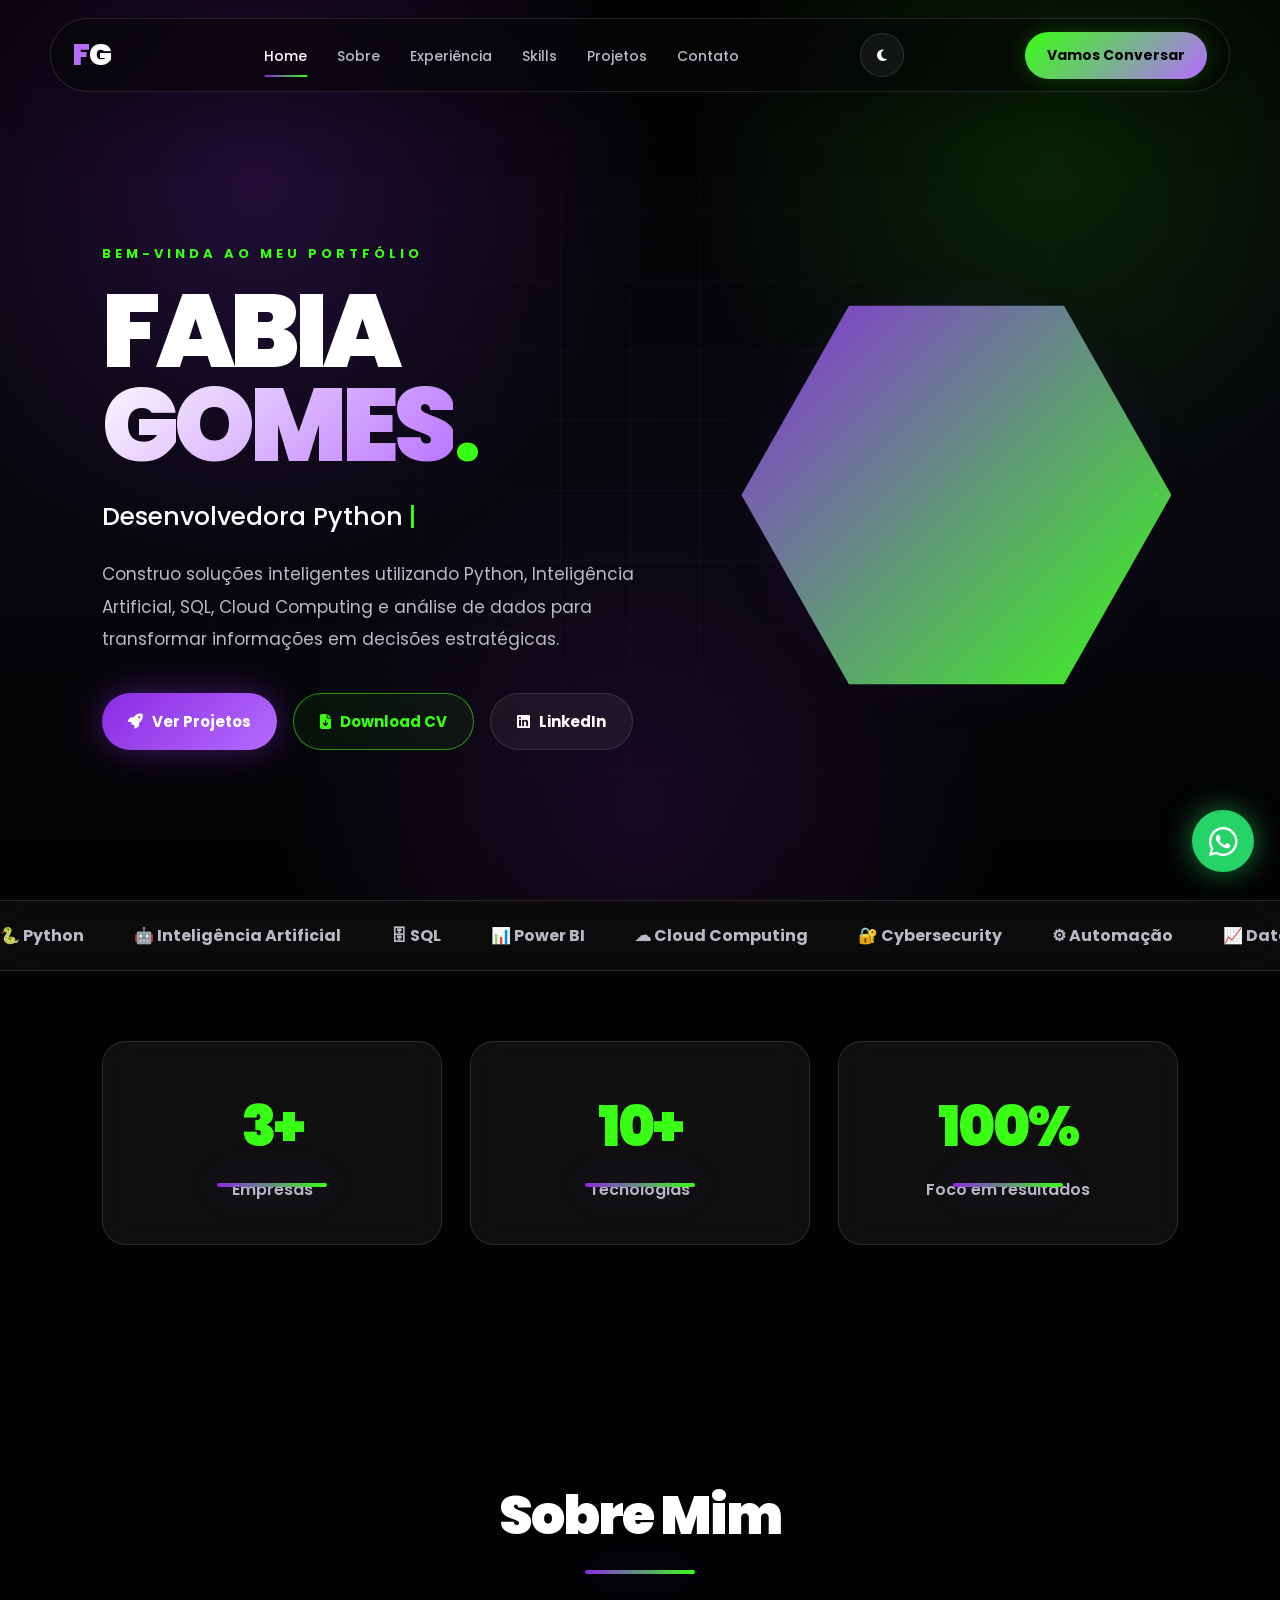
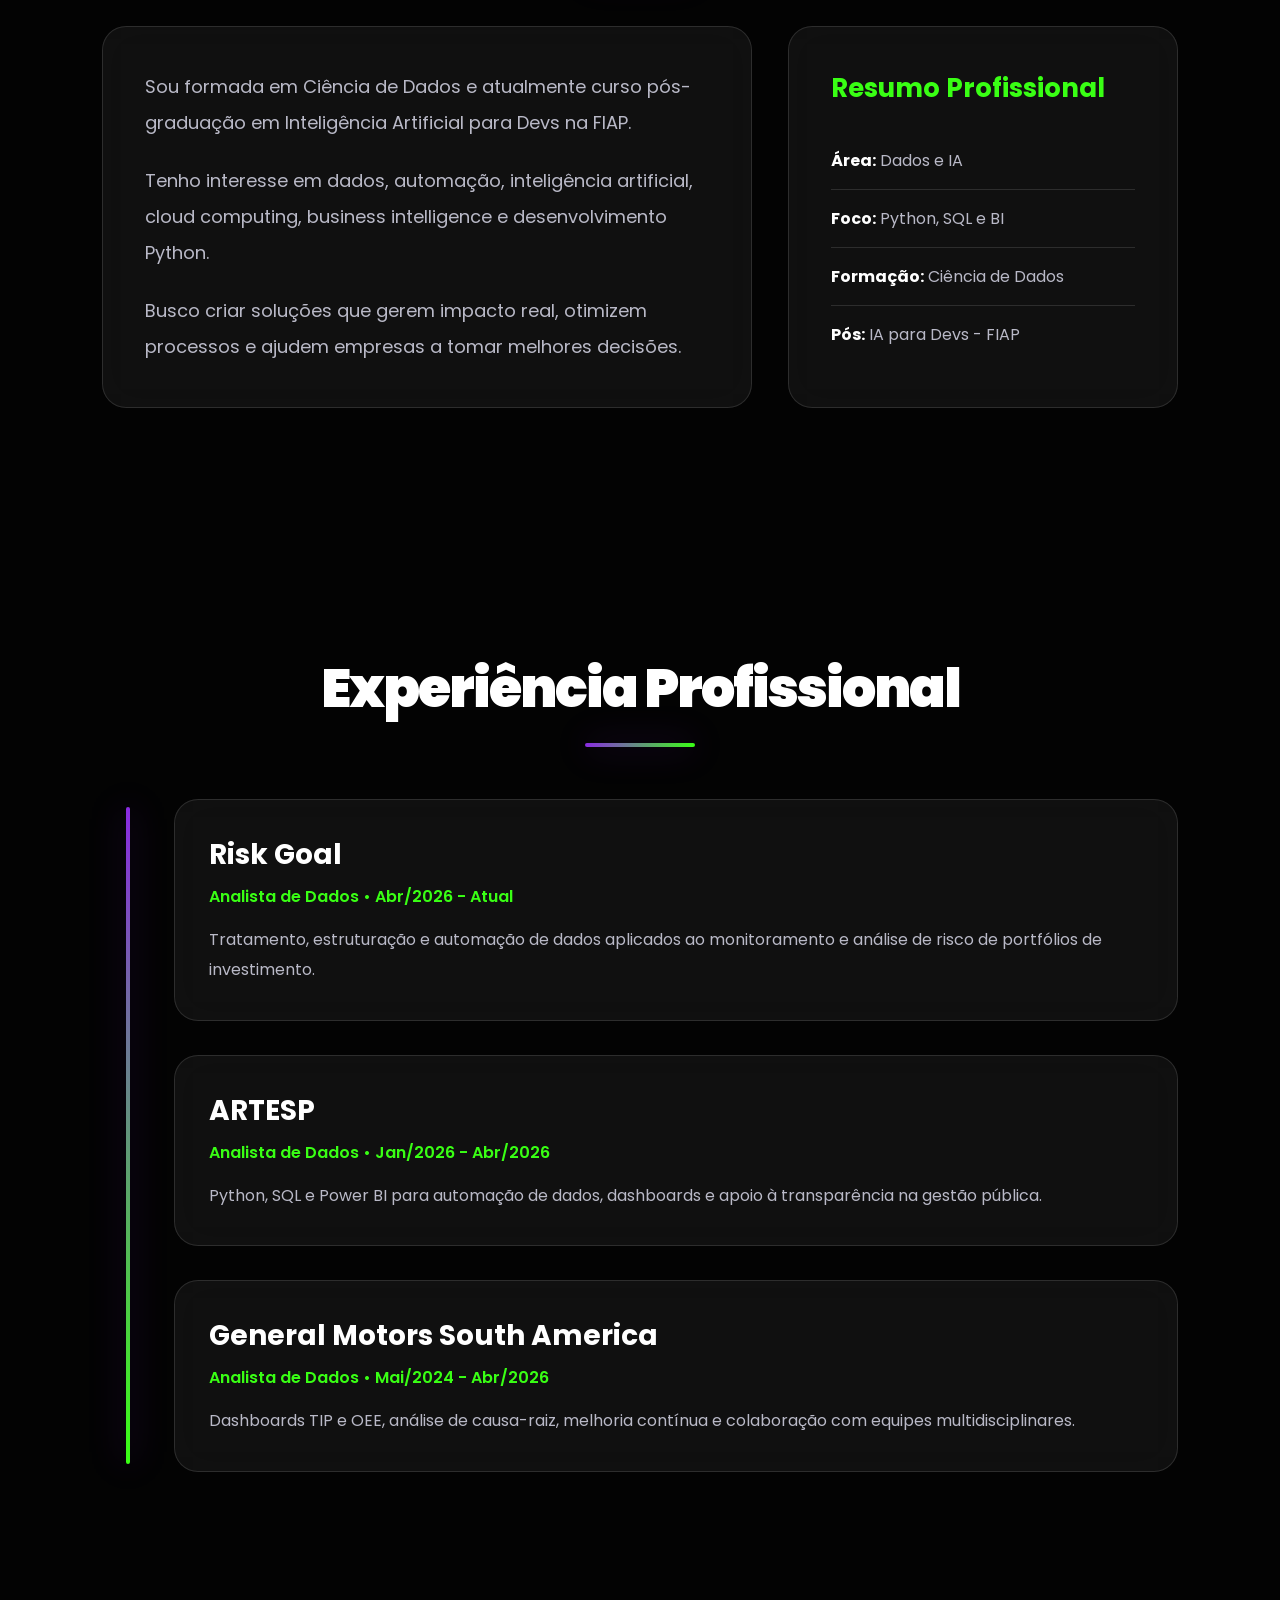
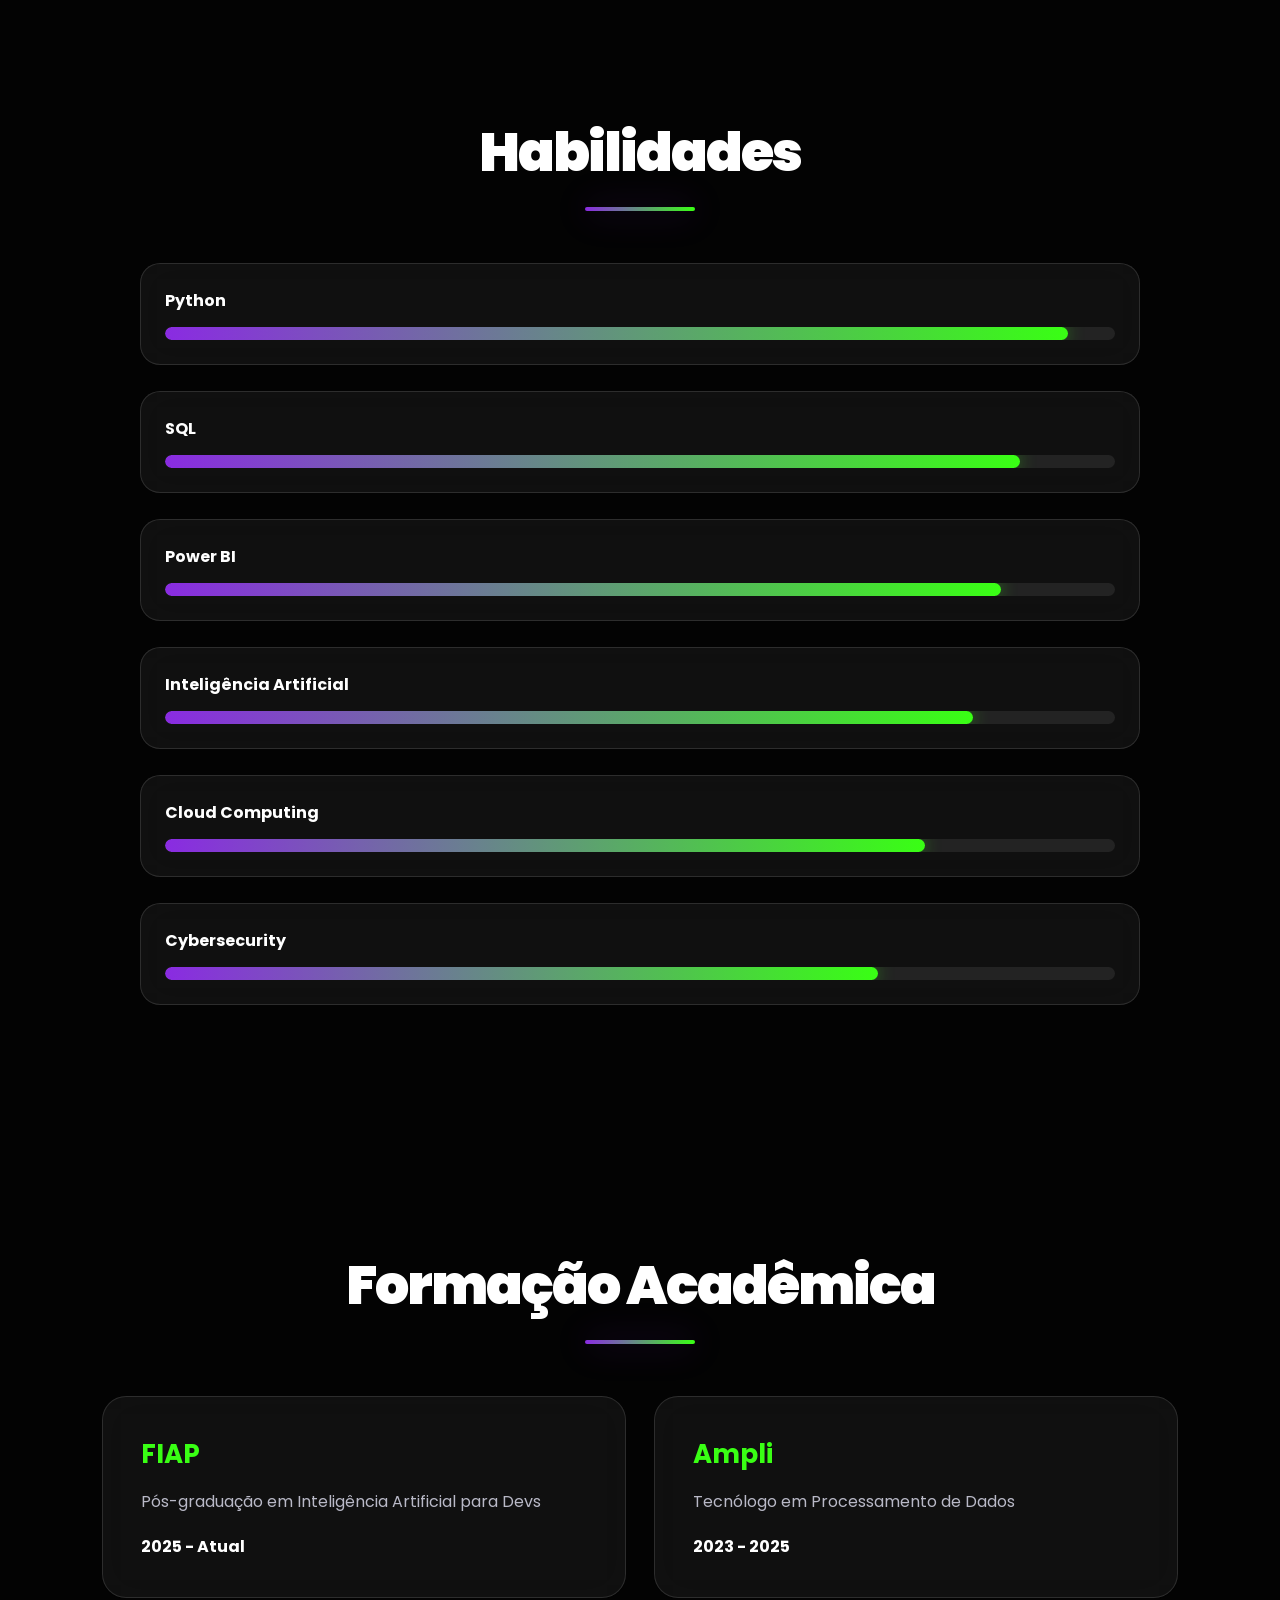
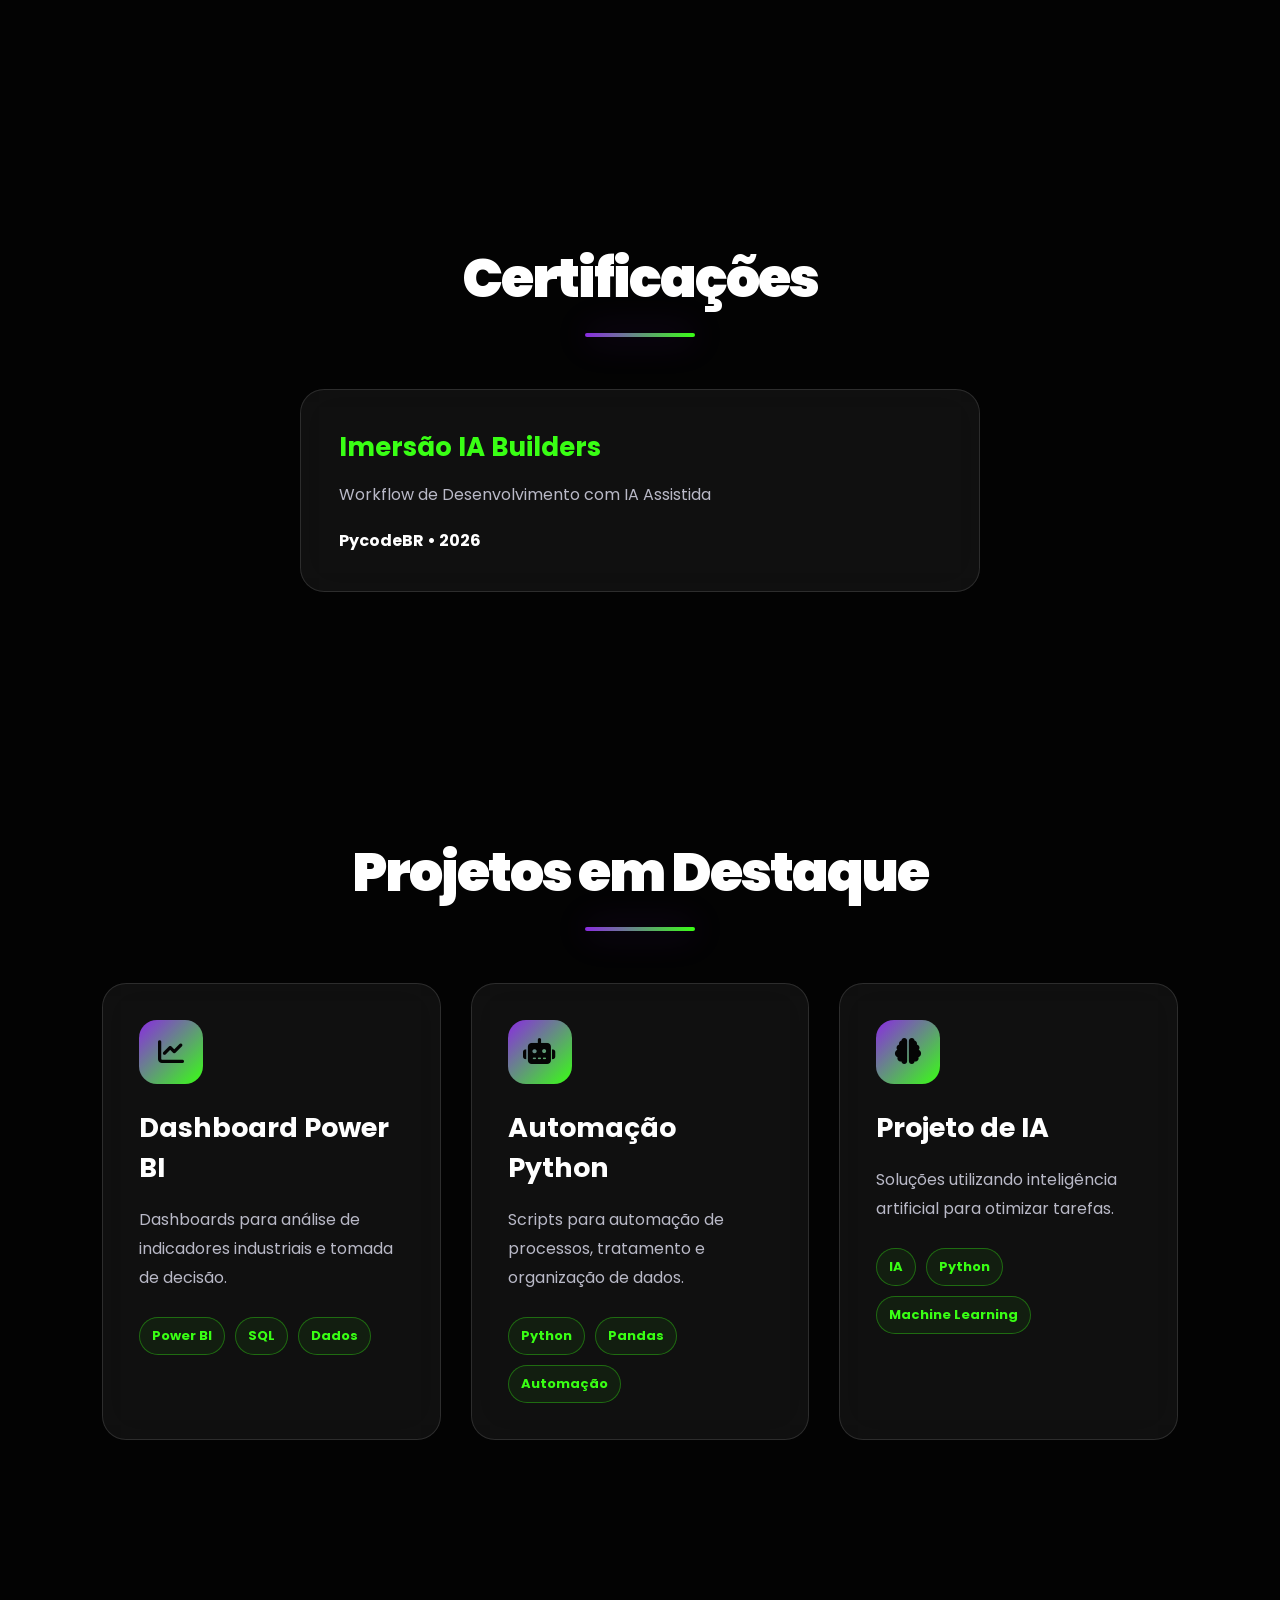
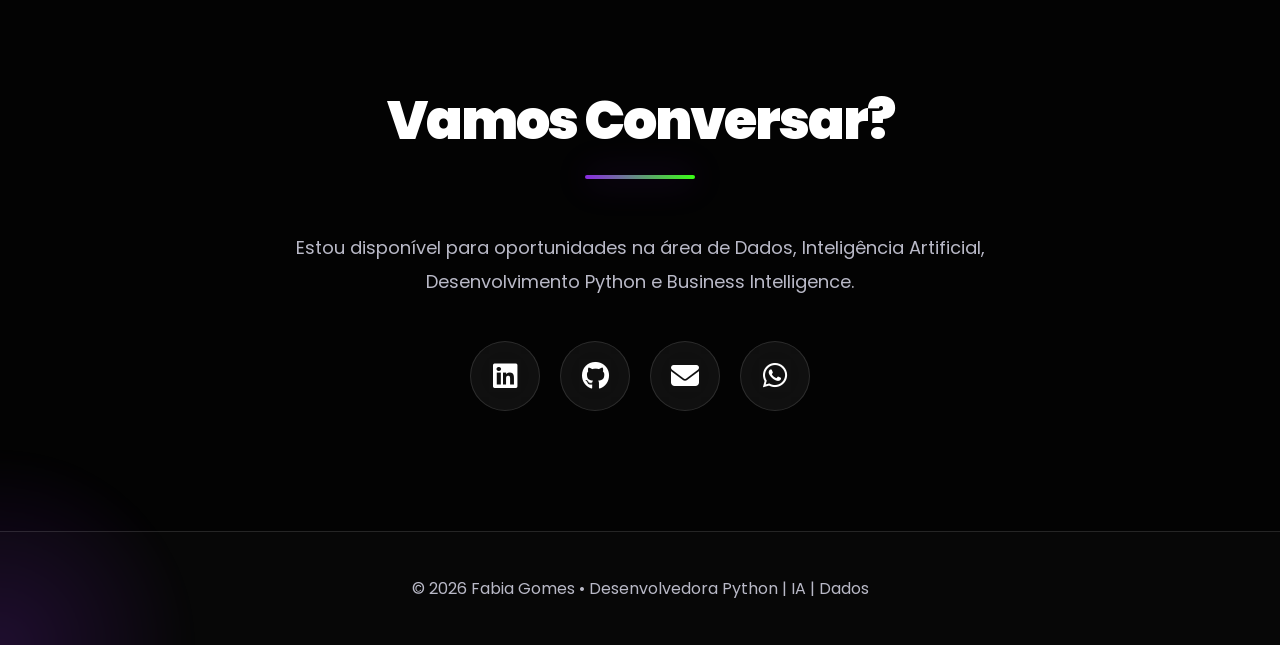
==== index.html @ d7061855 "Rename index2.html to index.html" ====
<!DOCTYPE html>
<html lang="pt-BR">
<head>
  <meta charset="UTF-8" />
  <meta name="viewport" content="width=device-width, initial-scale=1.0" />
  <title>Fabia Gomes | Desenvolvedora Python</title>

  <meta name="description" content="Portfólio profissional de Fabia Gomes - Python, IA, Dados, Cloud, SQL e Power BI.">

  <link rel="preconnect" href="https://fonts.googleapis.com">
  <link rel="preconnect" href="https://fonts.gstatic.com" crossorigin>
  <link href="https://fonts.googleapis.com/css2?family=Poppins:wght@300;400;500;600;700;800&display=swap" rel="stylesheet">

  <link rel="stylesheet" href="https://cdnjs.cloudflare.com/ajax/libs/font-awesome/6.5.2/css/all.min.css">
  <link rel="stylesheet" href="style2.css">
</head>

<body>

  <!-- LOADER -->
  <div class="loader">
    <h1>FG</h1>
    <p>Carregando portfólio...</p>
  </div>

  <!-- HEADER -->
  <header>
    <div class="logo">
      <span>F</span>G
    </div>

    <nav>
      <ul>
        <li><a href="#home">Home</a></li>
        <li><a href="#sobre">Sobre</a></li>
        <li><a href="#experiencia">Experiência</a></li>
        <li><a href="#habilidades">Skills</a></li>
        <li><a href="#portfolio">Projetos</a></li>
        <li><a href="#contato">Contato</a></li>
      </ul>
    </nav>

    <button class="theme-toggle" title="Alternar tema">
      <i class="fas fa-moon"></i>
    </button>

    <a 
      href="https://wa.me/5511915023716?text=Ol%C3%A1%20Fabia!%20Vi%20seu%20portf%C3%B3lio%20e%20gostaria%20de%20conversar%20sobre%20uma%20oportunidade."
      target="_blank"
      class="btn-menu">
      Vamos Conversar
    </a>

    <button class="menu-mobile">
      <i class="fas fa-bars"></i>
    </button>
  </header>

  <!-- HOME -->
  <section class="hero" id="home">
    <div class="hero-text">
      <span class="subtitle">BEM-VINDA AO MEU PORTFÓLIO</span>

      <h1>
        FABIA <br>
        <span>GOMES</span><b class="dot">.</b>
      </h1>

      <h3 class="typing-text">
        Desenvolvedora Python | IA | Dados | Cloud
      </h3>

      <p>
        Construo soluções inteligentes utilizando Python, Inteligência Artificial,
        SQL, Cloud Computing e análise de dados para transformar informações em
        decisões estratégicas.
      </p>

      <div class="hero-buttons">
        <a href="#portfolio" class="btn-primary">
          <i class="fas fa-rocket"></i> Ver Projetos
        </a>

        <a href="assets/cv/curriculo-fabia.pdf" class="btn-secondary" download>
          <i class="fas fa-file-download"></i> Download CV
        </a>

        <a href="https://linkedin.com/in/fabhiagomes" target="_blank" class="btn-linkedin">
          <i class="fab fa-linkedin"></i> LinkedIn
        </a>
      </div>
    </div>

    <div class="hero-image">
      <div class="hexagon">
        <img src="assets/img/perfil.jpeg" alt="Fabia Gomes">
      </div>
    </div>
  </section>

  <!-- TECNOLOGIAS -->
  <section class="tech-marquee">
    <div class="marquee-track">
      <span>🐍 Python</span>
      <span>🤖 Inteligência Artificial</span>
      <span>🗄 SQL</span>
      <span>📊 Power BI</span>
      <span>☁ Cloud Computing</span>
      <span>🔐 Cybersecurity</span>
      <span>⚙ Automação</span>
      <span>📈 Data Analytics</span>

      <span>🐍 Python</span>
      <span>🤖 Inteligência Artificial</span>
      <span>🗄 SQL</span>
      <span>📊 Power BI</span>
      <span>☁ Cloud Computing</span>
      <span>🔐 Cybersecurity</span>
      <span>⚙ Automação</span>
      <span>📈 Data Analytics</span>
    </div>
  </section>

  <!-- NÚMEROS -->
  <section class="numbers">
    <div class="number-card">
      <h2>3+</h2>
      <p>Empresas</p>
    </div>

    <div class="number-card">
      <h2>10+</h2>
      <p>Tecnologias</p>
    </div>

    <div class="number-card">
      <h2>100%</h2>
      <p>Foco em resultados</p>
    </div>
  </section>

  <!-- SOBRE -->
  <section class="sobre" id="sobre">
    <h2>Sobre Mim</h2>

    <div class="sobre-container">
      <div class="sobre-text">
        <p>
          Sou formada em Ciência de Dados e atualmente curso pós-graduação em
          Inteligência Artificial para Devs na FIAP.
        </p>

        <p>
          Tenho interesse em dados, automação, inteligência artificial,
          cloud computing, business intelligence e desenvolvimento Python.
        </p>

        <p>
          Busco criar soluções que gerem impacto real, otimizem processos
          e ajudem empresas a tomar melhores decisões.
        </p>
      </div>

      <div class="sobre-card">
        <h3>Resumo Profissional</h3>
        <ul>
          <li><strong>Área:</strong> Dados e IA</li>
          <li><strong>Foco:</strong> Python, SQL e BI</li>
          <li><strong>Formação:</strong> Ciência de Dados</li>
          <li><strong>Pós:</strong> IA para Devs - FIAP</li>
        </ul>
      </div>
    </div>
  </section>

  <!-- EXPERIÊNCIA -->
  <section class="experiencia" id="experiencia">
    <h2>Experiência Profissional</h2>

    <div class="timeline">
      <div class="empresa">
        <h3>Risk Goal</h3>
        <span>Analista de Dados • Abr/2026 - Atual</span>
        <p>
          Tratamento, estruturação e automação de dados aplicados ao monitoramento
          e análise de risco de portfólios de investimento.
        </p>
      </div>

      <div class="empresa">
        <h3>ARTESP</h3>
        <span>Analista de Dados • Jan/2026 - Abr/2026</span>
        <p>
          Python, SQL e Power BI para automação de dados, dashboards e apoio à
          transparência na gestão pública.
        </p>
      </div>

      <div class="empresa">
        <h3>General Motors South America</h3>
        <span>Analista de Dados • Mai/2024 - Abr/2026</span>
        <p>
          Dashboards TIP e OEE, análise de causa-raiz, melhoria contínua e
          colaboração com equipes multidisciplinares.
        </p>
      </div>
    </div>
  </section>

  <!-- HABILIDADES -->
  <section class="habilidades" id="habilidades">
    <h2>Habilidades</h2>

    <div class="skill-bars">
      <div class="skill">
        <span>Python</span>
        <div class="bar"><div style="width:95%"></div></div>
      </div>

      <div class="skill">
        <span>SQL</span>
        <div class="bar"><div style="width:90%"></div></div>
      </div>

      <div class="skill">
        <span>Power BI</span>
        <div class="bar"><div style="width:88%"></div></div>
      </div>

      <div class="skill">
        <span>Inteligência Artificial</span>
        <div class="bar"><div style="width:85%"></div></div>
      </div>

      <div class="skill">
        <span>Cloud Computing</span>
        <div class="bar"><div style="width:80%"></div></div>
      </div>

      <div class="skill">
        <span>Cybersecurity</span>
        <div class="bar"><div style="width:75%"></div></div>
      </div>
    </div>
  </section>

  <!-- FORMAÇÃO -->
  <section class="formacao">
    <h2>Formação Acadêmica</h2>

    <div class="cards">
      <div class="card">
        <h3>FIAP</h3>
        <p>Pós-graduação em Inteligência Artificial para Devs</p>
        <span>2025 - Atual</span>
      </div>

      <div class="card">
        <h3>Ampli</h3>
        <p>Tecnólogo em Processamento de Dados</p>
        <span>2023 - 2025</span>
      </div>
    </div>
  </section>

  <!-- CERTIFICADOS -->
  <section class="certificados">
    <h2>Certificações</h2>

    <div class="card">
      <h3>Imersão IA Builders</h3>
      <p>Workflow de Desenvolvimento com IA Assistida</p>
      <span>PycodeBR • 2026</span>
    </div>
  </section>

  <!-- PORTFÓLIO -->
  <section class="portfolio" id="portfolio">
    <h2>Projetos em Destaque</h2>

    <div class="portfolio-grid">
      <div class="projeto">
        <span class="project-icon"><i class="fas fa-chart-line"></i></span>
        <h3>Dashboard Power BI</h3>
        <p>Dashboards para análise de indicadores industriais e tomada de decisão.</p>
        <div class="tags">
          <span>Power BI</span>
          <span>SQL</span>
          <span>Dados</span>
        </div>
      </div>

      <div class="projeto">
        <span class="project-icon"><i class="fas fa-robot"></i></span>
        <h3>Automação Python</h3>
        <p>Scripts para automação de processos, tratamento e organização de dados.</p>
        <div class="tags">
          <span>Python</span>
          <span>Pandas</span>
          <span>Automação</span>
        </div>
      </div>

      <div class="projeto">
        <span class="project-icon"><i class="fas fa-brain"></i></span>
        <h3>Projeto de IA</h3>
        <p>Soluções utilizando inteligência artificial para otimizar tarefas.</p>
        <div class="tags">
          <span>IA</span>
          <span>Python</span>
          <span>Machine Learning</span>
        </div>
      </div>
    </div>
  </section>

  <!-- CONTATO -->
  <section class="contato" id="contato">
    <h2>Vamos Conversar?</h2>

    <p>
      Estou disponível para oportunidades na área de Dados, Inteligência Artificial,
      Desenvolvimento Python e Business Intelligence.
    </p>

    <div class="social">
      <a href="https://linkedin.com/in/fabhiagomes" target="_blank" title="LinkedIn">
        <i class="fab fa-linkedin"></i>
      </a>

      <a href="https://github.com/fabiajesus2025-source" target="_blank" title="GitHub">
        <i class="fab fa-github"></i>
      </a>

      <a href="mailto:fabiajesus2025@gmail.com" title="E-mail">
        <i class="fas fa-envelope"></i>
      </a>

      <a 
        href="https://wa.me/5511915023716?text=Ol%C3%A1%20Fabia!%20Vi%20seu%20portf%C3%B3lio%20e%20gostaria%20de%20conversar%20sobre%20uma%20oportunidade."
        target="_blank"
        title="WhatsApp">
        <i class="fab fa-whatsapp"></i>
      </a>
    </div>
  </section>

  <!-- BOTÃO WHATSAPP FIXO -->
  <a 
    href="https://wa.me/5511915023716?text=Ol%C3%A1%20Fabia!%20Vi%20seu%20portf%C3%B3lio%20e%20gostaria%20de%20conversar%20sobre%20uma%20oportunidade."
    target="_blank"
    class="whatsapp-float">
    <i class="fab fa-whatsapp"></i>
  </a>

  <!-- FOOTER -->
  <footer>
    <p>© 2026 Fabia Gomes • Desenvolvedora Python | IA | Dados</p>
  </footer>

  <script src="script2.js"></script>
</body>
</html>
---- style2.css ----
/* =====================================================
   FABIA GOMES | PORTFÓLIO PREMIUM
   CSS PARTE 1 — Base + Loader + Navbar + Hero
===================================================== */

@import url('https://fonts.googleapis.com/css2?family=Poppins:wght@300;400;500;600;700;800;900&display=swap');

:root {
  --bg: #030303;
  --bg-soft: #08080d;
  --card: rgba(255, 255, 255, 0.055);
  --card-border: rgba(255, 255, 255, 0.12);

  --text: #ffffff;
  --muted: #b9b9c7;

  --purple: #8a2be2;
  --purple-soft: #b66cff;
  --green: #39ff14;
  --green-soft: #96ff7d;

  --shadow-purple: 0 0 35px rgba(138, 43, 226, 0.45);
  --shadow-green: 0 0 35px rgba(57, 255, 20, 0.25);

  --radius: 24px;
  --transition: 0.35s ease;
}

/* LIGHT MODE */
body.light {
  --bg: #f5f5f7;
  --bg-soft: #ffffff;
  --card: rgba(255, 255, 255, 0.75);
  --card-border: rgba(0, 0, 0, 0.08);
  --text: #101014;
  --muted: #55556a;
}

/* RESET */
* {
  margin: 0;
  padding: 0;
  box-sizing: border-box;
}

html {
  scroll-behavior: smooth;
}

body {
  font-family: "Poppins", sans-serif;
  background: var(--bg);
  color: var(--text);
  overflow-x: hidden;
  transition: background 0.5s ease, color 0.5s ease;
}

/* BACKGROUND TESLA/TECH */
body::before {
  content: "";
  position: fixed;
  inset: 0;
  background:
    radial-gradient(circle at 20% 20%, rgba(138, 43, 226, 0.22), transparent 32%),
    radial-gradient(circle at 82% 18%, rgba(57, 255, 20, 0.12), transparent 28%),
    radial-gradient(circle at 50% 90%, rgba(138, 43, 226, 0.14), transparent 35%),
    linear-gradient(180deg, #030303, #07070d 55%, #030303);
  z-index: -5;
}

body::after {
  content: "";
  position: fixed;
  inset: 0;
  background-image:
    linear-gradient(rgba(255,255,255,0.035) 1px, transparent 1px),
    linear-gradient(90deg, rgba(255,255,255,0.035) 1px, transparent 1px);
  background-size: 70px 70px;
  mask-image: radial-gradient(circle at center, black 0%, transparent 72%);
  z-index: -4;
  pointer-events: none;
}

/* SELECTION */
::selection {
  background: var(--purple);
  color: white;
}

/* LOADER */
.loader {
  position: fixed;
  inset: 0;
  background: #030303;
  z-index: 99999;
  display: flex;
  flex-direction: column;
  justify-content: center;
  align-items: center;
  gap: 14px;
  animation: hideLoader 1s ease forwards;
  animation-delay: 1.8s;
}

.loader h1 {
  font-size: 76px;
  letter-spacing: 8px;
  background: linear-gradient(135deg, var(--purple), var(--green));
  -webkit-background-clip: text;
  color: transparent;
  filter: drop-shadow(0 0 20px rgba(138, 43, 226, 0.6));
}

.loader p {
  color: var(--muted);
  font-size: 14px;
  letter-spacing: 3px;
  text-transform: uppercase;
}

@keyframes hideLoader {
  to {
    opacity: 0;
    visibility: hidden;
  }
}

/* HEADER */
header {
  position: fixed;
  top: 18px;
  left: 50%;
  transform: translateX(-50%);
  width: min(1180px, calc(100% - 32px));
  height: 74px;
  padding: 0 22px;
  border: 1px solid var(--card-border);
  border-radius: 999px;
  background: rgba(5, 5, 8, 0.62);
  backdrop-filter: blur(22px);
  display: flex;
  align-items: center;
  justify-content: space-between;
  z-index: 999;
  box-shadow: 0 20px 60px rgba(0,0,0,0.28);
}

body.light header {
  background: rgba(255, 255, 255, 0.72);
}

/* LOGO */
.logo {
  font-size: 30px;
  font-weight: 900;
  letter-spacing: -1px;
  color: var(--text);
  min-width: 70px;
}

.logo span {
  color: var(--purple-soft);
}

/* NAV */
nav ul {
  display: flex;
  align-items: center;
  gap: 30px;
  list-style: none;
}

nav a {
  text-decoration: none;
  color: var(--muted);
  font-size: 14px;
  font-weight: 500;
  position: relative;
  transition: var(--transition);
}

nav a:hover,
nav a.active {
  color: var(--text);
}

nav a::after {
  content: "";
  position: absolute;
  left: 50%;
  bottom: -11px;
  width: 0;
  height: 2px;
  transform: translateX(-50%);
  background: linear-gradient(90deg, var(--purple), var(--green));
  transition: var(--transition);
  border-radius: 20px;
}

nav a:hover::after,
nav a.active::after {
  width: 100%;
}

/* THEME + MOBILE */
.theme-toggle,
.menu-mobile {
  width: 44px;
  height: 44px;
  border: 1px solid var(--card-border);
  background: var(--card);
  color: var(--text);
  border-radius: 50%;
  cursor: pointer;
  transition: var(--transition);
}

.theme-toggle:hover,
.menu-mobile:hover {
  transform: translateY(-3px);
  box-shadow: var(--shadow-purple);
}

.menu-mobile {
  display: none;
}

/* BOTÃO MENU */
.btn-menu {
  text-decoration: none;
  color: #050505;
  font-size: 14px;
  font-weight: 700;
  padding: 13px 22px;
  border-radius: 999px;
  background: linear-gradient(135deg, var(--green), var(--purple-soft));
  box-shadow: 0 0 22px rgba(57, 255, 20, 0.22);
  transition: var(--transition);
  white-space: nowrap;
}

.btn-menu:hover {
  transform: translateY(-4px);
  box-shadow: var(--shadow-green), var(--shadow-purple);
}

/* HERO */
.hero {
  min-height: 100vh;
  padding: 160px 8% 70px;
  display: grid;
  grid-template-columns: 1.12fr 0.88fr;
  align-items: center;
  gap: 70px;
}

.hero-text {
  position: relative;
  z-index: 2;
}

.subtitle {
  display: inline-flex;
  color: var(--green);
  font-size: 13px;
  letter-spacing: 4px;
  font-weight: 700;
  text-transform: uppercase;
  margin-bottom: 20px;
}

.hero h1 {
  font-size: clamp(58px, 8vw, 108px);
  line-height: 0.92;
  letter-spacing: -5px;
  font-weight: 900;
  margin-bottom: 26px;
}

.hero h1 span {
  background: linear-gradient(135deg, #fff, var(--purple-soft));
  -webkit-background-clip: text;
  color: transparent;
}

.dot {
  color: var(--green);
  animation: pulseDot 1.4s infinite;
}

@keyframes pulseDot {
  0%, 100% { opacity: 1; filter: drop-shadow(0 0 8px var(--green)); }
  50% { opacity: 0.35; }
}

.hero h3 {
  font-size: clamp(18px, 2vw, 25px);
  font-weight: 500;
  color: var(--text);
  margin-bottom: 22px;
}

.hero p {
  max-width: 670px;
  color: var(--muted);
  font-size: 17px;
  line-height: 1.9;
}

/* BOTÕES HERO */
.hero-buttons {
  display: flex;
  flex-wrap: wrap;
  gap: 16px;
  margin-top: 38px;
}

.hero-buttons a {
  text-decoration: none;
  padding: 16px 26px;
  border-radius: 999px;
  font-weight: 700;
  font-size: 15px;
  display: inline-flex;
  align-items: center;
  gap: 9px;
  transition: var(--transition);
}

.btn-primary {
  background: linear-gradient(135deg, var(--purple), var(--purple-soft));
  color: white;
  box-shadow: var(--shadow-purple);
}

.btn-secondary {
  color: var(--green);
  border: 1px solid rgba(57,255,20,0.55);
  background: rgba(57,255,20,0.06);
}

.btn-linkedin {
  color: white;
  border: 1px solid var(--card-border);
  background: var(--card);
}

.hero-buttons a:hover {
  transform: translateY(-6px);
}

/* HERO IMAGE */
.hero-image {
  display: flex;
  justify-content: center;
  align-items: center;
  position: relative;
}

.hero-image::before {
  content: "";
  position: absolute;
  width: 470px;
  height: 470px;
  border-radius: 50%;
  background: radial-gradient(circle, rgba(138,43,226,0.32), transparent 65%);
  filter: blur(18px);
  animation: glowBreath 4s infinite ease-in-out;
}

@keyframes glowBreath {
  0%, 100% { transform: scale(0.92); opacity: 0.55; }
  50% { transform: scale(1.08); opacity: 1; }
}

.hexagon {
  width: min(430px, 82vw);
  height: min(430px, 82vw);
  padding: 7px;
  background: linear-gradient(135deg, var(--purple), var(--green));
  clip-path: polygon(25% 6%, 75% 6%, 100% 50%, 75% 94%, 25% 94%, 0 50%);
  position: relative;
  z-index: 2;
  box-shadow: var(--shadow-purple), var(--shadow-green);
  animation: floatPhoto 5s ease-in-out infinite;
}

.hexagon::after {
  content: "";
  position: absolute;
  inset: 14px;
  border: 1px solid rgba(255,255,255,0.22);
  clip-path: inherit;
  pointer-events: none;
}

.hexagon img {
  width: 100%;
  height: 100%;
  object-fit: cover;
  clip-path: inherit;
}

@keyframes floatPhoto {
  0%, 100% { transform: translateY(0) rotate(0deg); }
  50% { transform: translateY(-18px) rotate(1deg); }
}

/* TECH MARQUEE */
.tech-marquee {
  padding: 0;
  overflow: hidden;
  border-top: 1px solid var(--card-border);
  border-bottom: 1px solid var(--card-border);
  background: rgba(255,255,255,0.035);
  backdrop-filter: blur(18px);
}

.marquee-track {
  display: flex;
  gap: 50px;
  width: max-content;
  padding: 22px 0;
  animation: marquee 24s linear infinite;
}

.marquee-track span {
  color: var(--muted);
  font-weight: 700;
  white-space: nowrap;
}

@keyframes marquee {
  from { transform: translateX(0); }
  to { transform: translateX(-50%); }
}

/* =====================================================
   CSS PARTE 2 — Seções + Sobre + Timeline + Skills
===================================================== */

/* SEÇÕES GERAIS */
section {
  padding: 120px 8%;
}

section h2 {
  text-align: center;
  font-size: clamp(34px, 5vw, 54px);
  font-weight: 900;
  letter-spacing: -2px;
  margin-bottom: 70px;
  position: relative;
}

section h2::after {
  content: "";
  position: absolute;
  width: 110px;
  height: 4px;
  left: 50%;
  bottom: -18px;
  transform: translateX(-50%);
  border-radius: 999px;
  background: linear-gradient(90deg, var(--purple), var(--green));
  box-shadow: var(--shadow-purple);
}

/* NÚMEROS */
.numbers {
  display: grid;
  grid-template-columns: repeat(3, 1fr);
  gap: 28px;
  padding: 70px 8% 110px;
}

.number-card {
  background: var(--card);
  border: 1px solid var(--card-border);
  border-radius: var(--radius);
  padding: 42px 28px;
  text-align: center;
  backdrop-filter: blur(20px);
  transition: var(--transition);
  position: relative;
  overflow: hidden;
}

.number-card::before {
  content: "";
  position: absolute;
  inset: -2px;
  background: radial-gradient(circle at top, rgba(138,43,226,.25), transparent 45%);
  opacity: 0;
  transition: var(--transition);
}

.number-card:hover::before {
  opacity: 1;
}

.number-card:hover {
  transform: translateY(-12px);
  box-shadow: var(--shadow-purple);
}

.number-card h2 {
  font-size: 56px;
  color: var(--green);
  margin-bottom: 8px;
}

.number-card p {
  color: var(--muted);
  font-weight: 600;
}

/* SOBRE */
.sobre-container {
  max-width: 1180px;
  margin: 0 auto;
  display: grid;
  grid-template-columns: 1.25fr 0.75fr;
  gap: 36px;
  align-items: stretch;
}

.sobre-text,
.sobre-card {
  background: var(--card);
  border: 1px solid var(--card-border);
  border-radius: var(--radius);
  padding: 42px;
  backdrop-filter: blur(20px);
  transition: var(--transition);
}

.sobre-text:hover,
.sobre-card:hover {
  transform: translateY(-8px);
  box-shadow: var(--shadow-purple);
}

.sobre-text p {
  color: var(--muted);
  font-size: 18px;
  line-height: 2;
  margin-bottom: 22px;
}

.sobre-text p:last-child {
  margin-bottom: 0;
}

.sobre-card h3 {
  color: var(--green);
  font-size: 26px;
  margin-bottom: 24px;
}

.sobre-card ul {
  list-style: none;
}

.sobre-card li {
  color: var(--muted);
  padding: 16px 0;
  border-bottom: 1px solid var(--card-border);
}

.sobre-card li:last-child {
  border-bottom: none;
}

.sobre-card strong {
  color: var(--text);
}

/* EXPERIÊNCIA */
.timeline {
  max-width: 1120px;
  margin: 0 auto;
  position: relative;
  display: grid;
  gap: 34px;
}

.timeline::before {
  content: "";
  position: absolute;
  left: 24px;
  top: 8px;
  width: 4px;
  height: calc(100% - 16px);
  border-radius: 999px;
  background: linear-gradient(var(--purple), var(--green));
  box-shadow: var(--shadow-purple);
}

.empresa {
  margin-left: 72px;
  background: var(--card);
  border: 1px solid var(--card-border);
  border-radius: var(--radius);
  padding: 34px;
  backdrop-filter: blur(20px);
  position: relative;
  transition: var(--transition);
}

.empresa::before {
  content: "";
  position: absolute;
  left: -59px;
  top: 38px;
  width: 22px;
  height: 22px;
  background: var(--green);
  border-radius: 50%;
  box-shadow: 0 0 20px var(--green);
}

.empresa:hover {
  transform: translateX(12px);
  border-color: rgba(57,255,20,.45);
  box-shadow: var(--shadow-green);
}

.empresa h3 {
  font-size: 28px;
  margin-bottom: 8px;
}

.empresa span {
  display: block;
  color: var(--green);
  font-weight: 600;
  margin-bottom: 16px;
}

.empresa p {
  color: var(--muted);
  line-height: 1.9;
}

/* SKILLS */
.skill-bars {
  max-width: 1000px;
  margin: 0 auto;
  display: grid;
  gap: 26px;
}

.skill {
  background: var(--card);
  border: 1px solid var(--card-border);
  border-radius: 20px;
  padding: 24px;
  backdrop-filter: blur(18px);
}

.skill span {
  display: block;
  font-weight: 700;
  margin-bottom: 14px;
}

.bar {
  width: 100%;
  height: 13px;
  background: rgba(255,255,255,.08);
  border-radius: 999px;
  overflow: hidden;
}

.bar div {
  height: 100%;
  border-radius: 999px;
  background: linear-gradient(90deg, var(--purple), var(--green));
  box-shadow: 0 0 18px rgba(57,255,20,.45);
  animation: growBar 1.8s ease forwards;
}

@keyframes growBar {
  from {
    width: 0;
  }
}

/* FORMAÇÃO / CERTIFICADOS */
.cards {
  max-width: 1100px;
  margin: 0 auto;
  display: grid;
  grid-template-columns: repeat(auto-fit, minmax(310px, 1fr));
  gap: 28px;
}

.card {
  background: var(--card);
  border: 1px solid var(--card-border);
  border-radius: var(--radius);
  padding: 38px;
  backdrop-filter: blur(20px);
  transition: var(--transition);
}

.card:hover {
  transform: translateY(-10px);
  box-shadow: var(--shadow-purple);
}

.card h3 {
  color: var(--green);
  font-size: 26px;
  margin-bottom: 14px;
}

.card p {
  color: var(--muted);
  line-height: 1.8;
}

.card span {
  display: block;
  margin-top: 18px;
  color: var(--text);
  font-weight: 700;
}

.certificados .card {
  max-width: 680px;
  margin: 0 auto;
}

/* =====================================================
   CSS PARTE 3 — Projetos + Contato + Footer + Responsivo
===================================================== */

/* PORTFÓLIO */
.portfolio-grid {
  max-width: 1180px;
  margin: 0 auto;
  display: grid;
  grid-template-columns: repeat(auto-fit, minmax(310px, 1fr));
  gap: 30px;
}

.projeto {
  min-height: 320px;
  background: var(--card);
  border: 1px solid var(--card-border);
  border-radius: var(--radius);
  padding: 36px;
  backdrop-filter: blur(20px);
  transition: var(--transition);
  position: relative;
  overflow: hidden;
}

.projeto::before {
  content: "";
  position: absolute;
  inset: -1px;
  background: radial-gradient(circle at top right, rgba(138,43,226,.32), transparent 42%);
  opacity: 0;
  transition: var(--transition);
}

.projeto:hover::before {
  opacity: 1;
}

.projeto:hover {
  transform: translateY(-14px) rotateX(4deg) rotateY(-4deg);
  box-shadow: var(--shadow-purple);
}

.project-icon {
  width: 64px;
  height: 64px;
  border-radius: 18px;
  background: linear-gradient(135deg, var(--purple), var(--green));
  color: #050505;
  display: flex;
  align-items: center;
  justify-content: center;
  font-size: 26px;
  margin-bottom: 24px;
  position: relative;
  z-index: 2;
}

.projeto h3,
.projeto p,
.tags {
  position: relative;
  z-index: 2;
}

.projeto h3 {
  font-size: 27px;
  margin-bottom: 18px;
}

.projeto p {
  color: var(--muted);
  line-height: 1.8;
  margin-bottom: 24px;
}

.tags {
  display: flex;
  flex-wrap: wrap;
  gap: 10px;
}

.tags span {
  font-size: 13px;
  font-weight: 700;
  color: var(--green);
  border: 1px solid rgba(57,255,20,.35);
  background: rgba(57,255,20,.06);
  padding: 8px 12px;
  border-radius: 999px;
}

/* CONTATO */
.contato {
  text-align: center;
}

.contato p {
  max-width: 760px;
  margin: 0 auto 42px;
  color: var(--muted);
  line-height: 1.9;
  font-size: 18px;
}

.social {
  display: flex;
  justify-content: center;
  gap: 20px;
  flex-wrap: wrap;
}

.social a {
  width: 70px;
  height: 70px;
  border-radius: 50%;
  text-decoration: none;
  color: var(--text);
  background: var(--card);
  border: 1px solid var(--card-border);
  display: flex;
  justify-content: center;
  align-items: center;
  font-size: 28px;
  transition: var(--transition);
  backdrop-filter: blur(20px);
}

.social a:hover {
  transform: translateY(-10px) scale(1.08);
  color: #050505;
  background: linear-gradient(135deg, var(--green), var(--purple-soft));
  box-shadow: var(--shadow-green), var(--shadow-purple);
}

/* WHATSAPP FIXO */
.whatsapp-float {
  position: fixed;
  right: 26px;
  bottom: 28px;
  width: 62px;
  height: 62px;
  border-radius: 50%;
  background: #25d366;
  color: white;
  display: flex;
  justify-content: center;
  align-items: center;
  text-decoration: none;
  font-size: 33px;
  z-index: 998;
  box-shadow: 0 0 28px rgba(37,211,102,.55);
  transition: var(--transition);
}

.whatsapp-float:hover {
  transform: translateY(-8px) scale(1.08);
}

/* FOOTER */
footer {
  padding: 44px 8%;
  text-align: center;
  border-top: 1px solid var(--card-border);
  color: var(--muted);
  background: rgba(255,255,255,.02);
}

/* RESPONSIVO */
@media (max-width: 1050px) {
  header {
    top: 12px;
  }

  nav {
    position: absolute;
    top: 86px;
    left: 0;
    width: 100%;
    background: rgba(5,5,8,.94);
    border: 1px solid var(--card-border);
    border-radius: 24px;
    padding: 22px;
    display: none;
  }

  nav.active {
    display: block;
  }

  nav ul {
    flex-direction: column;
    gap: 20px;
    text-align: center;
  }

  .menu-mobile {
    display: block;
  }

  .btn-menu {
    display: none;
  }

  .hero {
    grid-template-columns: 1fr;
    text-align: center;
    padding-top: 145px;
  }

  .hero p {
    margin: 0 auto;
  }

  .hero-buttons {
    justify-content: center;
  }

  .sobre-container {
    grid-template-columns: 1fr;
  }

  .numbers {
    grid-template-columns: 1fr;
  }
}

@media (max-width: 650px) {
  header {
    height: 66px;
    width: calc(100% - 22px);
    padding: 0 14px;
  }

  .logo {
    font-size: 26px;
    min-width: auto;
  }

  .theme-toggle,
  .menu-mobile {
    width: 40px;
    height: 40px;
  }

  .hero {
    padding: 130px 6% 55px;
    gap: 42px;
  }

  .hero h1 {
    letter-spacing: -3px;
  }

  .hero-buttons a {
    width: 100%;
    justify-content: center;
  }

  section {
    padding: 90px 6%;
  }

  .numbers {
    padding: 50px 6% 90px;
  }

  .sobre-text,
  .sobre-card,
  .empresa,
  .card,
  .projeto {
    padding: 28px;
  }

  .timeline::before {
    left: 12px;
  }

  .empresa {
    margin-left: 44px;
  }

  .empresa::before {
    left: -43px;
  }

  .whatsapp-float {
    width: 56px;
    height: 56px;
    font-size: 30px;
  }
}

/* =====================================================
   CSS PARTE 4 — Efeitos Premium + Animações
===================================================== */

/* LUZ ACOMPANHANDO O MOUSE */
.mouse-light {
  position: fixed;
  width: 420px;
  height: 420px;
  border-radius: 50%;
  pointer-events: none;
  background: radial-gradient(circle, rgba(138,43,226,.18), transparent 65%);
  transform: translate(-50%, -50%);
  z-index: -3;
  filter: blur(8px);
}

/* ANIMAÇÃO SUAVE DE ENTRADA */
.reveal {
  opacity: 0;
  transform: translateY(45px);
  transition: 0.9s ease;
}

.reveal.show {
  opacity: 1;
  transform: translateY(0);
}

/* GLOW EXTRA NOS CARDS */
.card::after,
.projeto::after,
.number-card::after,
.empresa::after,
.sobre-text::after,
.sobre-card::after {
  content: "";
  position: absolute;
  width: 180px;
  height: 380px;
  top: -420px;
  left: -220px;
  background: rgba(255,255,255,.08);
  transform: rotate(35deg);
  transition: 0.9s;
}

.card:hover::after,
.projeto:hover::after,
.number-card:hover::after,
.empresa:hover::after,
.sobre-text:hover::after,
.sobre-card:hover::after {
  top: 220px;
  left: 120%;
}

.card,
.projeto,
.number-card,
.empresa,
.sobre-text,
.sobre-card {
  position: relative;
  overflow: hidden;
}

/* CURSOR DO TEXTO DIGITANDO */
.typing-text::after {
  content: "|";
  color: var(--green);
  margin-left: 5px;
  animation: cursorBlink .8s infinite;
}

@keyframes cursorBlink {
  0%, 100% {
    opacity: 1;
  }

  50% {
    opacity: 0;
  }
}

/* MODO CLARO — AJUSTES */
body.light::before {
  background:
    radial-gradient(circle at 20% 20%, rgba(138,43,226,.12), transparent 32%),
    radial-gradient(circle at 82% 18%, rgba(57,255,20,.08), transparent 28%),
    linear-gradient(180deg, #f5f5f7, #ffffff);
}

body.light::after {
  background-image:
    linear-gradient(rgba(0,0,0,.035) 1px, transparent 1px),
    linear-gradient(90deg, rgba(0,0,0,.035) 1px, transparent 1px);
}

body.light .loader {
  background: #f5f5f7;
}

body.light .loader p {
  color: #55556a;
}

body.light .btn-linkedin {
  color: var(--text);
}

body.light nav {
  background: rgba(255,255,255,.94);
}

/* FOCO ACESSÍVEL */
a:focus,
button:focus {
  outline: 2px solid var(--green);
  outline-offset: 4px;
}

/* MELHOR PERFORMANCE EM DISPOSITIVOS FRACOS */
@media (prefers-reduced-motion: reduce) {
  *,
  *::before,
  *::after {
    animation: none !important;
    transition: none !important;
    scroll-behavior: auto !important;
  }
}
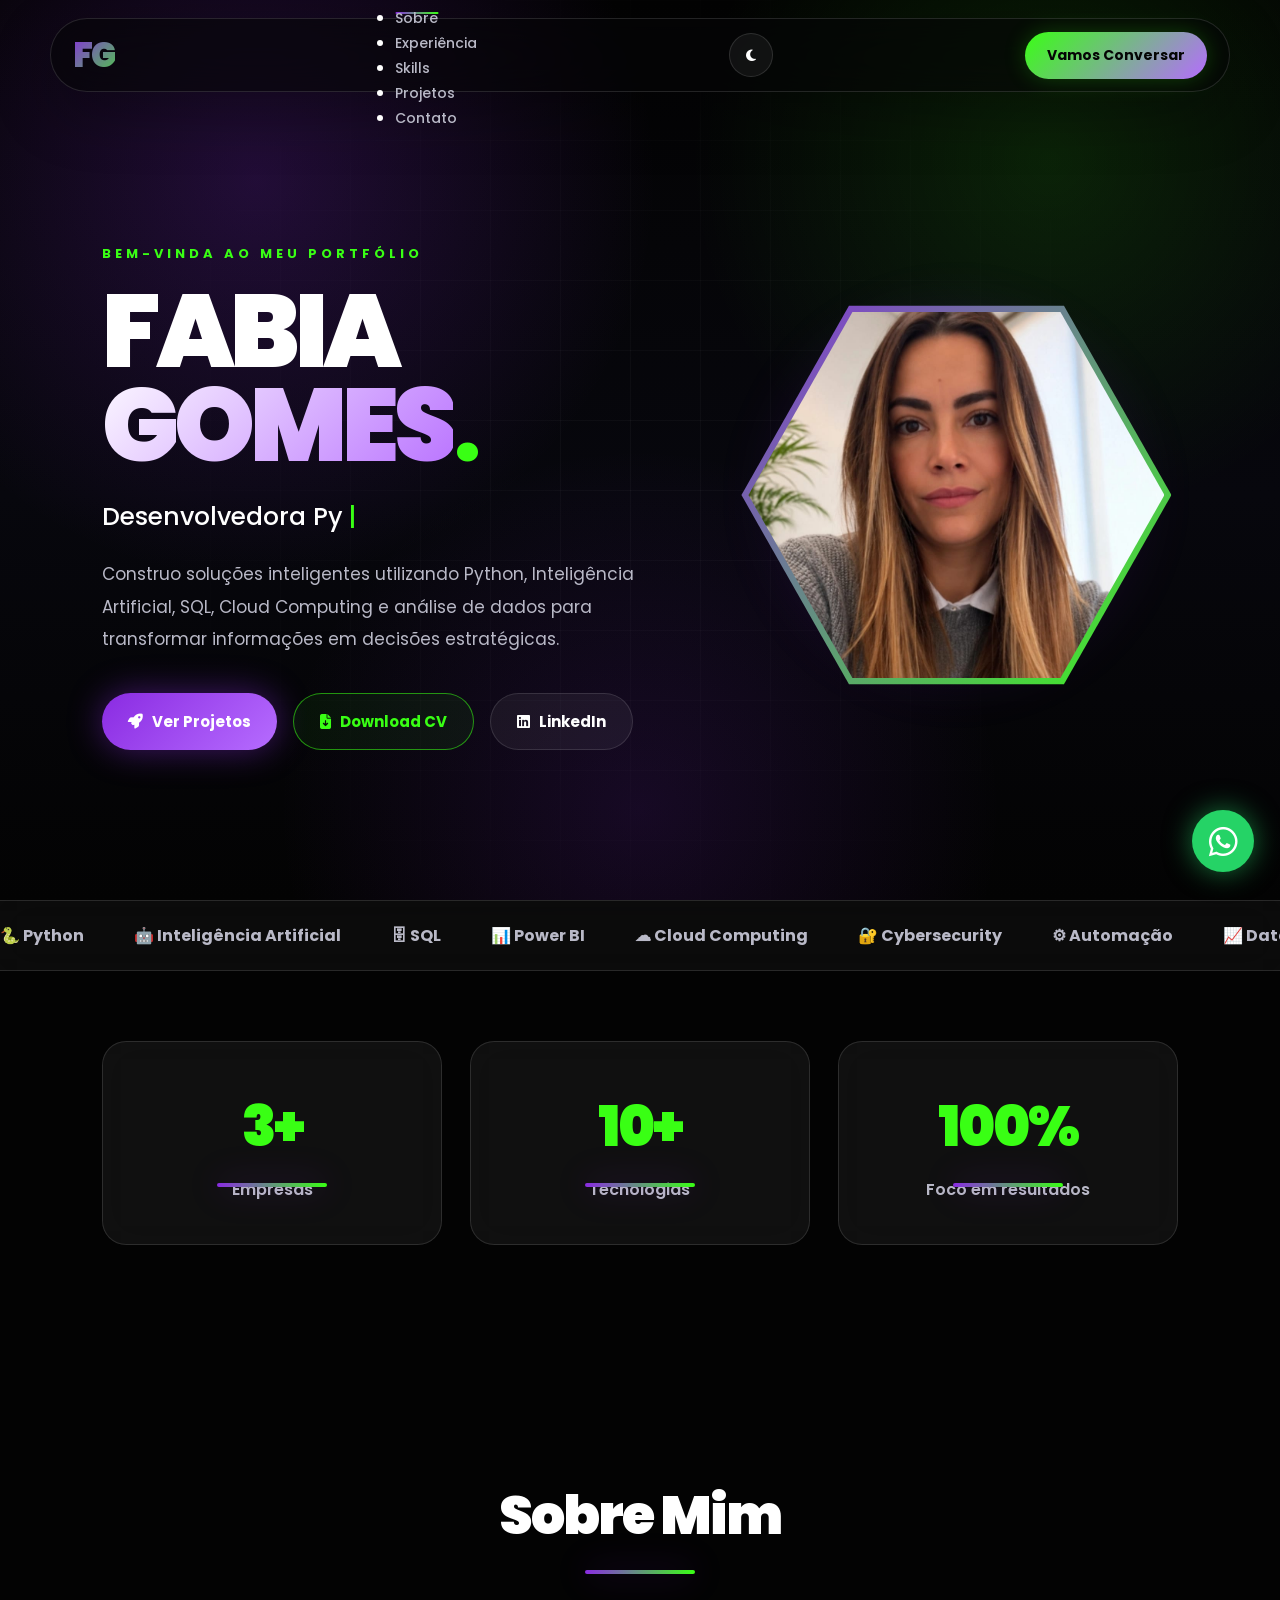
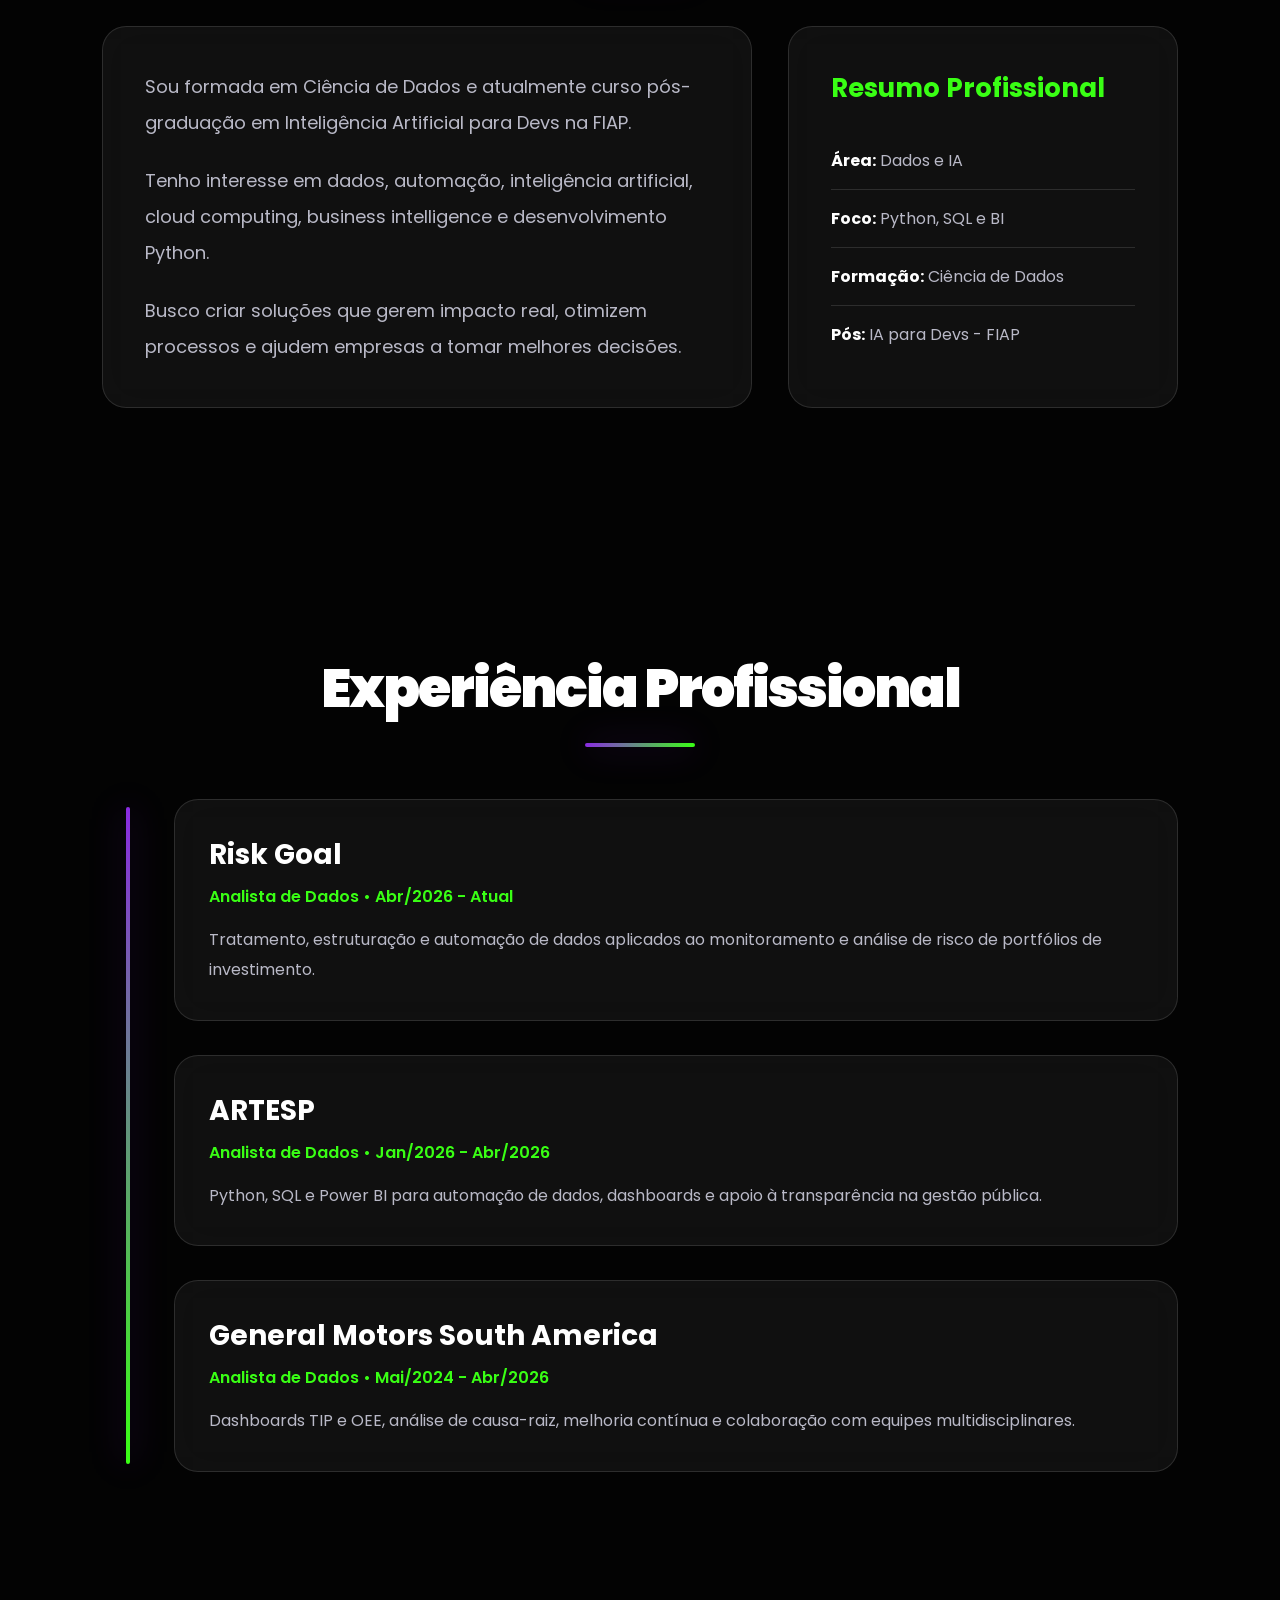
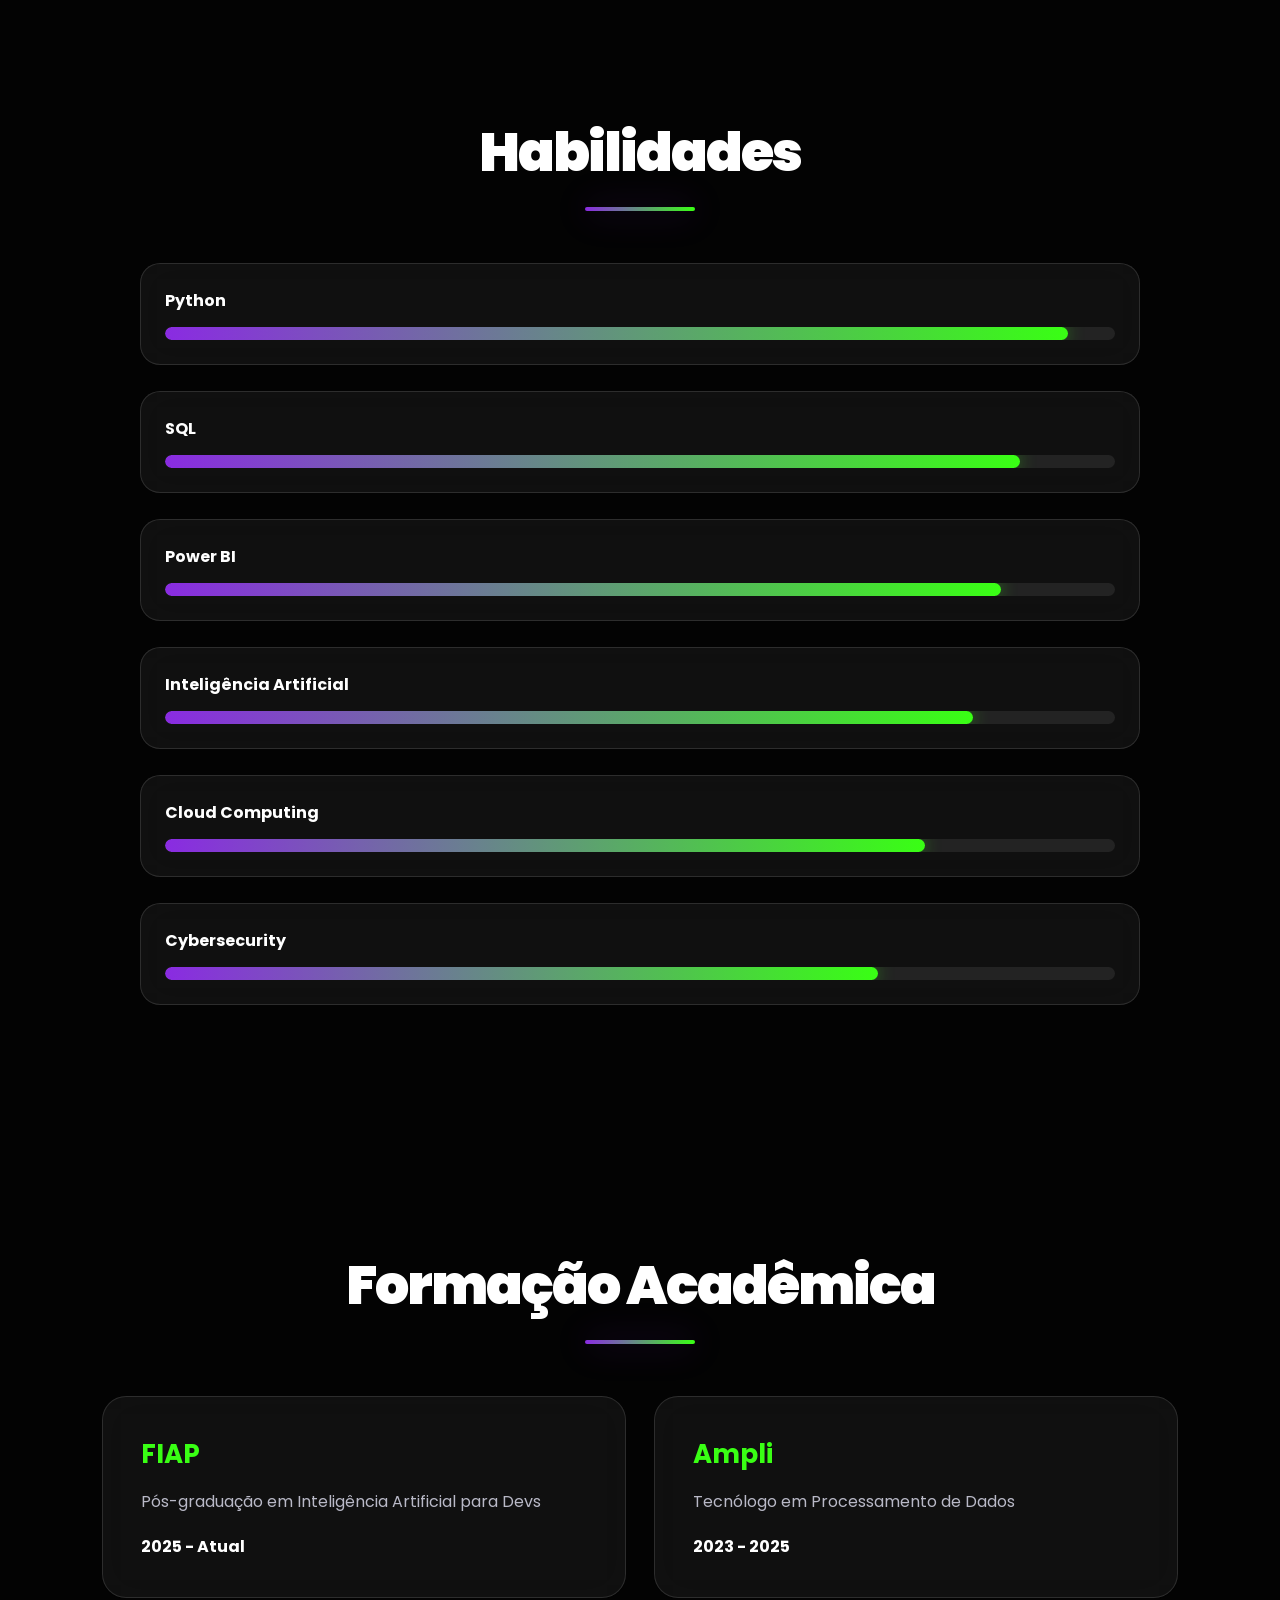
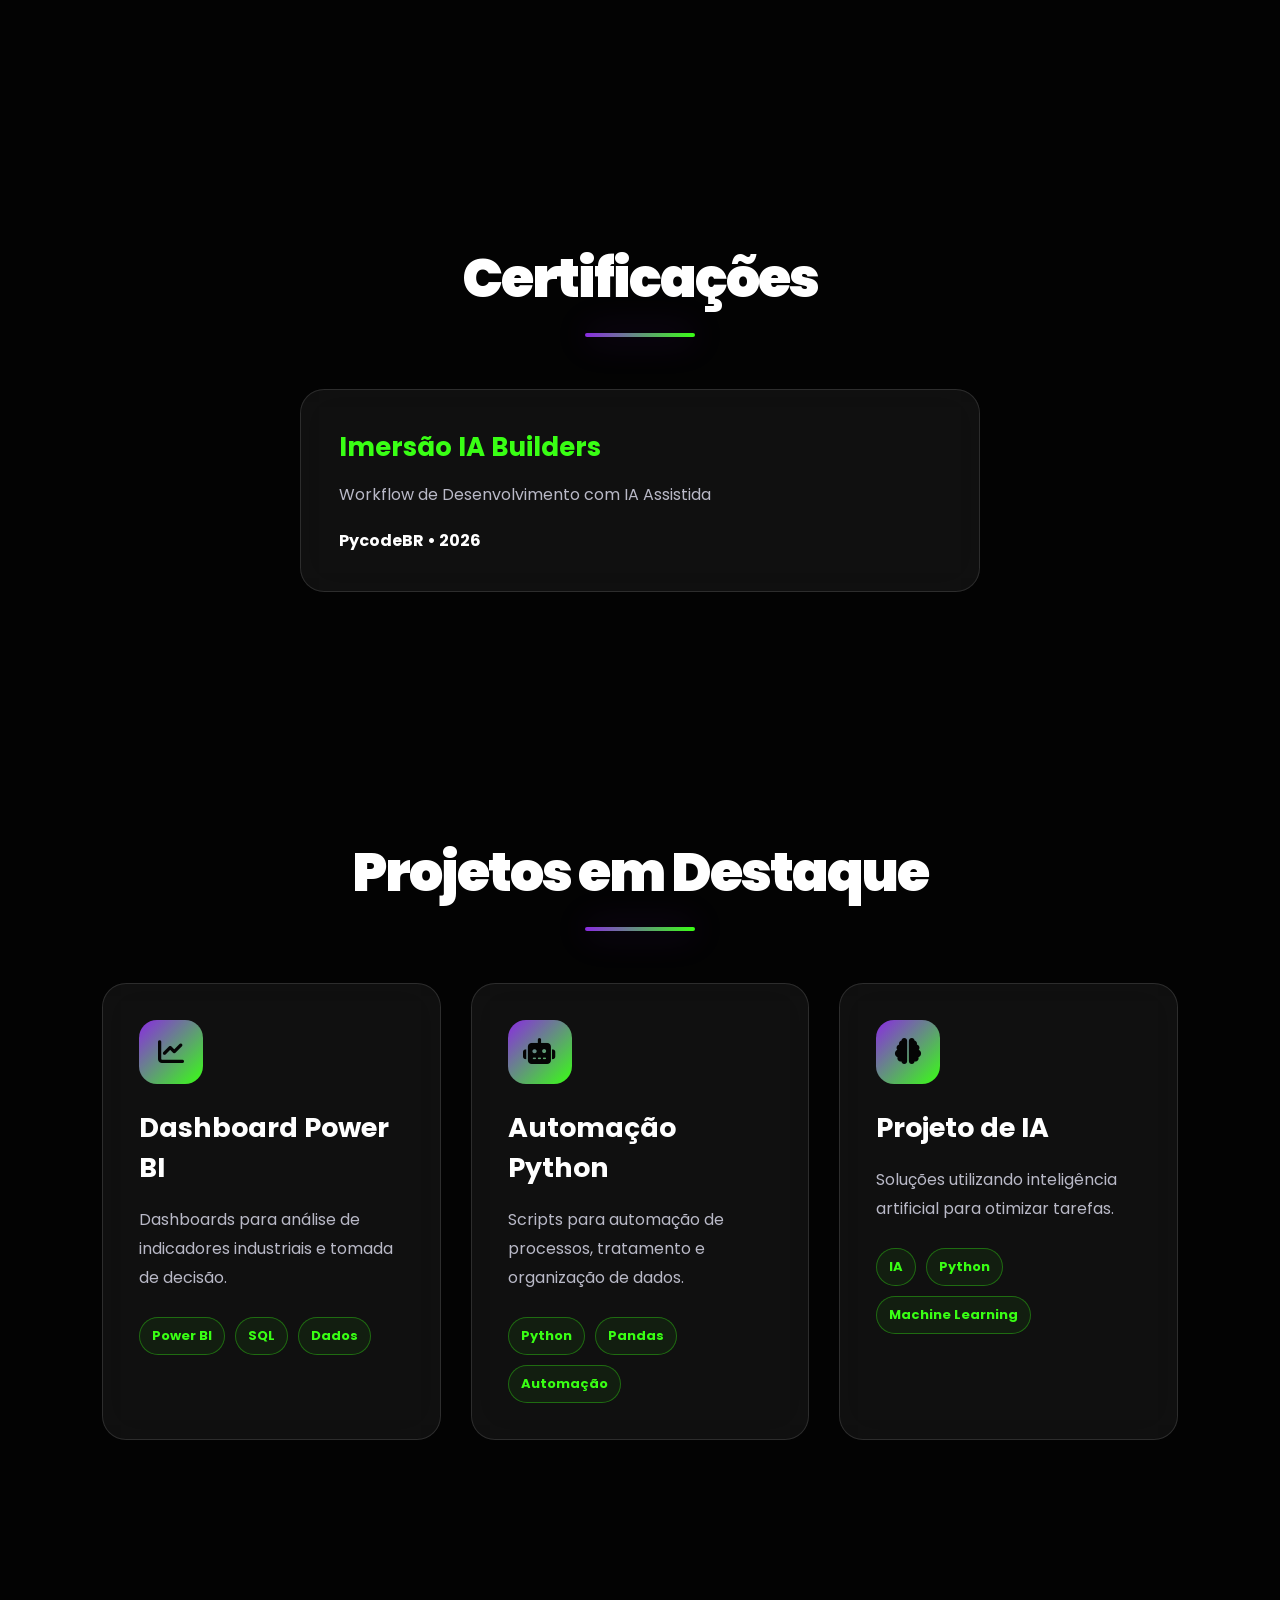
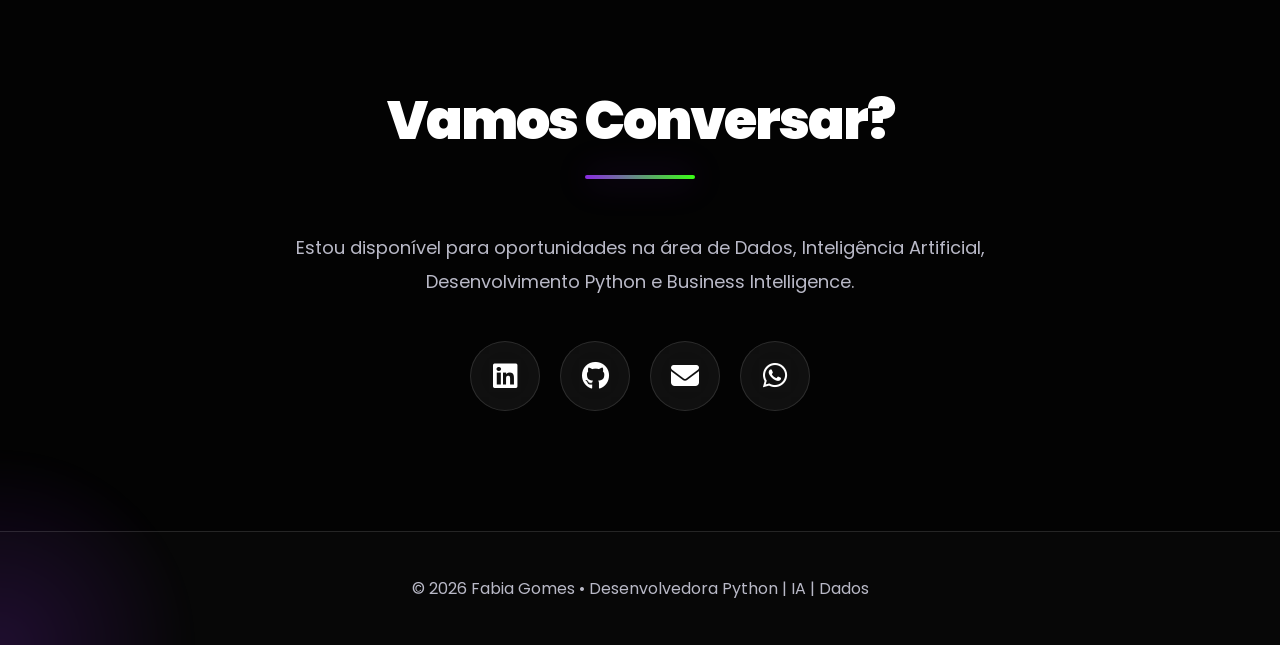
==== commit be18863a: "Add files via upload" ====
--- a/index.html
+++ b/index.html
@@ -12,7 +12,7 @@
   <link href="https://fonts.googleapis.com/css2?family=Poppins:wght@300;400;500;600;700;800&display=swap" rel="stylesheet">
 
   <link rel="stylesheet" href="https://cdnjs.cloudflare.com/ajax/libs/font-awesome/6.5.2/css/all.min.css">
-  <link rel="stylesheet" href="style2.css">
+  <link rel="stylesheet" href="style.css">
 </head>
 
 <body>
@@ -26,7 +26,7 @@
   <!-- HEADER -->
   <header>
     <div class="logo">
-      <span>F</span>G
+      FG
     </div>
 
     <nav>
@@ -93,7 +93,7 @@
 
     <div class="hero-image">
       <div class="hexagon">
-        <img src="assets/img/perfil.jpeg" alt="Fabia Gomes">
+        <img src="perfil.jpeg" alt="Fabia Gomes">
       </div>
     </div>
   </section>
@@ -358,6 +358,6 @@
     <p>© 2026 Fabia Gomes • Desenvolvedora Python | IA | Dados</p>
   </footer>
 
-  <script src="script2.js"></script>
+  <script src="script.js"></script>
 </body>
-</html>
+</html>
--- a/style.css
+++ b/style.css
@@ -0,0 +1,1162 @@
+/* =====================================================
+   FABIA GOMES | PORTFÓLIO PREMIUM
+   CSS PARTE 1 — Base + Loader + Navbar + Hero
+===================================================== */
+
+@import url('https://fonts.googleapis.com/css2?family=Poppins:wght@300;400;500;600;700;800;900&display=swap');
+
+:root {
+  --bg: #030303;
+  --bg-soft: #08080d;
+  --card: rgba(255, 255, 255, 0.055);
+  --card-border: rgba(255, 255, 255, 0.12);
+
+  --text: #ffffff;
+  --muted: #b9b9c7;
+
+  --purple: #8a2be2;
+  --purple-soft: #b66cff;
+  --green: #39ff14;
+  --green-soft: #96ff7d;
+
+  --shadow-purple: 0 0 35px rgba(138, 43, 226, 0.45);
+  --shadow-green: 0 0 35px rgba(57, 255, 20, 0.25);
+
+  --radius: 24px;
+  --transition: 0.35s ease;
+}
+
+/* LIGHT MODE */
+body.light {
+  --bg: #f5f5f7;
+  --bg-soft: #ffffff;
+  --card: rgba(255, 255, 255, 0.75);
+  --card-border: rgba(0, 0, 0, 0.08);
+  --text: #101014;
+  --muted: #55556a;
+}
+
+/* RESET */
+* {
+  margin: 0;
+  padding: 0;
+  box-sizing: border-box;
+}
+
+html {
+  scroll-behavior: smooth;
+}
+
+body {
+  font-family: "Poppins", sans-serif;
+  background: var(--bg);
+  color: var(--text);
+  overflow-x: hidden;
+  transition: background 0.5s ease, color 0.5s ease;
+}
+
+/* BACKGROUND TESLA/TECH */
+body::before {
+  content: "";
+  position: fixed;
+  inset: 0;
+  background:
+    radial-gradient(circle at 20% 20%, rgba(138, 43, 226, 0.22), transparent 32%),
+    radial-gradient(circle at 82% 18%, rgba(57, 255, 20, 0.12), transparent 28%),
+    radial-gradient(circle at 50% 90%, rgba(138, 43, 226, 0.14), transparent 35%),
+    linear-gradient(180deg, #030303, #07070d 55%, #030303);
+  z-index: -5;
+}
+
+body::after {
+  content: "";
+  position: fixed;
+  inset: 0;
+  background-image:
+    linear-gradient(rgba(255,255,255,0.035) 1px, transparent 1px),
+    linear-gradient(90deg, rgba(255,255,255,0.035) 1px, transparent 1px);
+  background-size: 70px 70px;
+  mask-image: radial-gradient(circle at center, black 0%, transparent 72%);
+  z-index: -4;
+  pointer-events: none;
+}
+
+/* SELECTION */
+::selection {
+  background: var(--purple);
+  color: white;
+}
+
+/* LOADER */
+.loader {
+  position: fixed;
+  inset: 0;
+  background: #030303;
+  z-index: 99999;
+  display: flex;
+  flex-direction: column;
+  justify-content: center;
+  align-items: center;
+  gap: 14px;
+  animation: hideLoader 1s ease forwards;
+  animation-delay: 1.8s;
+}
+
+.loader h1 {
+  font-size: 76px;
+  letter-spacing: 8px;
+  background: linear-gradient(135deg, var(--purple), var(--green));
+  -webkit-background-clip: text;
+  color: transparent;
+  filter: drop-shadow(0 0 20px rgba(138, 43, 226, 0.6));
+}
+
+.loader p {
+  color: var(--muted);
+  font-size: 14px;
+  letter-spacing: 3px;
+  text-transform: uppercase;
+}
+
+@keyframes hideLoader {
+  to {
+    opacity: 0;
+    visibility: hidden;
+  }
+}
+
+/* HEADER */
+header {
+  position: fixed;
+  top: 18px;
+  left: 50%;
+  transform: translateX(-50%);
+  width: min(1180px, calc(100% - 32px));
+  height: 74px;
+  padding: 0 22px;
+  border: 1px solid var(--card-border);
+  border-radius: 999px;
+  background: rgba(5, 5, 8, 0.62);
+  backdrop-filter: blur(22px);
+  display: flex;
+  align-items: center;
+  justify-content: space-between;
+  z-index: 999;
+  box-shadow: 0 20px 60px rgba(0,0,0,0.28);
+}
+
+body.light header {
+  background: rgba(255, 255, 255, 0.72);
+}
+
+/* LOGO PREMIUM */
+.logo{
+    font-size:34px;
+    font-weight:900;
+    letter-spacing:-2px;
+    min-width:70px;
+    cursor:pointer;
+
+    background:linear-gradient(135deg,#8a2be2,#39ff14);
+    -webkit-background-clip:text;
+    -webkit-text-fill-color:transparent;
+
+    transition:.35s;
+}
+
+.logo:hover{
+    transform:scale(1.05);
+    filter:drop-shadow(0 0 12px rgba(138,43,226,.6));
+}
+
+nav a {
+  text-decoration: none;
+  color: var(--muted);
+  font-size: 14px;
+  font-weight: 500;
+  position: relative;
+  transition: var(--transition);
+}
+
+nav a:hover,
+nav a.active {
+  color: var(--text);
+}
+
+nav a::after {
+  content: "";
+  position: absolute;
+  left: 50%;
+  bottom: -11px;
+  width: 0;
+  height: 2px;
+  transform: translateX(-50%);
+  background: linear-gradient(90deg, var(--purple), var(--green));
+  transition: var(--transition);
+  border-radius: 20px;
+}
+
+nav a:hover::after,
+nav a.active::after {
+  width: 100%;
+}
+
+/* THEME + MOBILE */
+.theme-toggle,
+.menu-mobile {
+  width: 44px;
+  height: 44px;
+  border: 1px solid var(--card-border);
+  background: var(--card);
+  color: var(--text);
+  border-radius: 50%;
+  cursor: pointer;
+  transition: var(--transition);
+}
+
+.theme-toggle:hover,
+.menu-mobile:hover {
+  transform: translateY(-3px);
+  box-shadow: var(--shadow-purple);
+}
+
+.menu-mobile {
+  display: none;
+}
+
+/* BOTÃO MENU */
+.btn-menu {
+  text-decoration: none;
+  color: #050505;
+  font-size: 14px;
+  font-weight: 700;
+  padding: 13px 22px;
+  border-radius: 999px;
+  background: linear-gradient(135deg, var(--green), var(--purple-soft));
+  box-shadow: 0 0 22px rgba(57, 255, 20, 0.22);
+  transition: var(--transition);
+  white-space: nowrap;
+}
+
+.btn-menu:hover {
+  transform: translateY(-4px);
+  box-shadow: var(--shadow-green), var(--shadow-purple);
+}
+
+/* HERO */
+.hero {
+  min-height: 100vh;
+  padding: 160px 8% 70px;
+  display: grid;
+  grid-template-columns: 1.12fr 0.88fr;
+  align-items: center;
+  gap: 70px;
+}
+
+.hero-text {
+  position: relative;
+  z-index: 2;
+}
+
+.subtitle {
+  display: inline-flex;
+  color: var(--green);
+  font-size: 13px;
+  letter-spacing: 4px;
+  font-weight: 700;
+  text-transform: uppercase;
+  margin-bottom: 20px;
+}
+
+.hero h1 {
+  font-size: clamp(58px, 8vw, 108px);
+  line-height: 0.92;
+  letter-spacing: -5px;
+  font-weight: 900;
+  margin-bottom: 26px;
+}
+
+.hero h1 span {
+  background: linear-gradient(135deg, #fff, var(--purple-soft));
+  -webkit-background-clip: text;
+  color: transparent;
+}
+
+.dot {
+  color: var(--green);
+  animation: pulseDot 1.4s infinite;
+}
+
+@keyframes pulseDot {
+  0%, 100% { opacity: 1; filter: drop-shadow(0 0 8px var(--green)); }
+  50% { opacity: 0.35; }
+}
+
+.hero h3 {
+  font-size: clamp(18px, 2vw, 25px);
+  font-weight: 500;
+  color: var(--text);
+  margin-bottom: 22px;
+}
+
+.hero p {
+  max-width: 670px;
+  color: var(--muted);
+  font-size: 17px;
+  line-height: 1.9;
+}
+
+/* BOTÕES HERO */
+.hero-buttons {
+  display: flex;
+  flex-wrap: wrap;
+  gap: 16px;
+  margin-top: 38px;
+}
+
+.hero-buttons a {
+  text-decoration: none;
+  padding: 16px 26px;
+  border-radius: 999px;
+  font-weight: 700;
+  font-size: 15px;
+  display: inline-flex;
+  align-items: center;
+  gap: 9px;
+  transition: var(--transition);
+}
+
+.btn-primary {
+  background: linear-gradient(135deg, var(--purple), var(--purple-soft));
+  color: white;
+  box-shadow: var(--shadow-purple);
+}
+
+.btn-secondary {
+  color: var(--green);
+  border: 1px solid rgba(57,255,20,0.55);
+  background: rgba(57,255,20,0.06);
+}
+
+.btn-linkedin {
+  color: white;
+  border: 1px solid var(--card-border);
+  background: var(--card);
+}
+
+.hero-buttons a:hover {
+  transform: translateY(-6px);
+}
+
+/* HERO IMAGE */
+.hero-image {
+  display: flex;
+  justify-content: center;
+  align-items: center;
+  position: relative;
+}
+
+.hero-image::before {
+  content: "";
+  position: absolute;
+  width: 470px;
+  height: 470px;
+  border-radius: 50%;
+  background: radial-gradient(circle, rgba(138,43,226,0.32), transparent 65%);
+  filter: blur(18px);
+  animation: glowBreath 4s infinite ease-in-out;
+}
+
+@keyframes glowBreath {
+  0%, 100% { transform: scale(0.92); opacity: 0.55; }
+  50% { transform: scale(1.08); opacity: 1; }
+}
+
+.hexagon {
+  width: min(430px, 82vw);
+  height: min(430px, 82vw);
+  padding: 7px;
+  background: linear-gradient(135deg, var(--purple), var(--green));
+  clip-path: polygon(25% 6%, 75% 6%, 100% 50%, 75% 94%, 25% 94%, 0 50%);
+  position: relative;
+  z-index: 2;
+  box-shadow: var(--shadow-purple), var(--shadow-green);
+  animation: floatPhoto 5s ease-in-out infinite;
+}
+
+.hexagon::after {
+  content: "";
+  position: absolute;
+  inset: 14px;
+  border: 1px solid rgba(255,255,255,0.22);
+  clip-path: inherit;
+  pointer-events: none;
+}
+
+.hexagon img {
+  width: 100%;
+  height: 100%;
+  object-fit: cover;
+  clip-path: inherit;
+}
+
+@keyframes floatPhoto {
+  0%, 100% { transform: translateY(0) rotate(0deg); }
+  50% { transform: translateY(-18px) rotate(1deg); }
+}
+
+/* TECH MARQUEE */
+.tech-marquee {
+  padding: 0;
+  overflow: hidden;
+  border-top: 1px solid var(--card-border);
+  border-bottom: 1px solid var(--card-border);
+  background: rgba(255,255,255,0.035);
+  backdrop-filter: blur(18px);
+}
+
+.marquee-track {
+  display: flex;
+  gap: 50px;
+  width: max-content;
+  padding: 22px 0;
+  animation: marquee 24s linear infinite;
+}
+
+.marquee-track span {
+  color: var(--muted);
+  font-weight: 700;
+  white-space: nowrap;
+}
+
+@keyframes marquee {
+  from { transform: translateX(0); }
+  to { transform: translateX(-50%); }
+}
+
+/* =====================================================
+   CSS PARTE 2 — Seções + Sobre + Timeline + Skills
+===================================================== */
+
+/* SEÇÕES GERAIS */
+section {
+  padding: 120px 8%;
+}
+
+section h2 {
+  text-align: center;
+  font-size: clamp(34px, 5vw, 54px);
+  font-weight: 900;
+  letter-spacing: -2px;
+  margin-bottom: 70px;
+  position: relative;
+}
+
+section h2::after {
+  content: "";
+  position: absolute;
+  width: 110px;
+  height: 4px;
+  left: 50%;
+  bottom: -18px;
+  transform: translateX(-50%);
+  border-radius: 999px;
+  background: linear-gradient(90deg, var(--purple), var(--green));
+  box-shadow: var(--shadow-purple);
+}
+
+/* NÚMEROS */
+.numbers {
+  display: grid;
+  grid-template-columns: repeat(3, 1fr);
+  gap: 28px;
+  padding: 70px 8% 110px;
+}
+
+.number-card {
+  background: var(--card);
+  border: 1px solid var(--card-border);
+  border-radius: var(--radius);
+  padding: 42px 28px;
+  text-align: center;
+  backdrop-filter: blur(20px);
+  transition: var(--transition);
+  position: relative;
+  overflow: hidden;
+}
+
+.number-card::before {
+  content: "";
+  position: absolute;
+  inset: -2px;
+  background: radial-gradient(circle at top, rgba(138,43,226,.25), transparent 45%);
+  opacity: 0;
+  transition: var(--transition);
+}
+
+.number-card:hover::before {
+  opacity: 1;
+}
+
+.number-card:hover {
+  transform: translateY(-12px);
+  box-shadow: var(--shadow-purple);
+}
+
+.number-card h2 {
+  font-size: 56px;
+  color: var(--green);
+  margin-bottom: 8px;
+}
+
+.number-card p {
+  color: var(--muted);
+  font-weight: 600;
+}
+
+/* SOBRE */
+.sobre-container {
+  max-width: 1180px;
+  margin: 0 auto;
+  display: grid;
+  grid-template-columns: 1.25fr 0.75fr;
+  gap: 36px;
+  align-items: stretch;
+}
+
+.sobre-text,
+.sobre-card {
+  background: var(--card);
+  border: 1px solid var(--card-border);
+  border-radius: var(--radius);
+  padding: 42px;
+  backdrop-filter: blur(20px);
+  transition: var(--transition);
+}
+
+.sobre-text:hover,
+.sobre-card:hover {
+  transform: translateY(-8px);
+  box-shadow: var(--shadow-purple);
+}
+
+.sobre-text p {
+  color: var(--muted);
+  font-size: 18px;
+  line-height: 2;
+  margin-bottom: 22px;
+}
+
+.sobre-text p:last-child {
+  margin-bottom: 0;
+}
+
+.sobre-card h3 {
+  color: var(--green);
+  font-size: 26px;
+  margin-bottom: 24px;
+}
+
+.sobre-card ul {
+  list-style: none;
+}
+
+.sobre-card li {
+  color: var(--muted);
+  padding: 16px 0;
+  border-bottom: 1px solid var(--card-border);
+}
+
+.sobre-card li:last-child {
+  border-bottom: none;
+}
+
+.sobre-card strong {
+  color: var(--text);
+}
+
+/* EXPERIÊNCIA */
+.timeline {
+  max-width: 1120px;
+  margin: 0 auto;
+  position: relative;
+  display: grid;
+  gap: 34px;
+}
+
+.timeline::before {
+  content: "";
+  position: absolute;
+  left: 24px;
+  top: 8px;
+  width: 4px;
+  height: calc(100% - 16px);
+  border-radius: 999px;
+  background: linear-gradient(var(--purple), var(--green));
+  box-shadow: var(--shadow-purple);
+}
+
+.empresa {
+  margin-left: 72px;
+  background: var(--card);
+  border: 1px solid var(--card-border);
+  border-radius: var(--radius);
+  padding: 34px;
+  backdrop-filter: blur(20px);
+  position: relative;
+  transition: var(--transition);
+}
+
+.empresa::before {
+  content: "";
+  position: absolute;
+  left: -59px;
+  top: 38px;
+  width: 22px;
+  height: 22px;
+  background: var(--green);
+  border-radius: 50%;
+  box-shadow: 0 0 20px var(--green);
+}
+
+.empresa:hover {
+  transform: translateX(12px);
+  border-color: rgba(57,255,20,.45);
+  box-shadow: var(--shadow-green);
+}
+
+.empresa h3 {
+  font-size: 28px;
+  margin-bottom: 8px;
+}
+
+.empresa span {
+  display: block;
+  color: var(--green);
+  font-weight: 600;
+  margin-bottom: 16px;
+}
+
+.empresa p {
+  color: var(--muted);
+  line-height: 1.9;
+}
+
+/* SKILLS */
+.skill-bars {
+  max-width: 1000px;
+  margin: 0 auto;
+  display: grid;
+  gap: 26px;
+}
+
+.skill {
+  background: var(--card);
+  border: 1px solid var(--card-border);
+  border-radius: 20px;
+  padding: 24px;
+  backdrop-filter: blur(18px);
+}
+
+.skill span {
+  display: block;
+  font-weight: 700;
+  margin-bottom: 14px;
+}
+
+.bar {
+  width: 100%;
+  height: 13px;
+  background: rgba(255,255,255,.08);
+  border-radius: 999px;
+  overflow: hidden;
+}
+
+.bar div {
+  height: 100%;
+  border-radius: 999px;
+  background: linear-gradient(90deg, var(--purple), var(--green));
+  box-shadow: 0 0 18px rgba(57,255,20,.45);
+  animation: growBar 1.8s ease forwards;
+}
+
+@keyframes growBar {
+  from {
+    width: 0;
+  }
+}
+
+/* FORMAÇÃO / CERTIFICADOS */
+.cards {
+  max-width: 1100px;
+  margin: 0 auto;
+  display: grid;
+  grid-template-columns: repeat(auto-fit, minmax(310px, 1fr));
+  gap: 28px;
+}
+
+.card {
+  background: var(--card);
+  border: 1px solid var(--card-border);
+  border-radius: var(--radius);
+  padding: 38px;
+  backdrop-filter: blur(20px);
+  transition: var(--transition);
+}
+
+.card:hover {
+  transform: translateY(-10px);
+  box-shadow: var(--shadow-purple);
+}
+
+.card h3 {
+  color: var(--green);
+  font-size: 26px;
+  margin-bottom: 14px;
+}
+
+.card p {
+  color: var(--muted);
+  line-height: 1.8;
+}
+
+.card span {
+  display: block;
+  margin-top: 18px;
+  color: var(--text);
+  font-weight: 700;
+}
+
+.certificados .card {
+  max-width: 680px;
+  margin: 0 auto;
+}
+
+/* =====================================================
+   CSS PARTE 3 — Projetos + Contato + Footer + Responsivo
+===================================================== */
+
+/* PORTFÓLIO */
+.portfolio-grid {
+  max-width: 1180px;
+  margin: 0 auto;
+  display: grid;
+  grid-template-columns: repeat(auto-fit, minmax(310px, 1fr));
+  gap: 30px;
+}
+
+.projeto {
+  min-height: 320px;
+  background: var(--card);
+  border: 1px solid var(--card-border);
+  border-radius: var(--radius);
+  padding: 36px;
+  backdrop-filter: blur(20px);
+  transition: var(--transition);
+  position: relative;
+  overflow: hidden;
+}
+
+.projeto::before {
+  content: "";
+  position: absolute;
+  inset: -1px;
+  background: radial-gradient(circle at top right, rgba(138,43,226,.32), transparent 42%);
+  opacity: 0;
+  transition: var(--transition);
+}
+
+.projeto:hover::before {
+  opacity: 1;
+}
+
+.projeto:hover {
+  transform: translateY(-14px) rotateX(4deg) rotateY(-4deg);
+  box-shadow: var(--shadow-purple);
+}
+
+.project-icon {
+  width: 64px;
+  height: 64px;
+  border-radius: 18px;
+  background: linear-gradient(135deg, var(--purple), var(--green));
+  color: #050505;
+  display: flex;
+  align-items: center;
+  justify-content: center;
+  font-size: 26px;
+  margin-bottom: 24px;
+  position: relative;
+  z-index: 2;
+}
+
+.projeto h3,
+.projeto p,
+.tags {
+  position: relative;
+  z-index: 2;
+}
+
+.projeto h3 {
+  font-size: 27px;
+  margin-bottom: 18px;
+}
+
+.projeto p {
+  color: var(--muted);
+  line-height: 1.8;
+  margin-bottom: 24px;
+}
+
+.tags {
+  display: flex;
+  flex-wrap: wrap;
+  gap: 10px;
+}
+
+.tags span {
+  font-size: 13px;
+  font-weight: 700;
+  color: var(--green);
+  border: 1px solid rgba(57,255,20,.35);
+  background: rgba(57,255,20,.06);
+  padding: 8px 12px;
+  border-radius: 999px;
+}
+
+/* CONTATO */
+.contato {
+  text-align: center;
+}
+
+.contato p {
+  max-width: 760px;
+  margin: 0 auto 42px;
+  color: var(--muted);
+  line-height: 1.9;
+  font-size: 18px;
+}
+
+.social {
+  display: flex;
+  justify-content: center;
+  gap: 20px;
+  flex-wrap: wrap;
+}
+
+.social a {
+  width: 70px;
+  height: 70px;
+  border-radius: 50%;
+  text-decoration: none;
+  color: var(--text);
+  background: var(--card);
+  border: 1px solid var(--card-border);
+  display: flex;
+  justify-content: center;
+  align-items: center;
+  font-size: 28px;
+  transition: var(--transition);
+  backdrop-filter: blur(20px);
+}
+
+.social a:hover {
+  transform: translateY(-10px) scale(1.08);
+  color: #050505;
+  background: linear-gradient(135deg, var(--green), var(--purple-soft));
+  box-shadow: var(--shadow-green), var(--shadow-purple);
+}
+
+/* WHATSAPP FIXO */
+.whatsapp-float {
+  position: fixed;
+  right: 26px;
+  bottom: 28px;
+  width: 62px;
+  height: 62px;
+  border-radius: 50%;
+  background: #25d366;
+  color: white;
+  display: flex;
+  justify-content: center;
+  align-items: center;
+  text-decoration: none;
+  font-size: 33px;
+  z-index: 998;
+  box-shadow: 0 0 28px rgba(37,211,102,.55);
+  transition: var(--transition);
+}
+
+.whatsapp-float:hover {
+  transform: translateY(-8px) scale(1.08);
+}
+
+/* FOOTER */
+footer {
+  padding: 44px 8%;
+  text-align: center;
+  border-top: 1px solid var(--card-border);
+  color: var(--muted);
+  background: rgba(255,255,255,.02);
+}
+
+/* RESPONSIVO */
+@media (max-width: 1050px) {
+  header {
+    top: 12px;
+  }
+
+  nav {
+    position: absolute;
+    top: 86px;
+    left: 0;
+    width: 100%;
+    background: rgba(5,5,8,.94);
+    border: 1px solid var(--card-border);
+    border-radius: 24px;
+    padding: 22px;
+    display: none;
+  }
+
+  nav.active {
+    display: block;
+  }
+
+  nav ul {
+    flex-direction: column;
+    gap: 20px;
+    text-align: center;
+  }
+
+  .menu-mobile {
+    display: block;
+  }
+
+  .btn-menu {
+    display: none;
+  }
+
+  .hero {
+    grid-template-columns: 1fr;
+    text-align: center;
+    padding-top: 145px;
+  }
+
+  .hero p {
+    margin: 0 auto;
+  }
+
+  .hero-buttons {
+    justify-content: center;
+  }
+
+  .sobre-container {
+    grid-template-columns: 1fr;
+  }
+
+  .numbers {
+    grid-template-columns: 1fr;
+  }
+}
+
+@media (max-width: 650px) {
+  header {
+    height: 66px;
+    width: calc(100% - 22px);
+    padding: 0 14px;
+  }
+
+  .logo {
+    font-size: 26px;
+    min-width: auto;
+  }
+
+  .theme-toggle,
+  .menu-mobile {
+    width: 40px;
+    height: 40px;
+  }
+
+  .hero {
+    padding: 130px 6% 55px;
+    gap: 42px;
+  }
+
+  .hero h1 {
+    letter-spacing: -3px;
+  }
+
+  .hero-buttons a {
+    width: 100%;
+    justify-content: center;
+  }
+
+  section {
+    padding: 90px 6%;
+  }
+
+  .numbers {
+    padding: 50px 6% 90px;
+  }
+
+  .sobre-text,
+  .sobre-card,
+  .empresa,
+  .card,
+  .projeto {
+    padding: 28px;
+  }
+
+  .timeline::before {
+    left: 12px;
+  }
+
+  .empresa {
+    margin-left: 44px;
+  }
+
+  .empresa::before {
+    left: -43px;
+  }
+
+  .whatsapp-float {
+    width: 56px;
+    height: 56px;
+    font-size: 30px;
+  }
+}
+
+/* =====================================================
+   CSS PARTE 4 — Efeitos Premium + Animações
+===================================================== */
+
+/* LUZ ACOMPANHANDO O MOUSE */
+.mouse-light {
+  position: fixed;
+  width: 420px;
+  height: 420px;
+  border-radius: 50%;
+  pointer-events: none;
+  background: radial-gradient(circle, rgba(138,43,226,.18), transparent 65%);
+  transform: translate(-50%, -50%);
+  z-index: -3;
+  filter: blur(8px);
+}
+
+/* ANIMAÇÃO SUAVE DE ENTRADA */
+.reveal {
+  opacity: 0;
+  transform: translateY(45px);
+  transition: 0.9s ease;
+}
+
+.reveal.show {
+  opacity: 1;
+  transform: translateY(0);
+}
+
+/* GLOW EXTRA NOS CARDS */
+.card::after,
+.projeto::after,
+.number-card::after,
+.empresa::after,
+.sobre-text::after,
+.sobre-card::after {
+  content: "";
+  position: absolute;
+  width: 180px;
+  height: 380px;
+  top: -420px;
+  left: -220px;
+  background: rgba(255,255,255,.08);
+  transform: rotate(35deg);
+  transition: 0.9s;
+}
+
+.card:hover::after,
+.projeto:hover::after,
+.number-card:hover::after,
+.empresa:hover::after,
+.sobre-text:hover::after,
+.sobre-card:hover::after {
+  top: 220px;
+  left: 120%;
+}
+
+.card,
+.projeto,
+.number-card,
+.empresa,
+.sobre-text,
+.sobre-card {
+  position: relative;
+  overflow: hidden;
+}
+
+/* CURSOR DO TEXTO DIGITANDO */
+.typing-text::after {
+  content: "|";
+  color: var(--green);
+  margin-left: 5px;
+  animation: cursorBlink .8s infinite;
+}
+
+@keyframes cursorBlink {
+  0%, 100% {
+    opacity: 1;
+  }
+
+  50% {
+    opacity: 0;
+  }
+}
+
+/* MODO CLARO — AJUSTES */
+body.light::before {
+  background:
+    radial-gradient(circle at 20% 20%, rgba(138,43,226,.12), transparent 32%),
+    radial-gradient(circle at 82% 18%, rgba(57,255,20,.08), transparent 28%),
+    linear-gradient(180deg, #f5f5f7, #ffffff);
+}
+
+body.light::after {
+  background-image:
+    linear-gradient(rgba(0,0,0,.035) 1px, transparent 1px),
+    linear-gradient(90deg, rgba(0,0,0,.035) 1px, transparent 1px);
+}
+
+body.light .loader {
+  background: #f5f5f7;
+}
+
+body.light .loader p {
+  color: #55556a;
+}
+
+body.light .btn-linkedin {
+  color: var(--text);
+}
+
+body.light nav {
+  background: rgba(255,255,255,.94);
+}
+
+/* FOCO ACESSÍVEL */
+a:focus,
+button:focus {
+  outline: 2px solid var(--green);
+  outline-offset: 4px;
+}
+
+/* MELHOR PERFORMANCE EM DISPOSITIVOS FRACOS */
+@media (prefers-reduced-motion: reduce) {
+  *,
+  *::before,
+  *::after {
+    animation: none !important;
+    transition: none !important;
+    scroll-behavior: auto !important;
+  }
+}
+
+
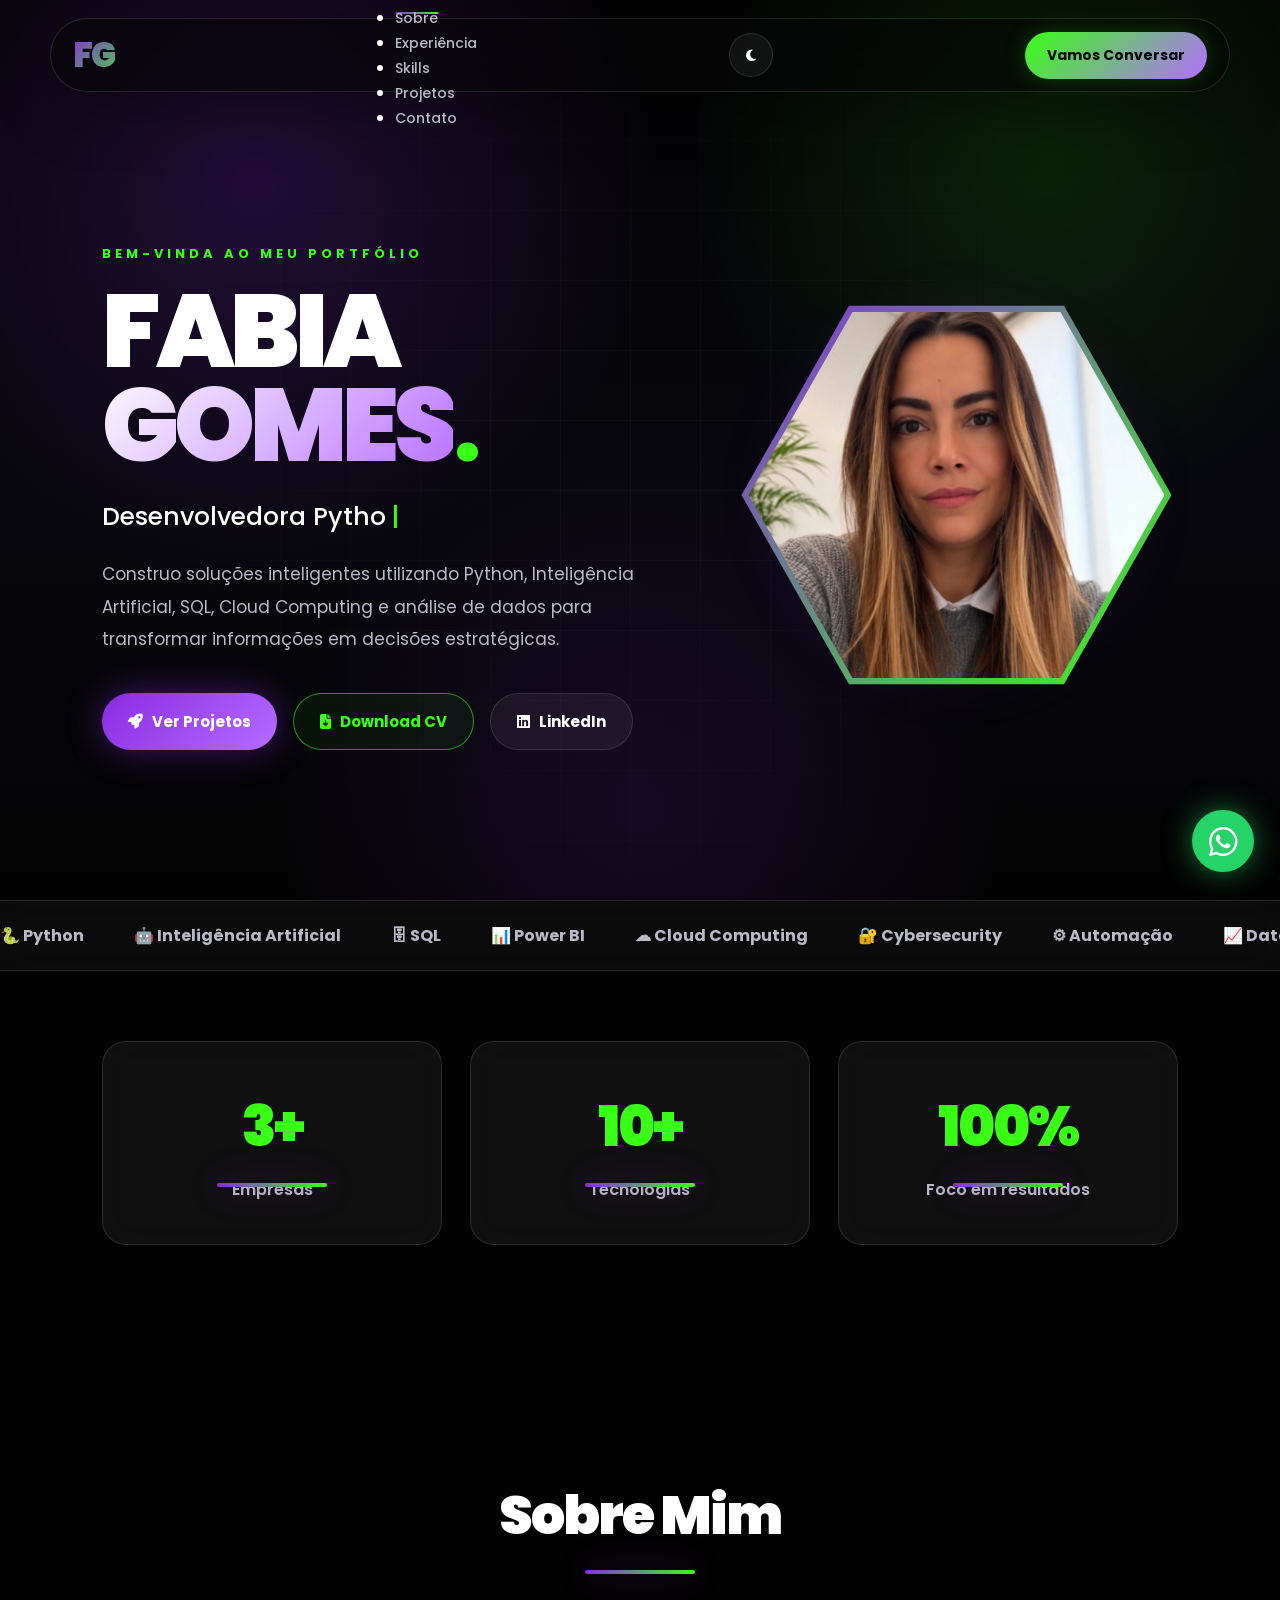
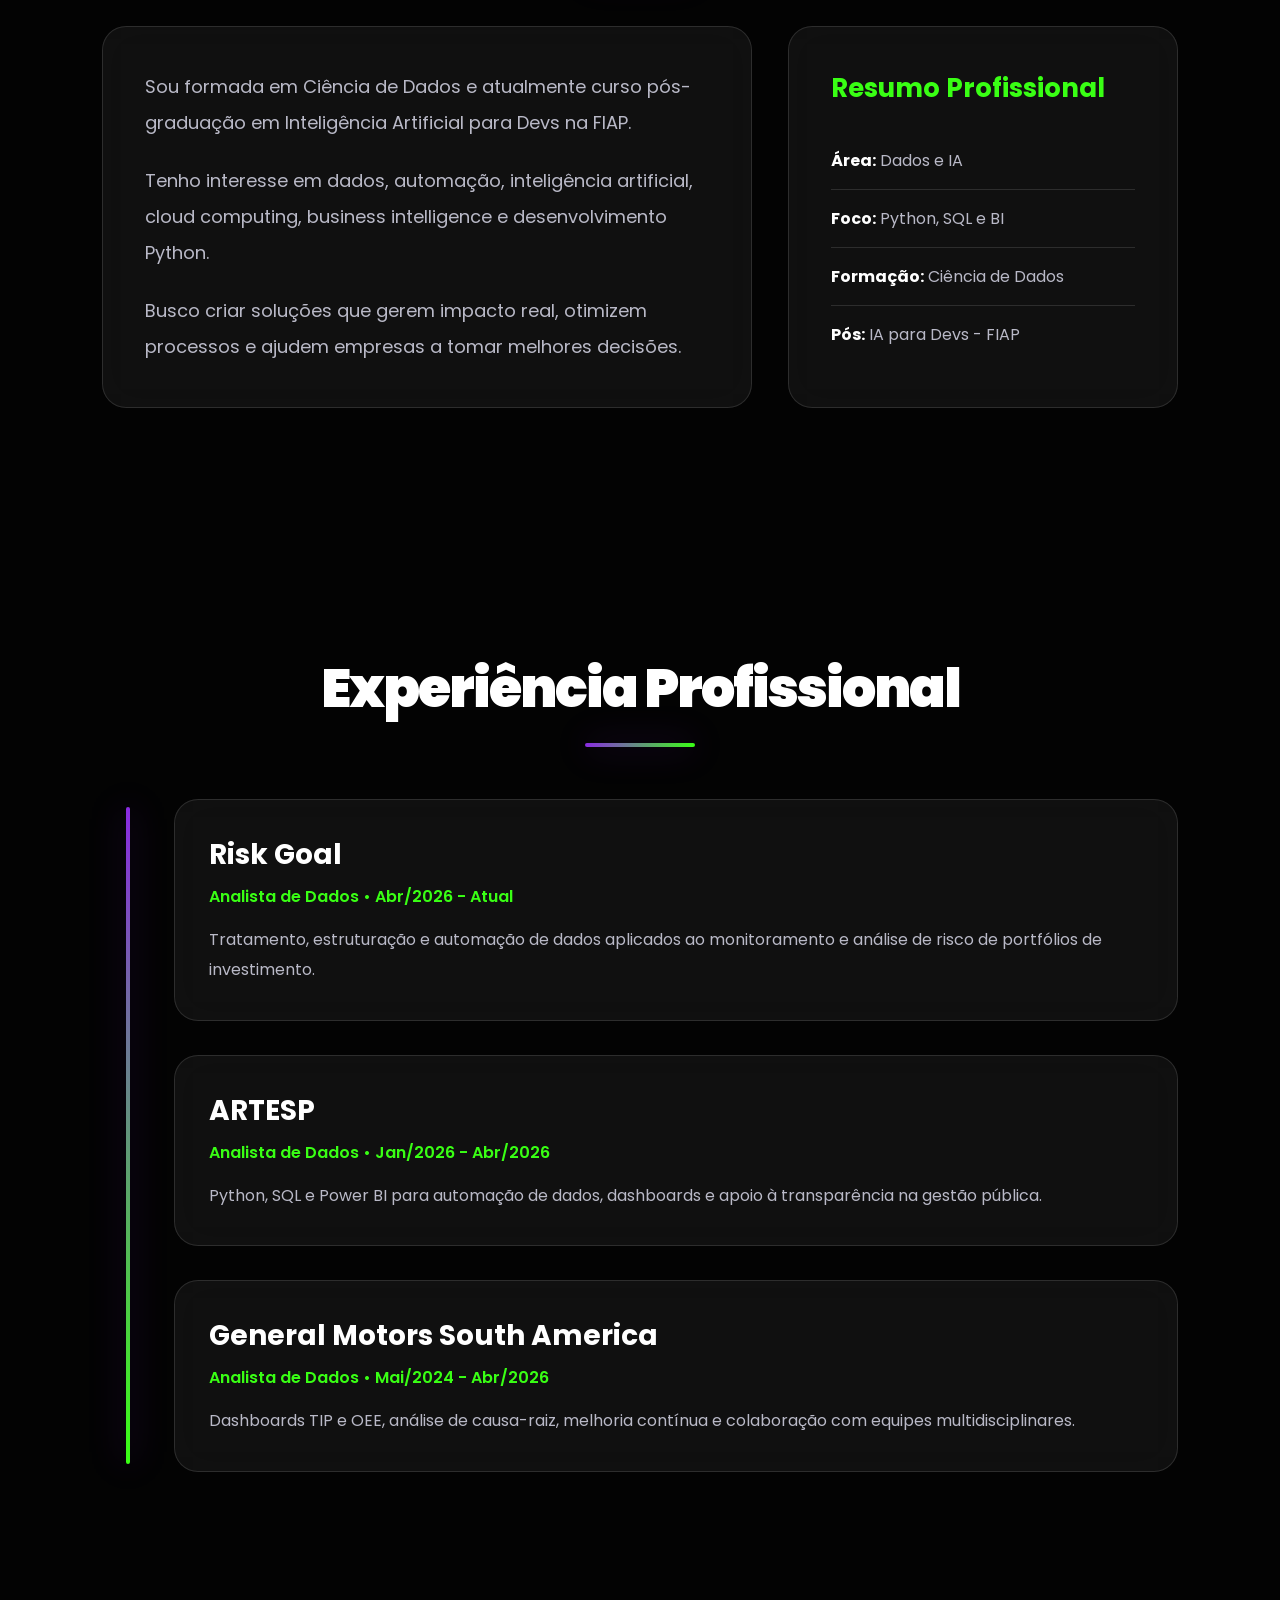
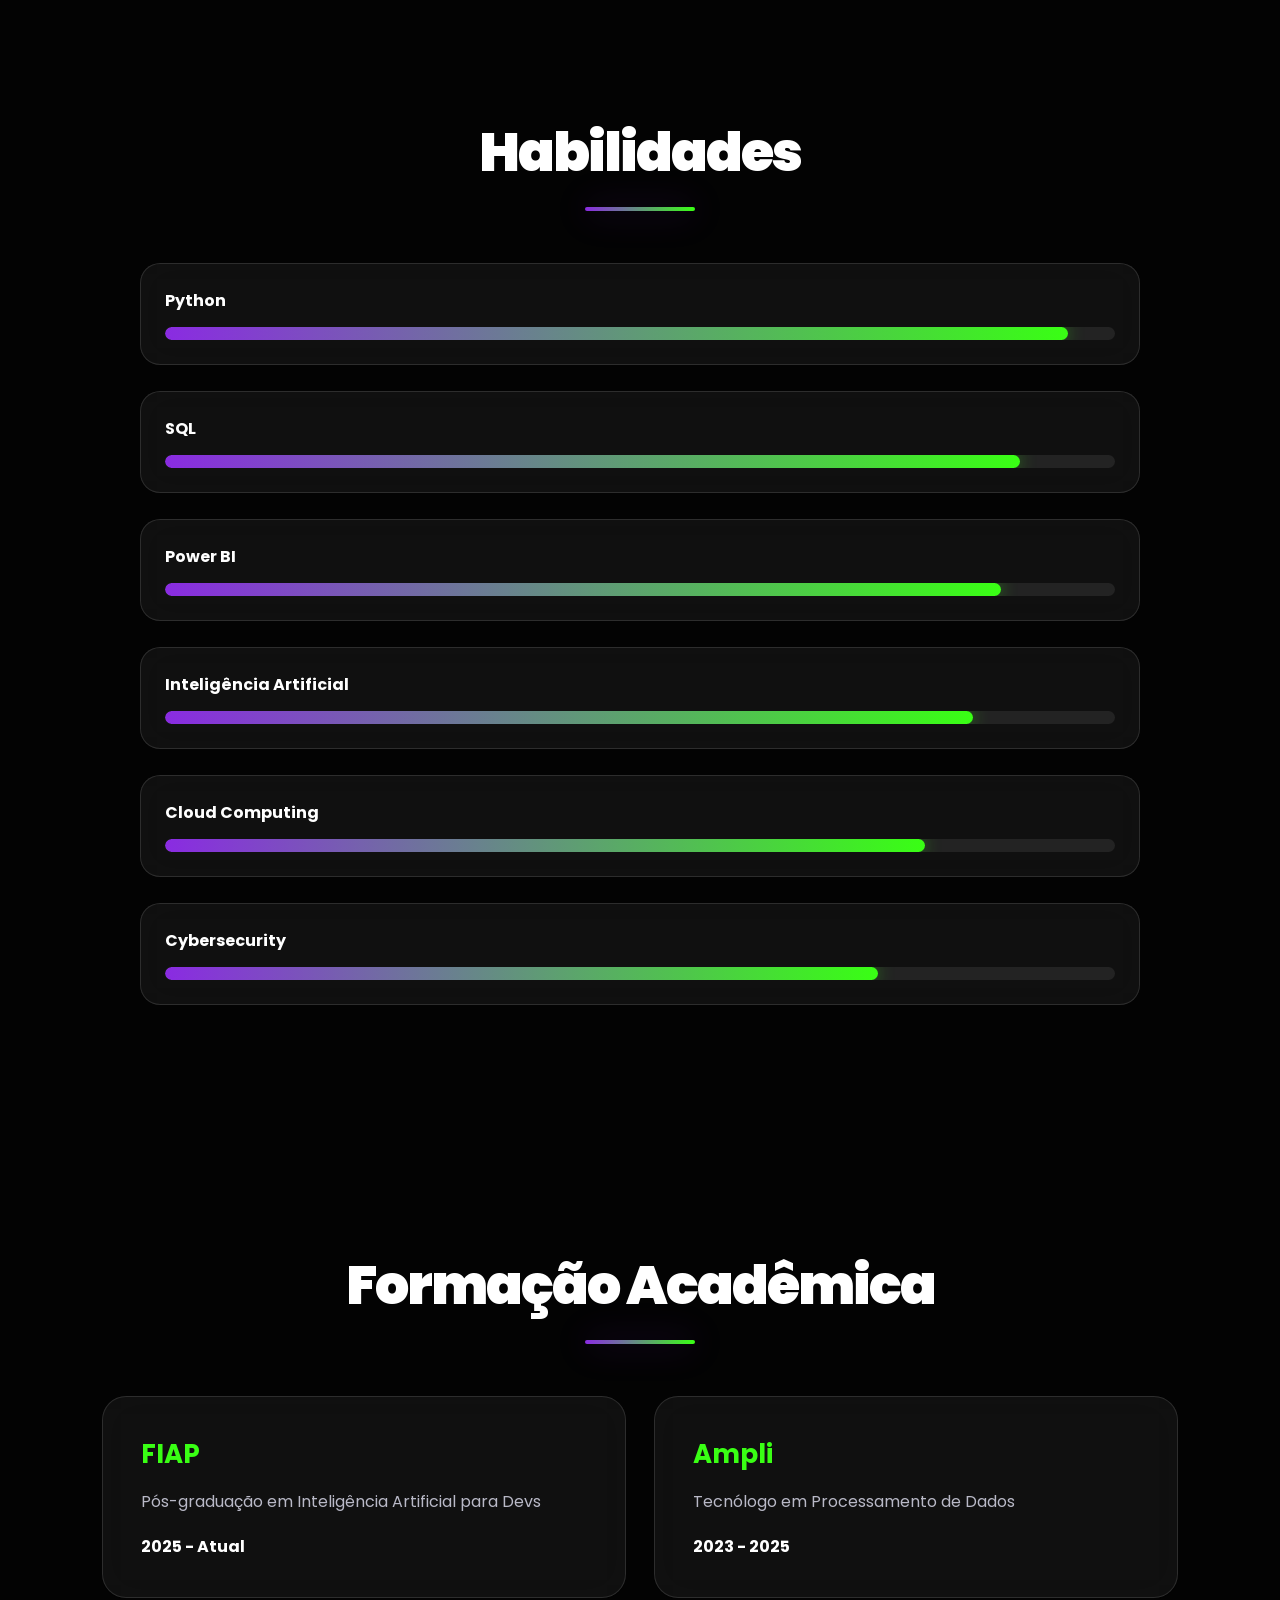
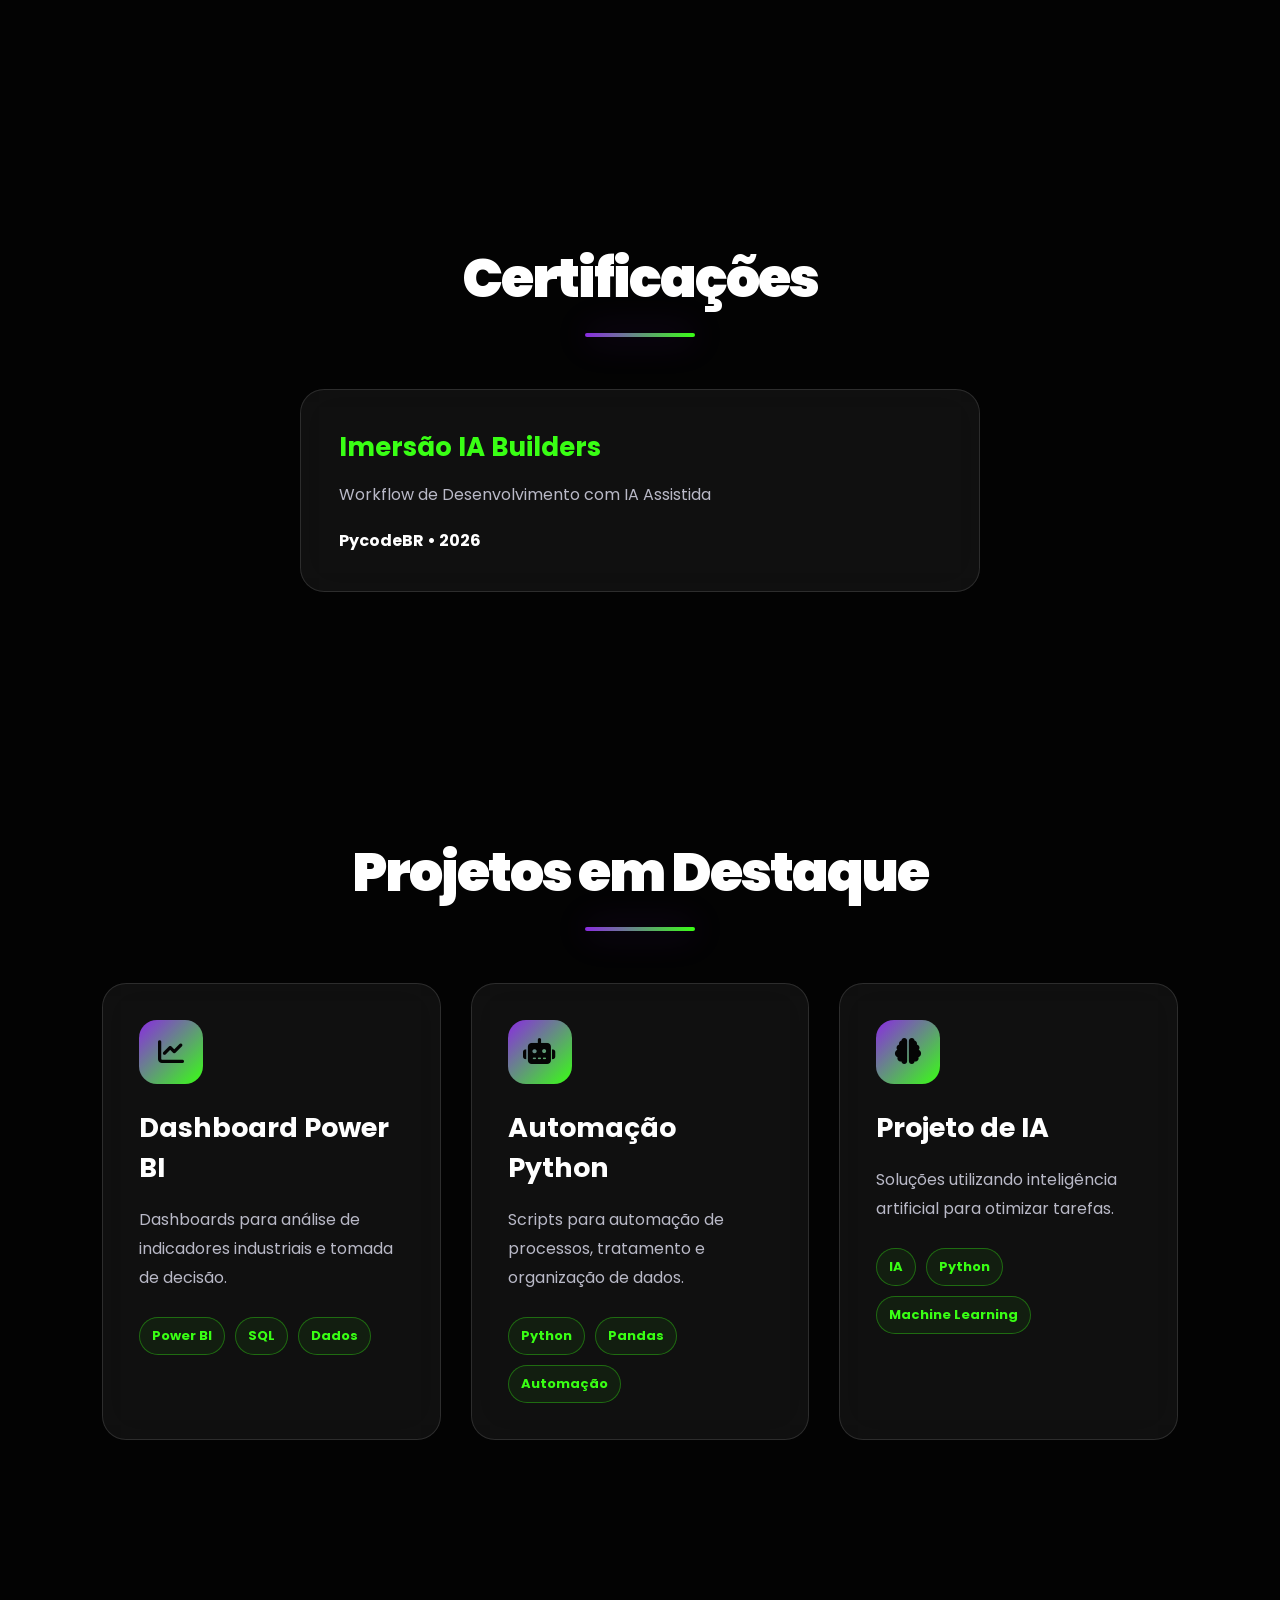
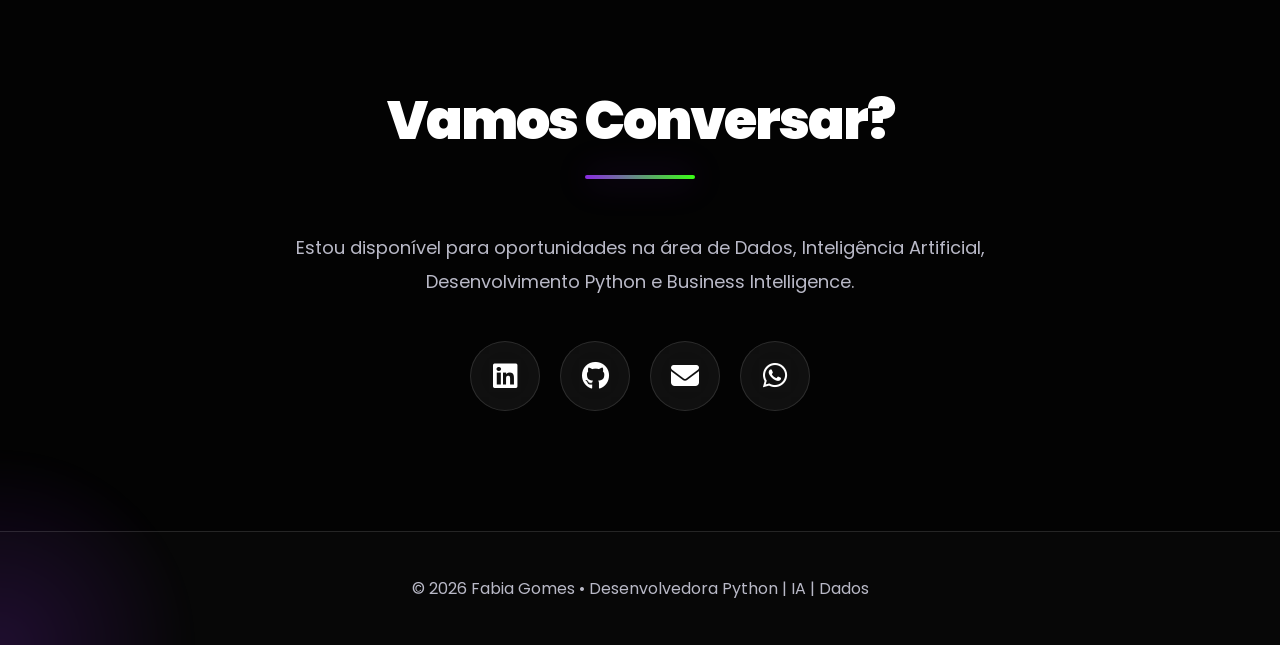
==== commit 662a1bd6: "Add files via upload" ====
--- a/index.html
+++ b/index.html
@@ -93,7 +93,7 @@
 
     <div class="hero-image">
       <div class="hexagon">
-        <img src="perfil.jpeg" alt="Fabia Gomes">
+        <img src="./perfil.jpeg" alt="Fabia Gomes">
       </div>
     </div>
   </section>
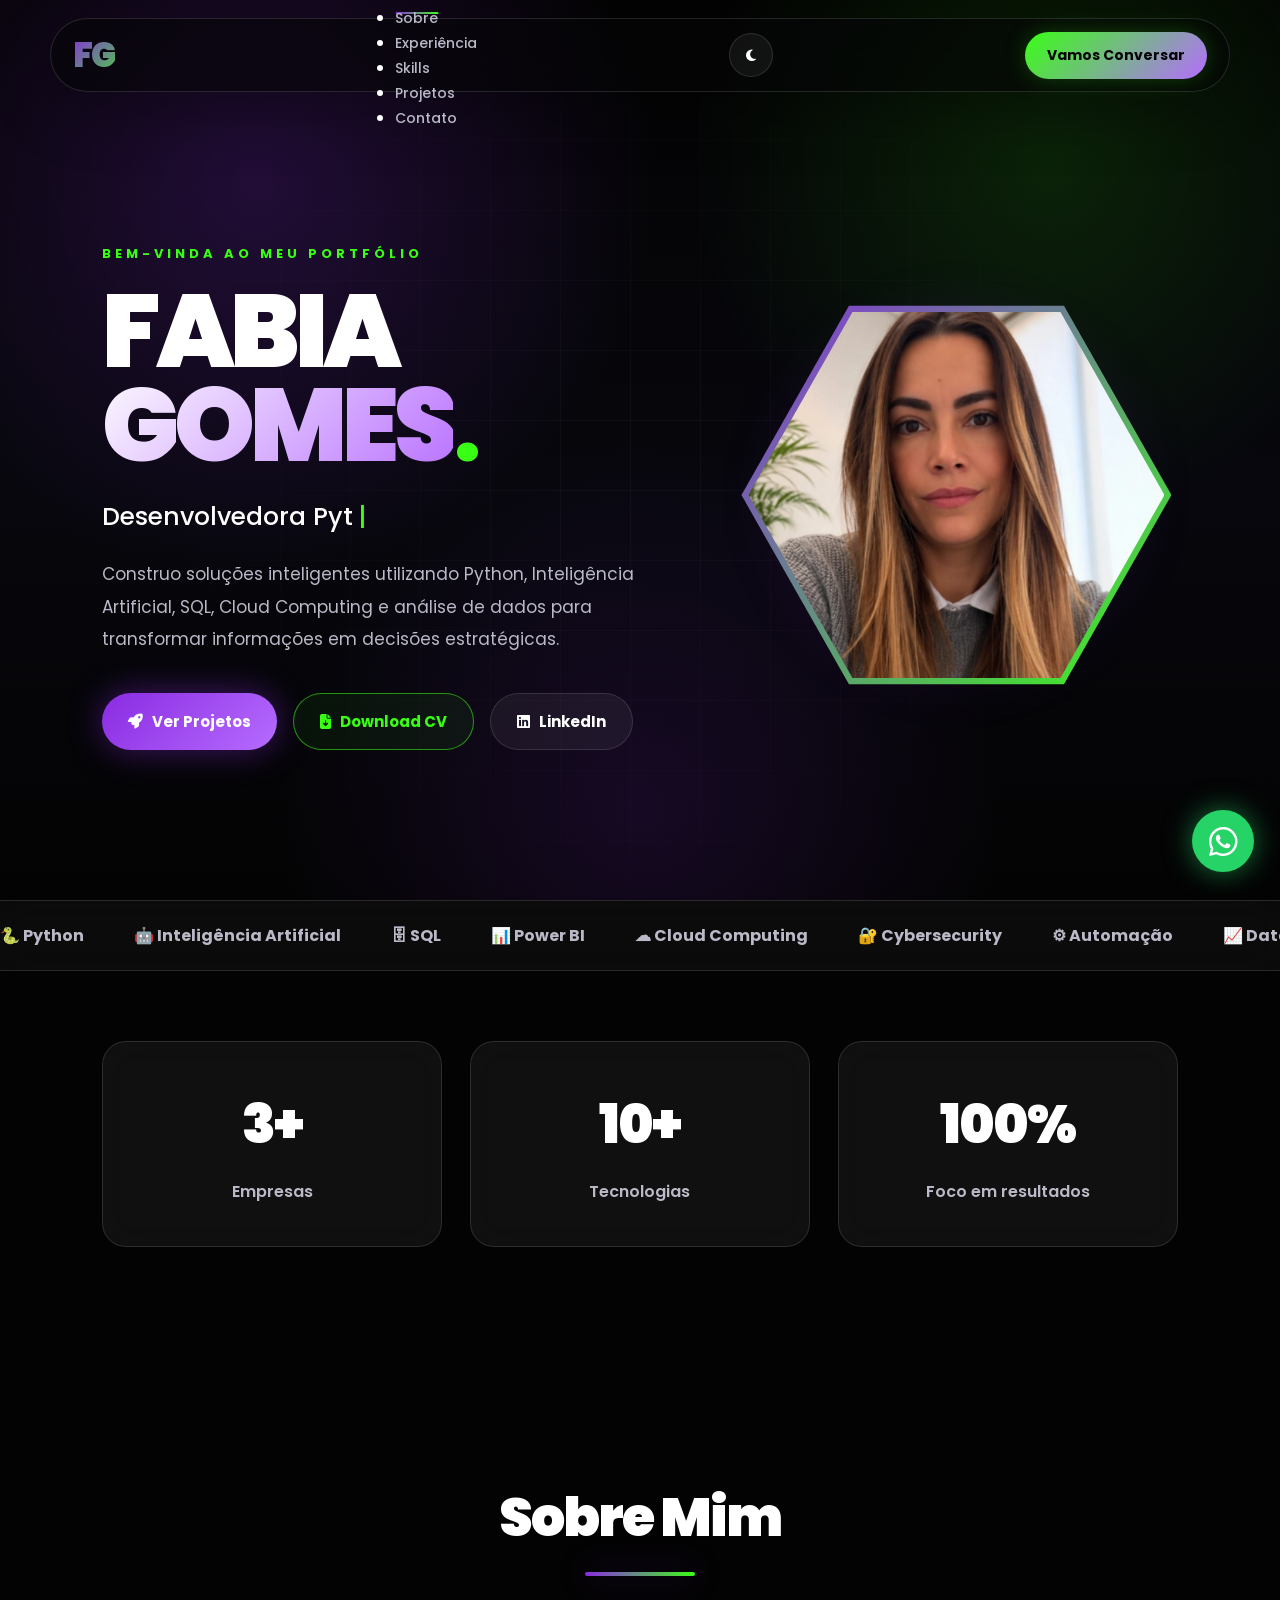
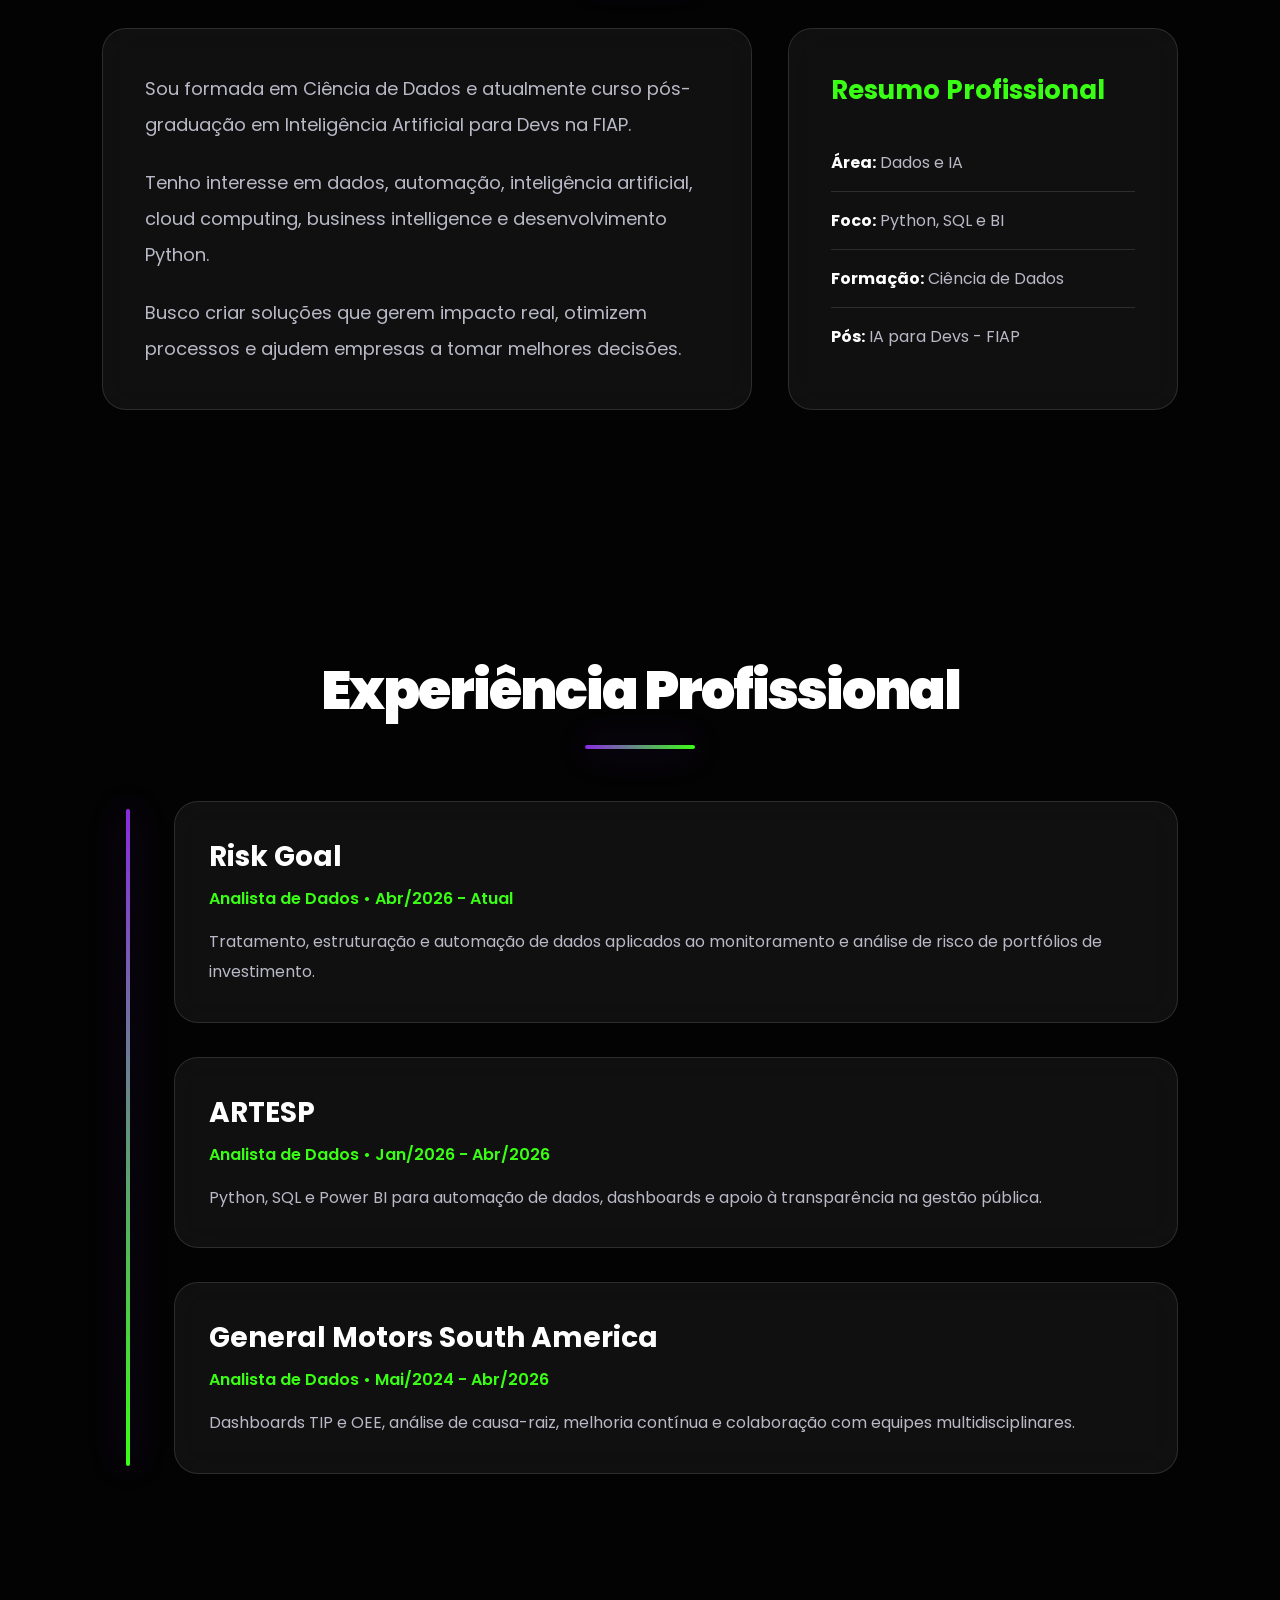
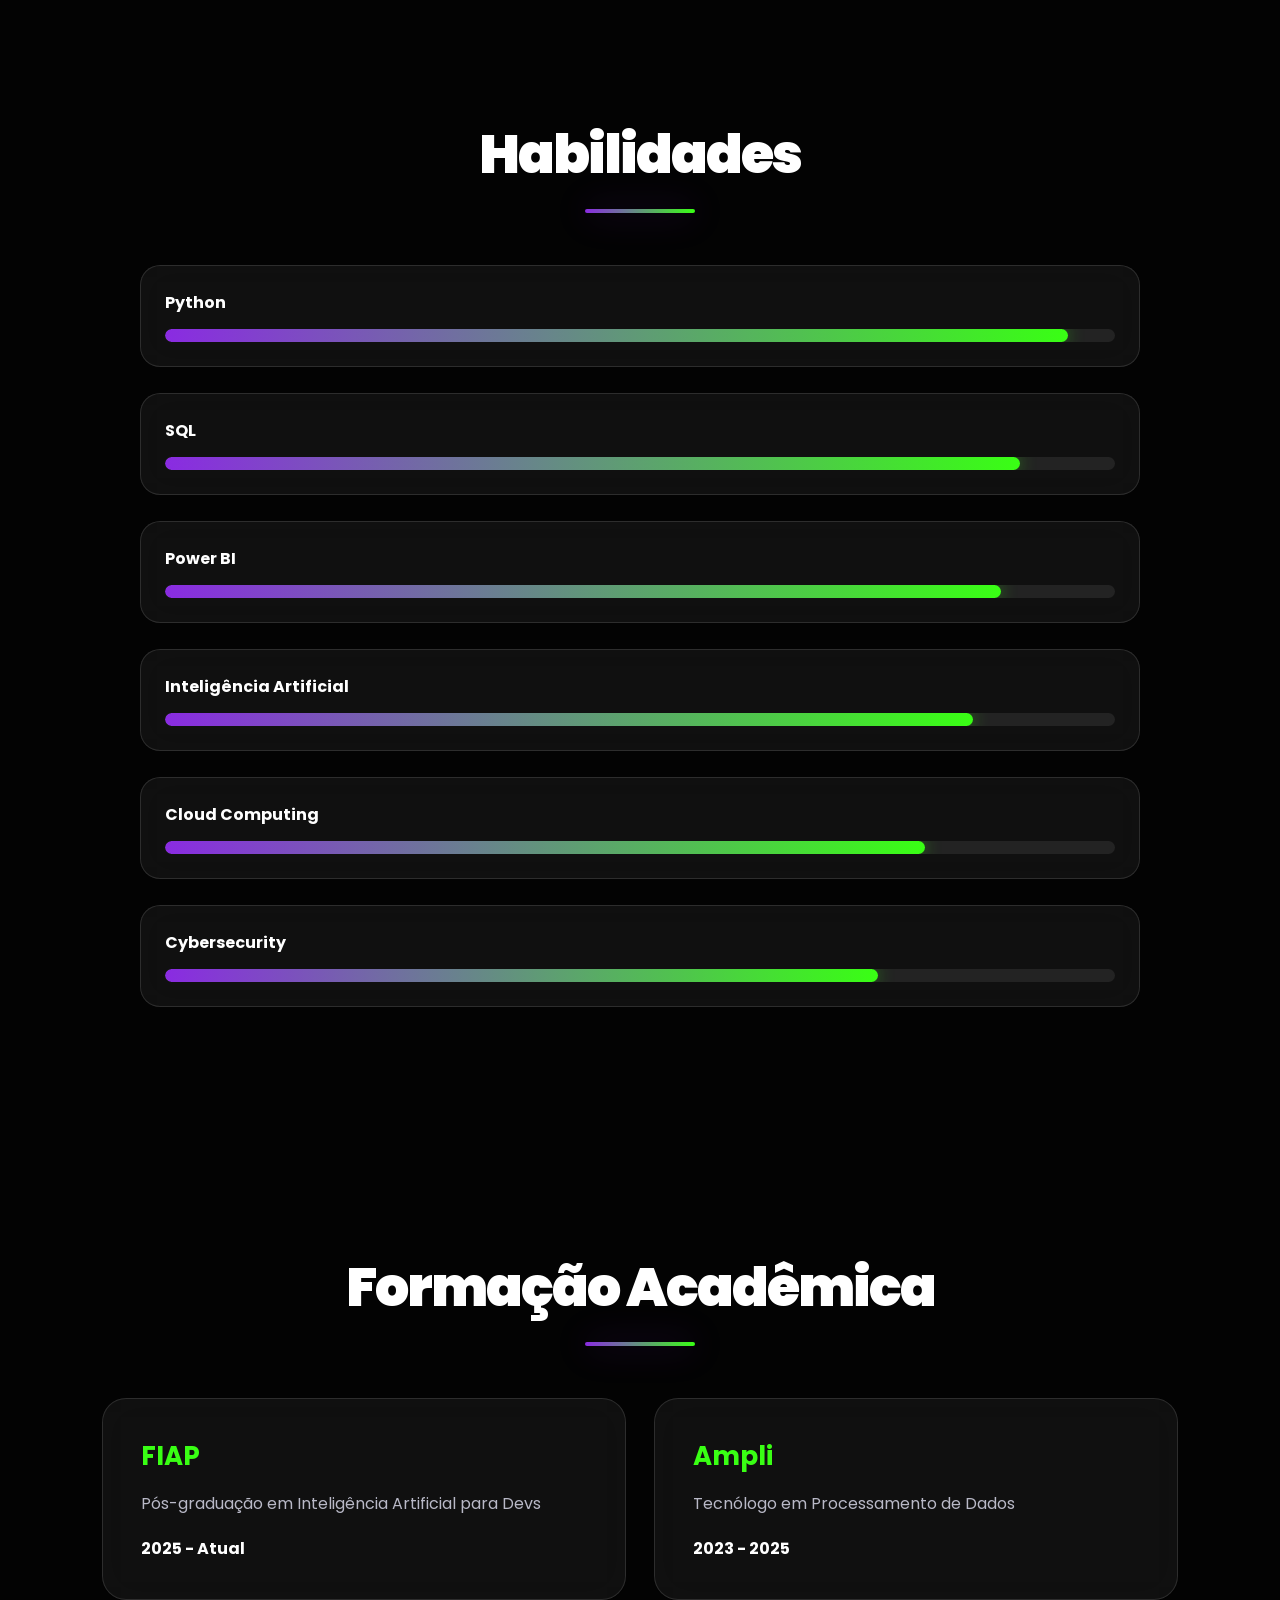
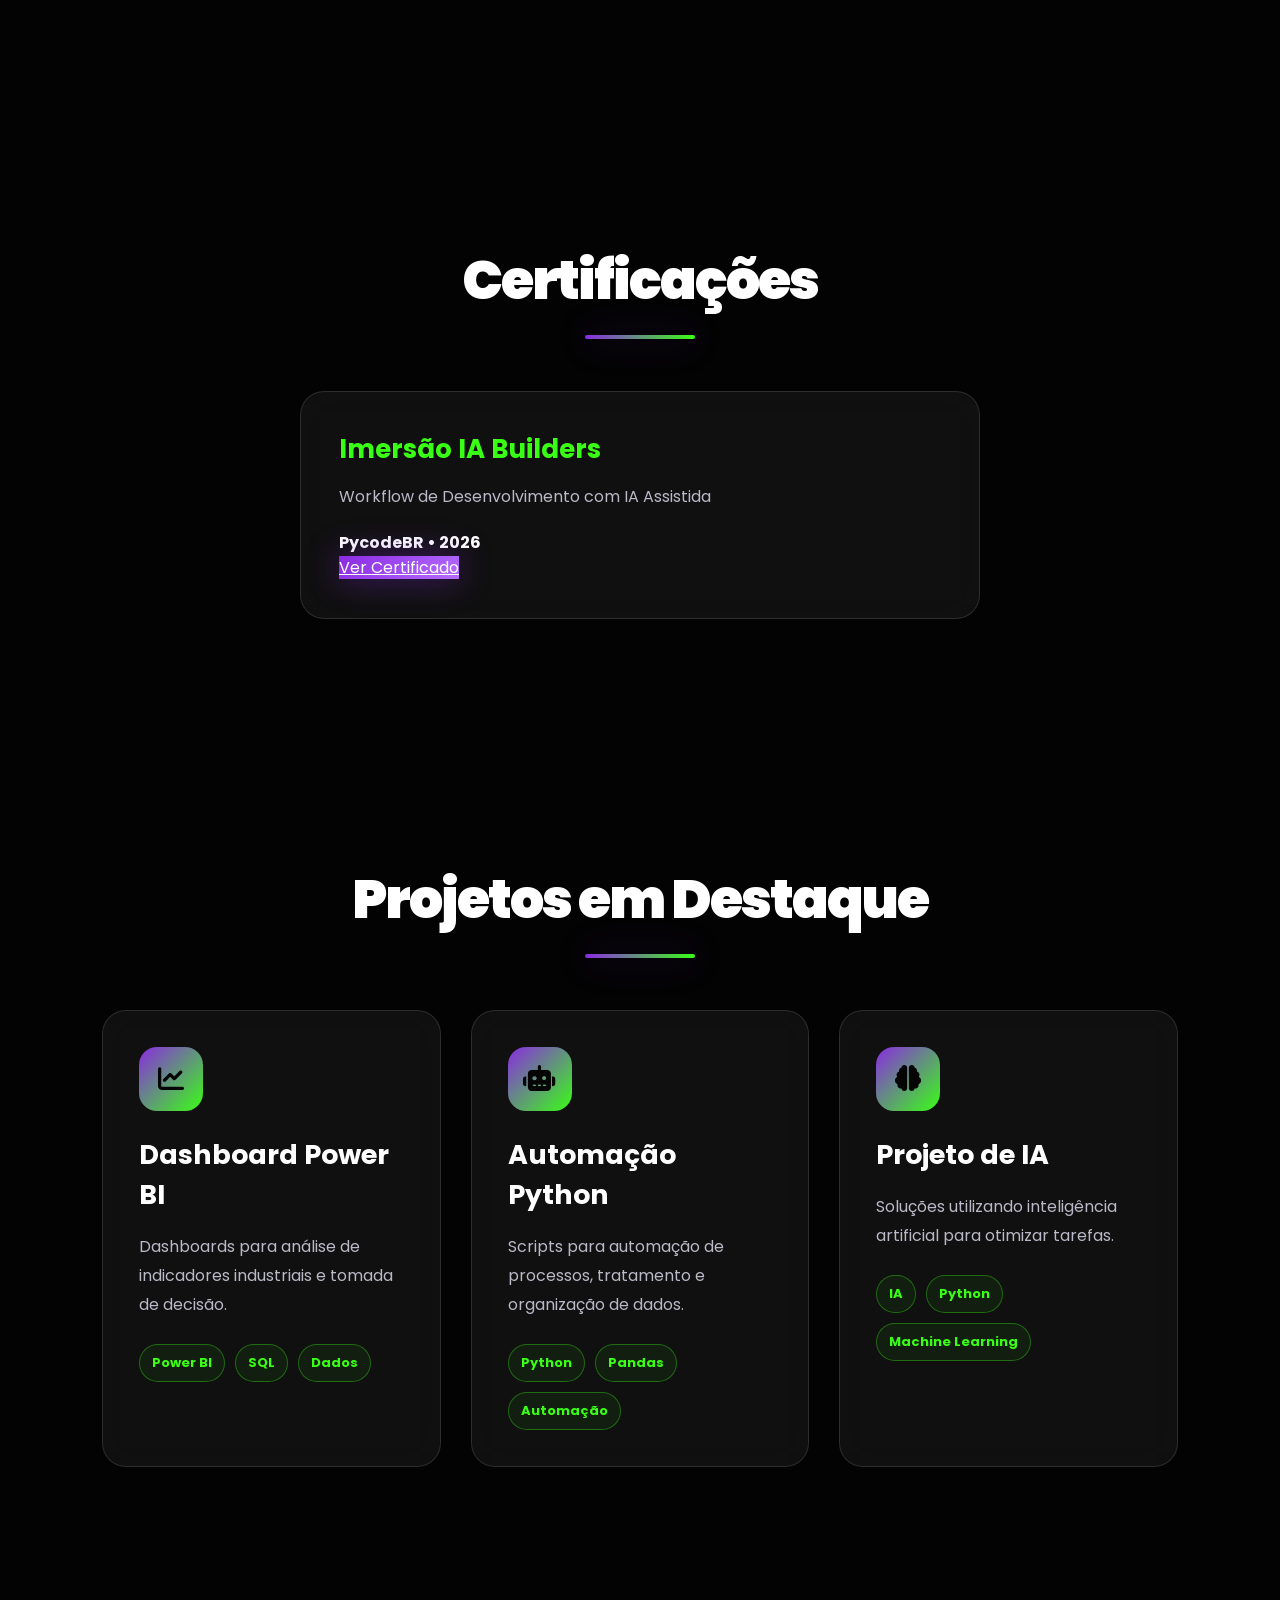
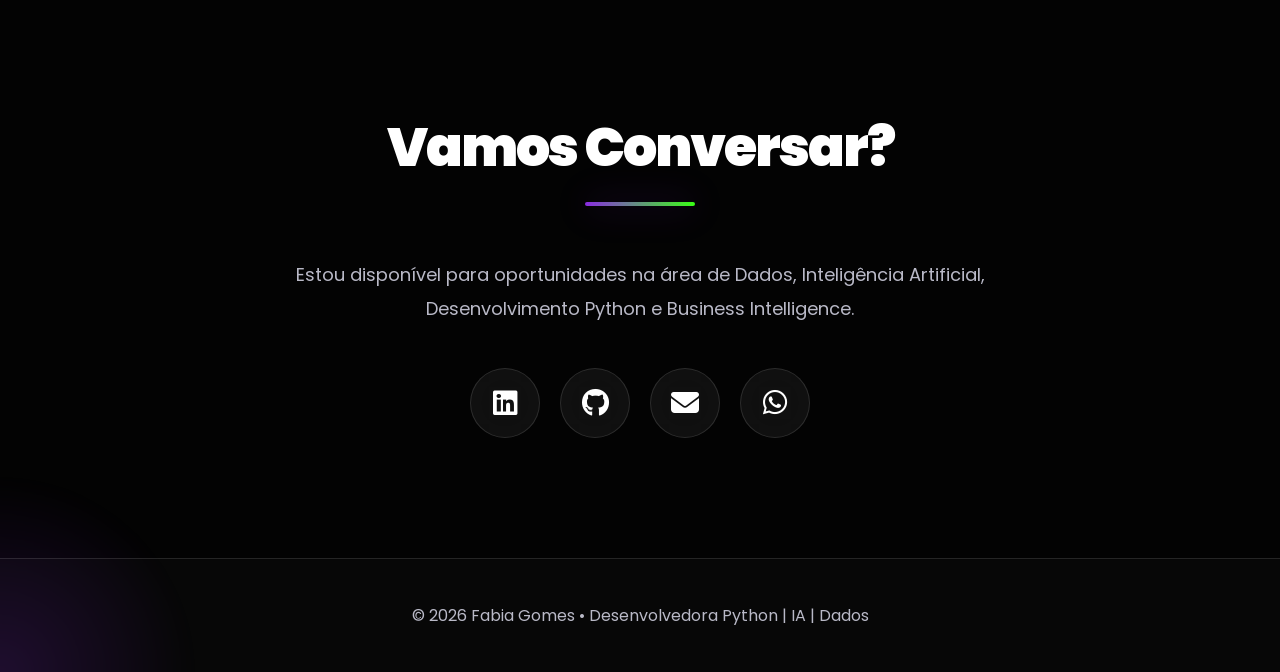
==== commit 40f51677: "Add files via upload" ====
--- a/index.html
+++ b/index.html
@@ -271,6 +271,12 @@
       <h3>Imersão IA Builders</h3>
       <p>Workflow de Desenvolvimento com IA Assistida</p>
       <span>PycodeBR • 2026</span>
+
+      <a href="assets/certificados/certificado-ia-builders.pdf" target="_blank" class="btn-primary">
+      Ver Certificado
+      </a>
+
+
     </div>
   </section>
 
--- a/style.css
+++ b/style.css
@@ -503,10 +503,21 @@
   box-shadow: var(--shadow-purple);
 }
 
+/* CORREÇÃO DOS CARDS DE NÚMEROS */
+.number-card h2::after {
+  display: none !important;
+  content: none !important;
+}
+
 .number-card h2 {
-  font-size: 56px;
-  color: var(--green);
-  margin-bottom: 8px;
+  margin-bottom: 14px !important;
+  position: static !important;
+}
+
+.number-card p {
+  margin-top: 0;
+  position: relative;
+  z-index: 2;
 }
 
 .number-card p {
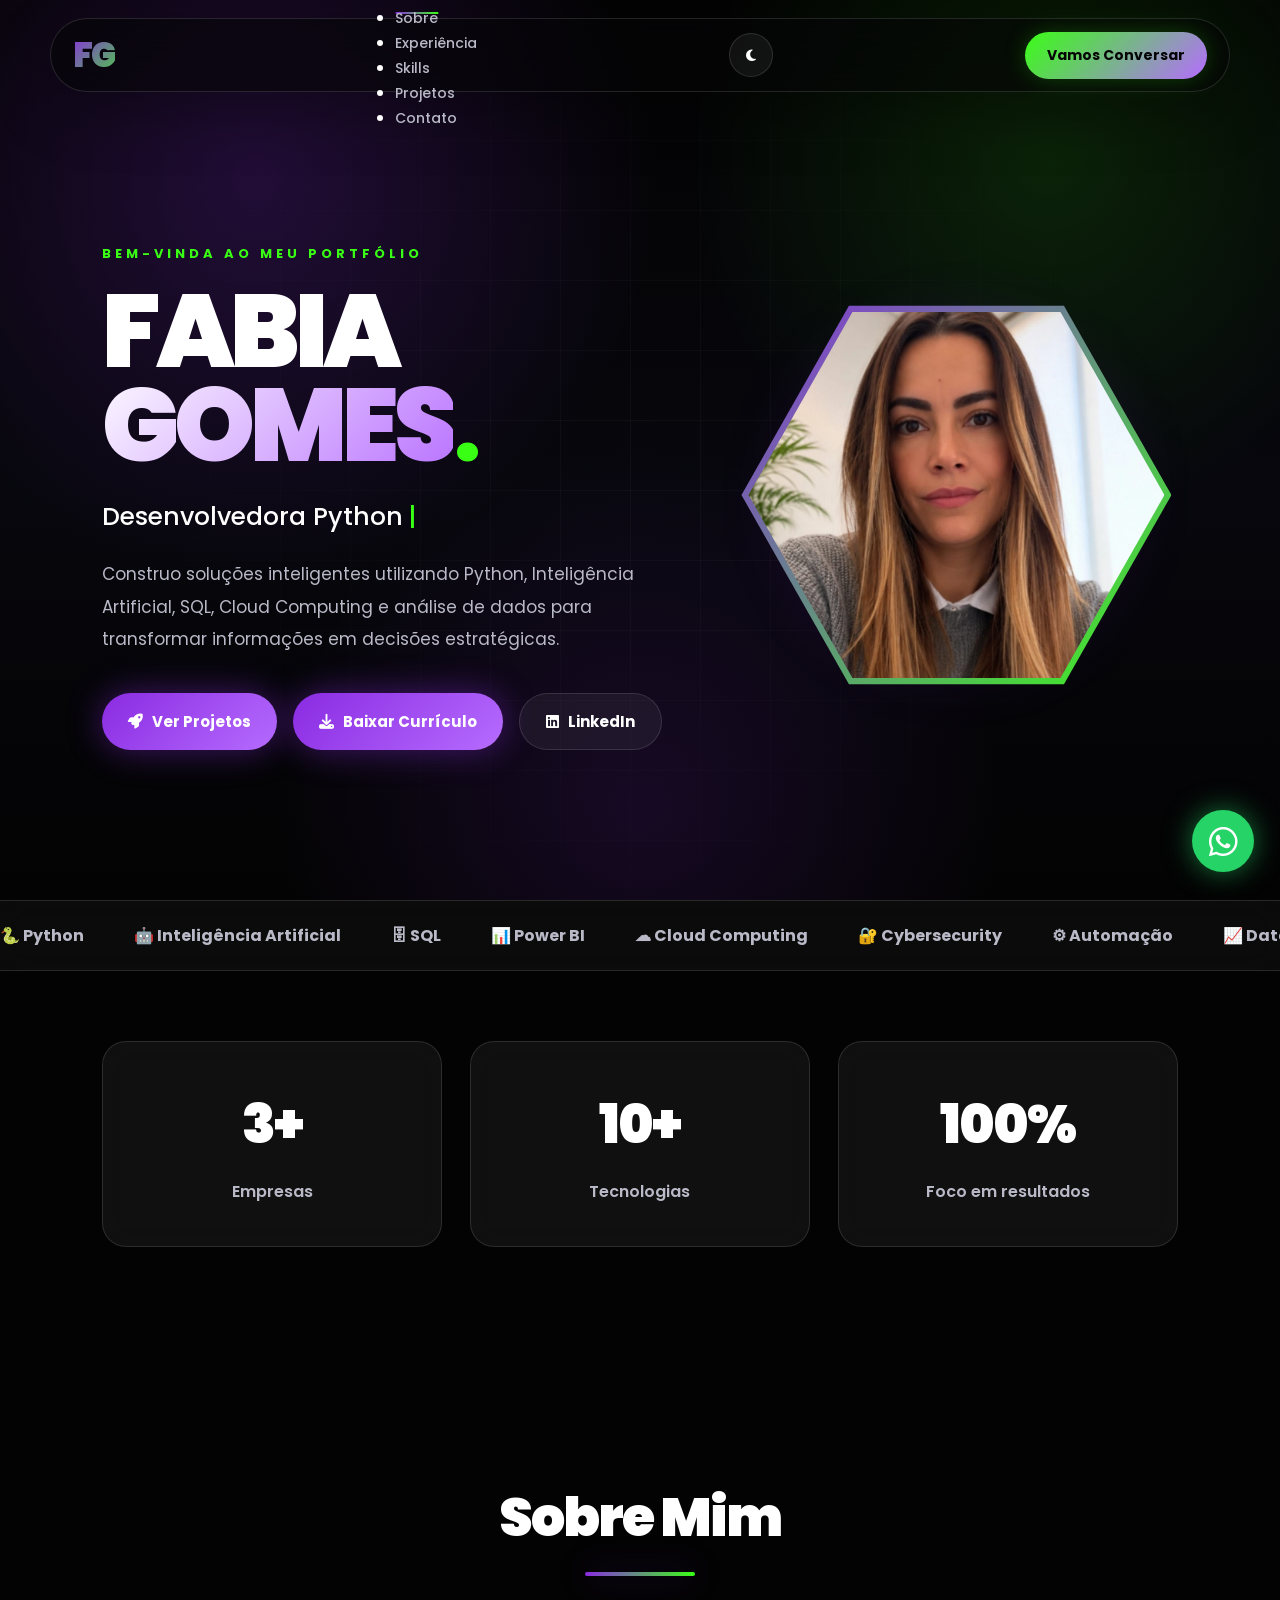
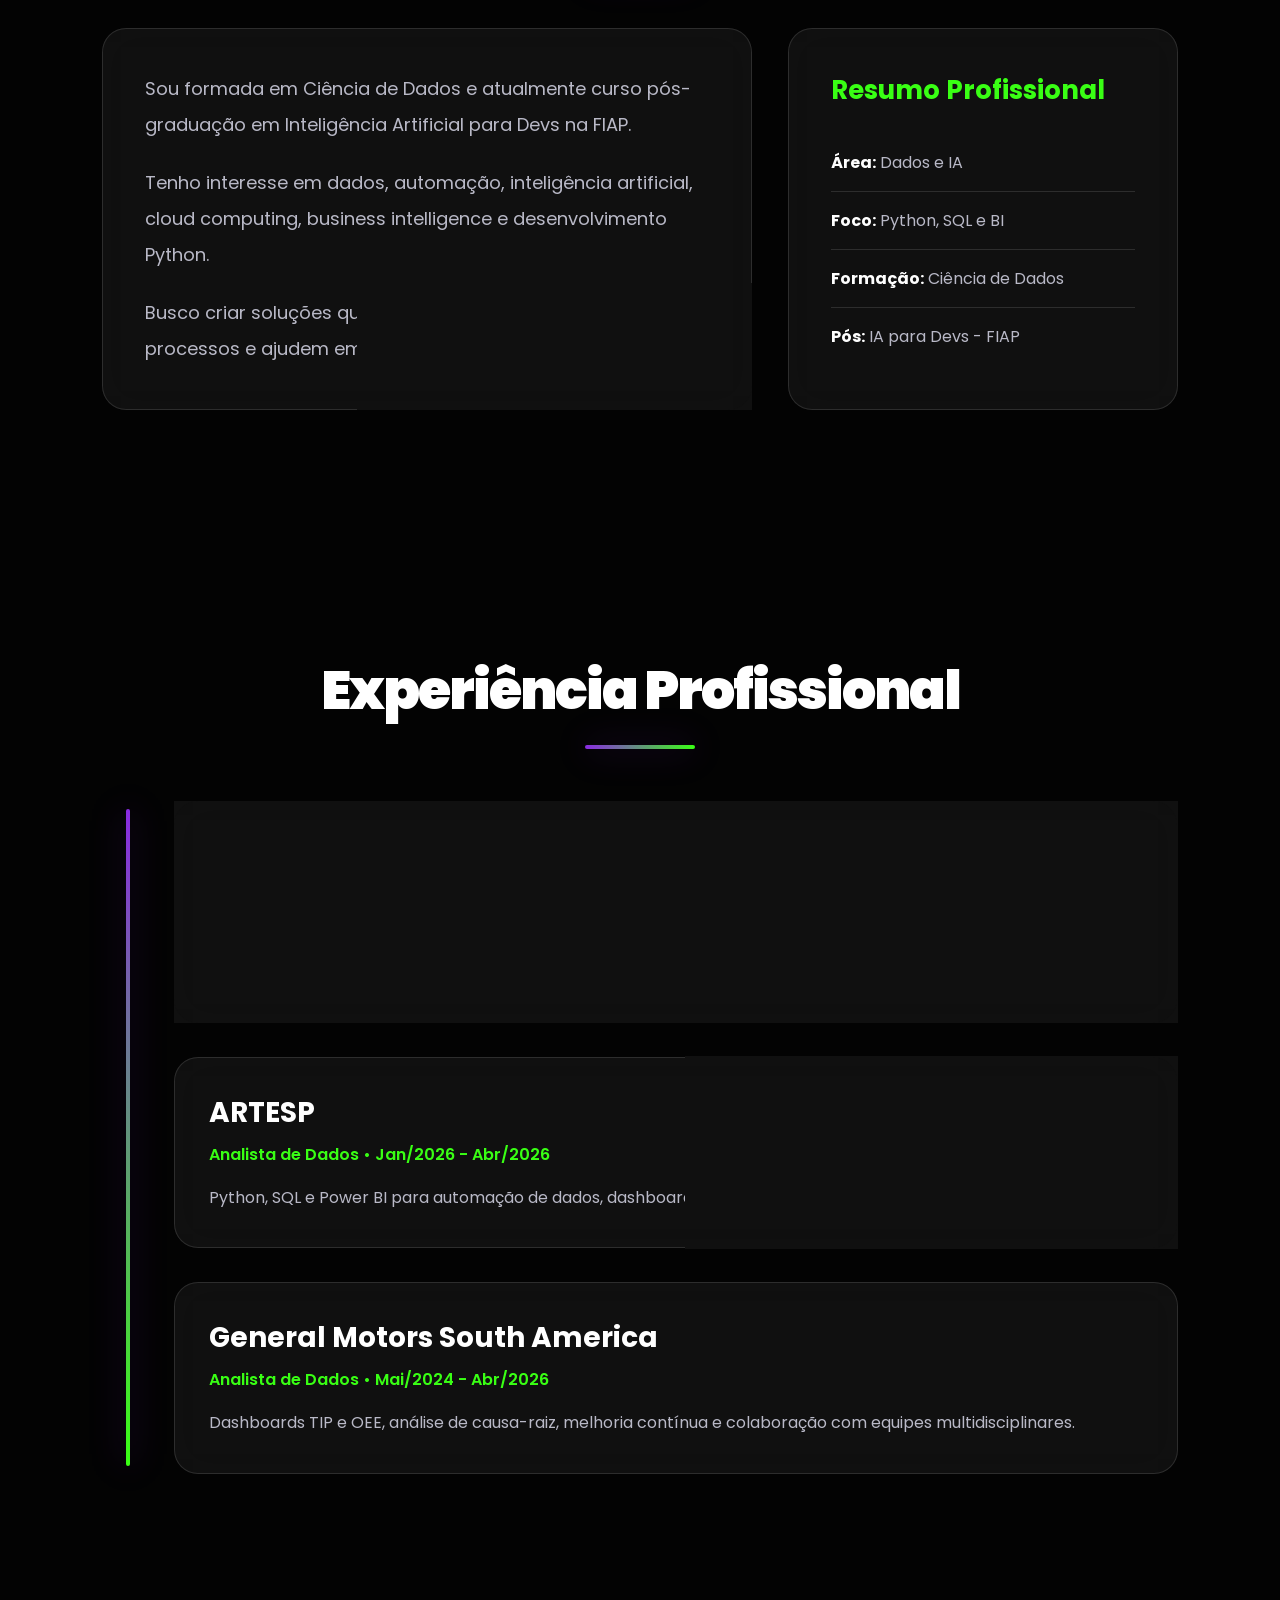
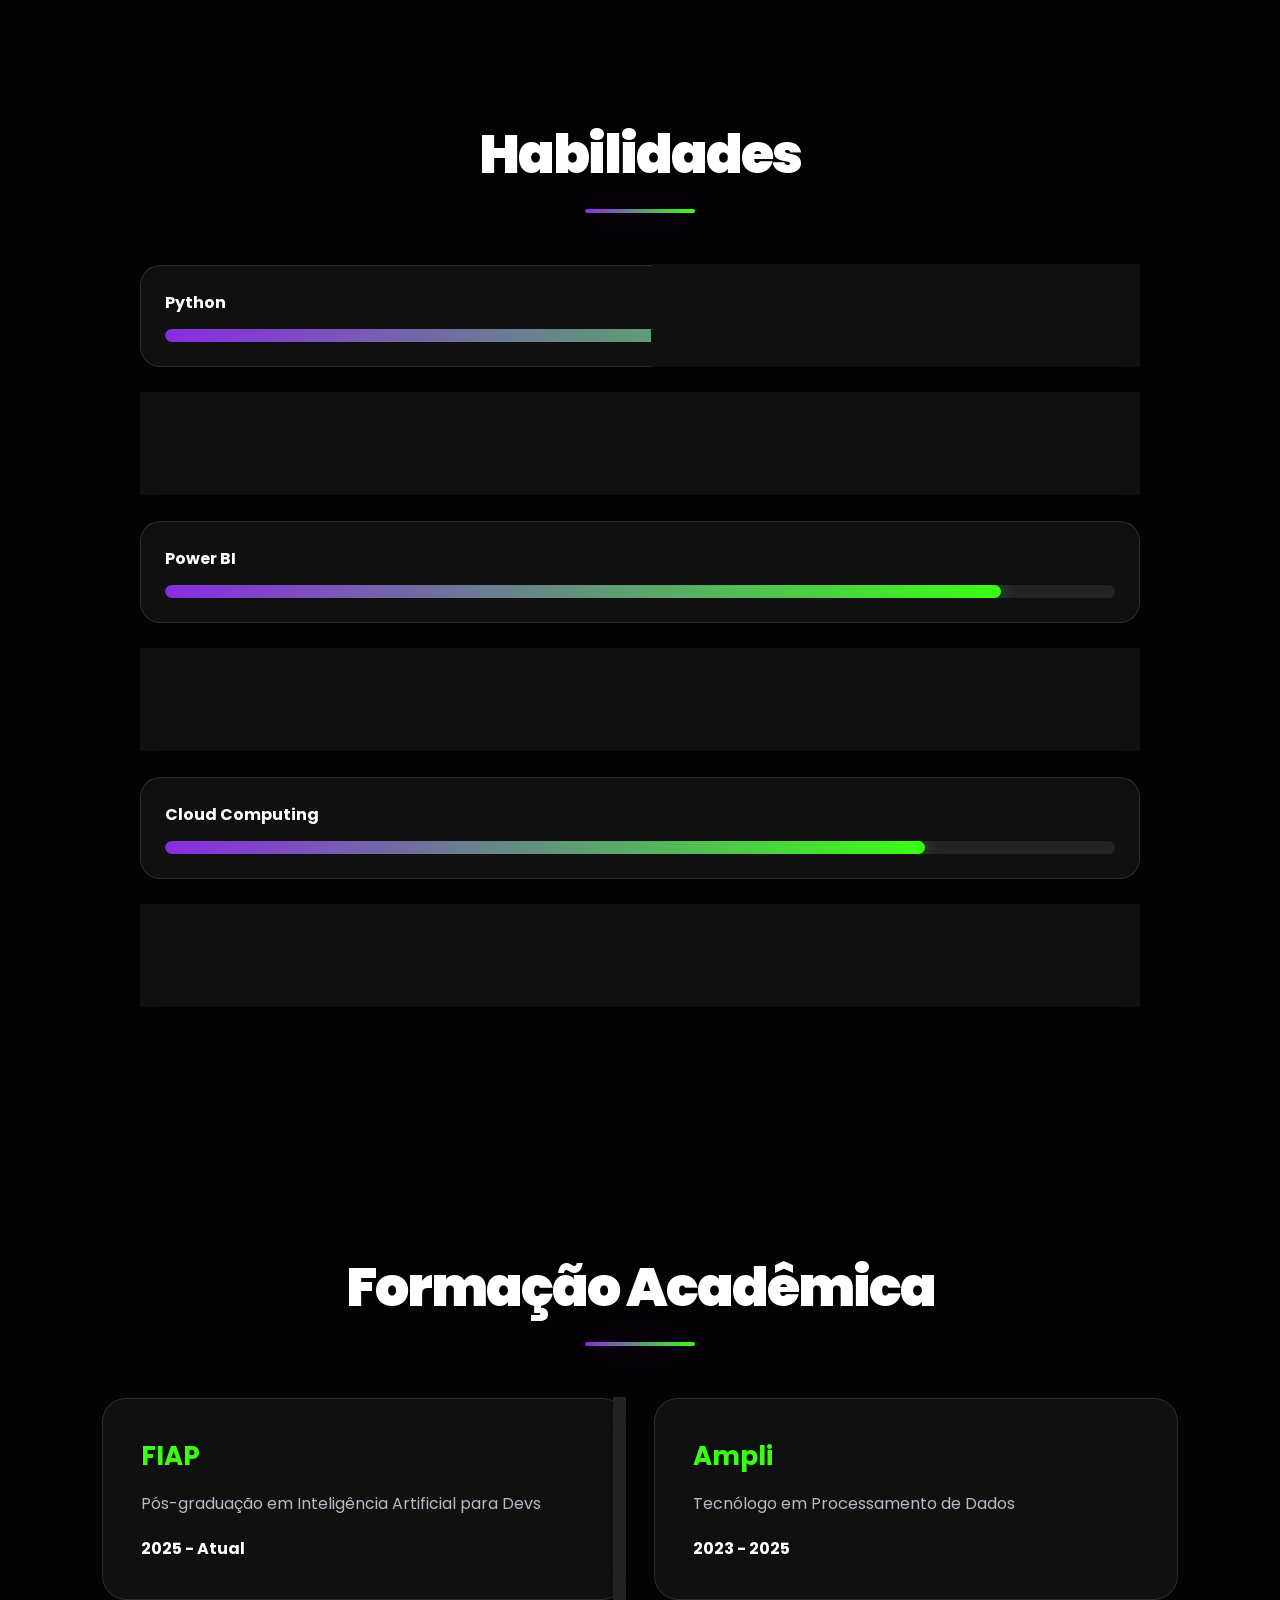
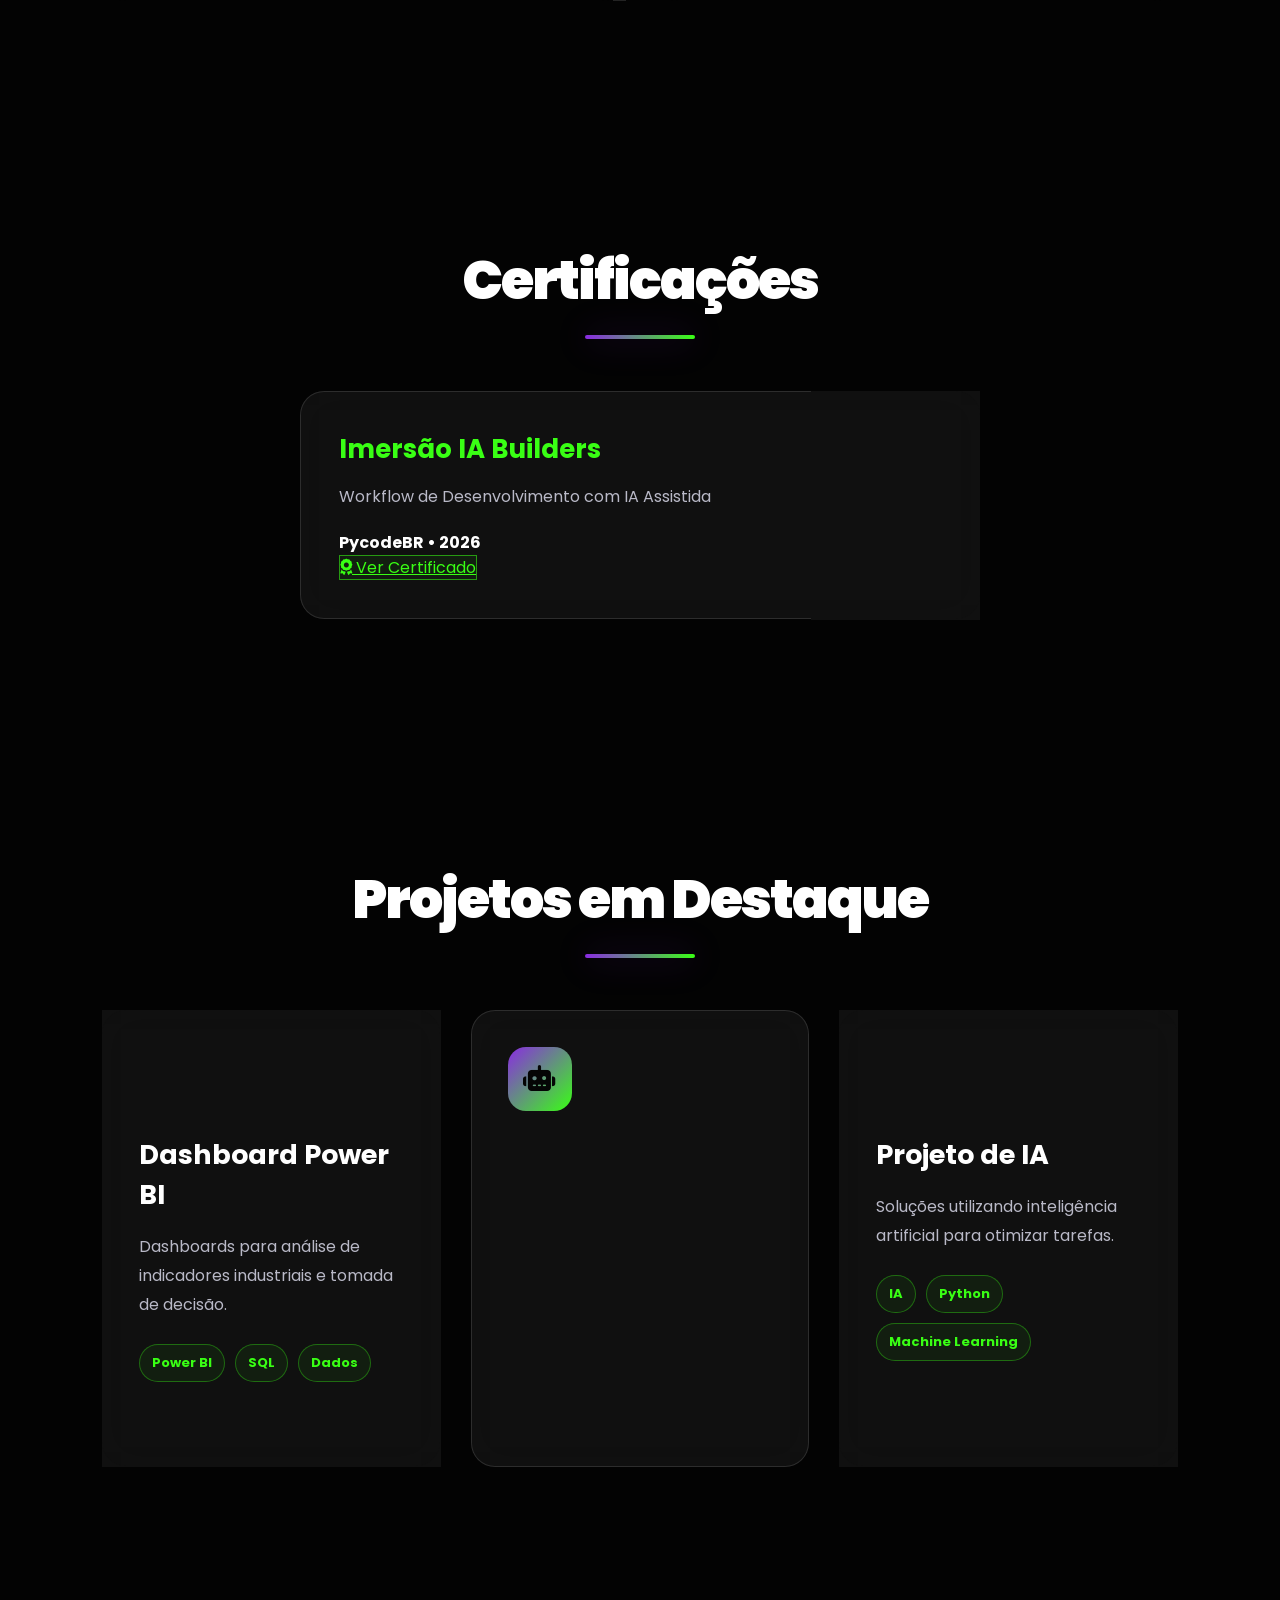
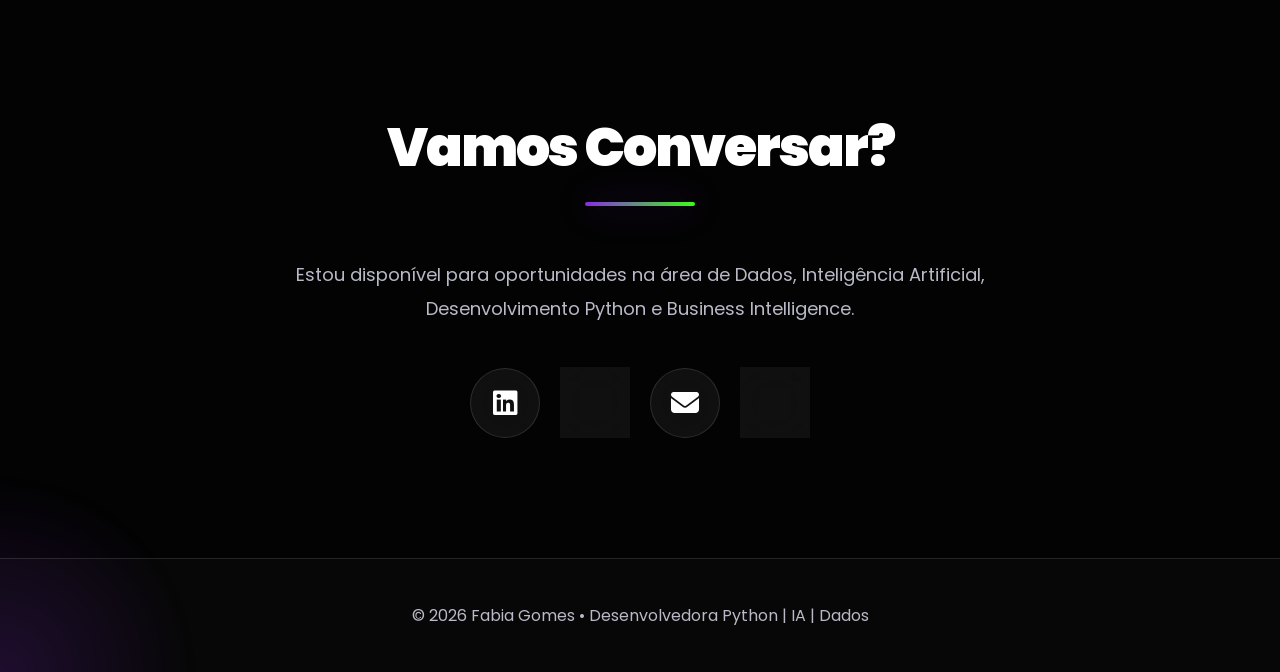
==== commit d14ee37d: "Add files via upload" ====
--- a/index.html
+++ b/index.html
@@ -81,9 +81,13 @@
           <i class="fas fa-rocket"></i> Ver Projetos
         </a>
 
-        <a href="assets/cv/curriculo-fabia.pdf" class="btn-secondary" download>
-          <i class="fas fa-file-download"></i> Download CV
-        </a>
+        <a href="assets/cv/curriculo-fabia.pdf"
+      	   class="btn-primary"
+   	   download>
+
+   	   <i class="fas fa-download"></i>
+   	   Baixar Currículo
+	</a>
 
         <a href="https://linkedin.com/in/fabhiagomes" target="_blank" class="btn-linkedin">
           <i class="fab fa-linkedin"></i> LinkedIn
@@ -93,7 +97,7 @@
 
     <div class="hero-image">
       <div class="hexagon">
-        <img src="./perfil.jpeg" alt="Fabia Gomes">
+        <img src="assets/img/perfil.jpeg" alt="Fabia Gomes">
       </div>
     </div>
   </section>
@@ -272,10 +276,14 @@
       <p>Workflow de Desenvolvimento com IA Assistida</p>
       <span>PycodeBR • 2026</span>
 
-      <a href="assets/certificados/certificado-ia-builders.pdf" target="_blank" class="btn-primary">
-      Ver Certificado
-      </a>
-
+      <a href="assets/certificados/certificado-ia-builders.pdf"
+         target="_blank"
+   	 class="btn-secondary">
+
+  	 <i class="fas fa-award"></i>
+ 	 Ver Certificado
+      </a>
+	
 
     </div>
   </section>
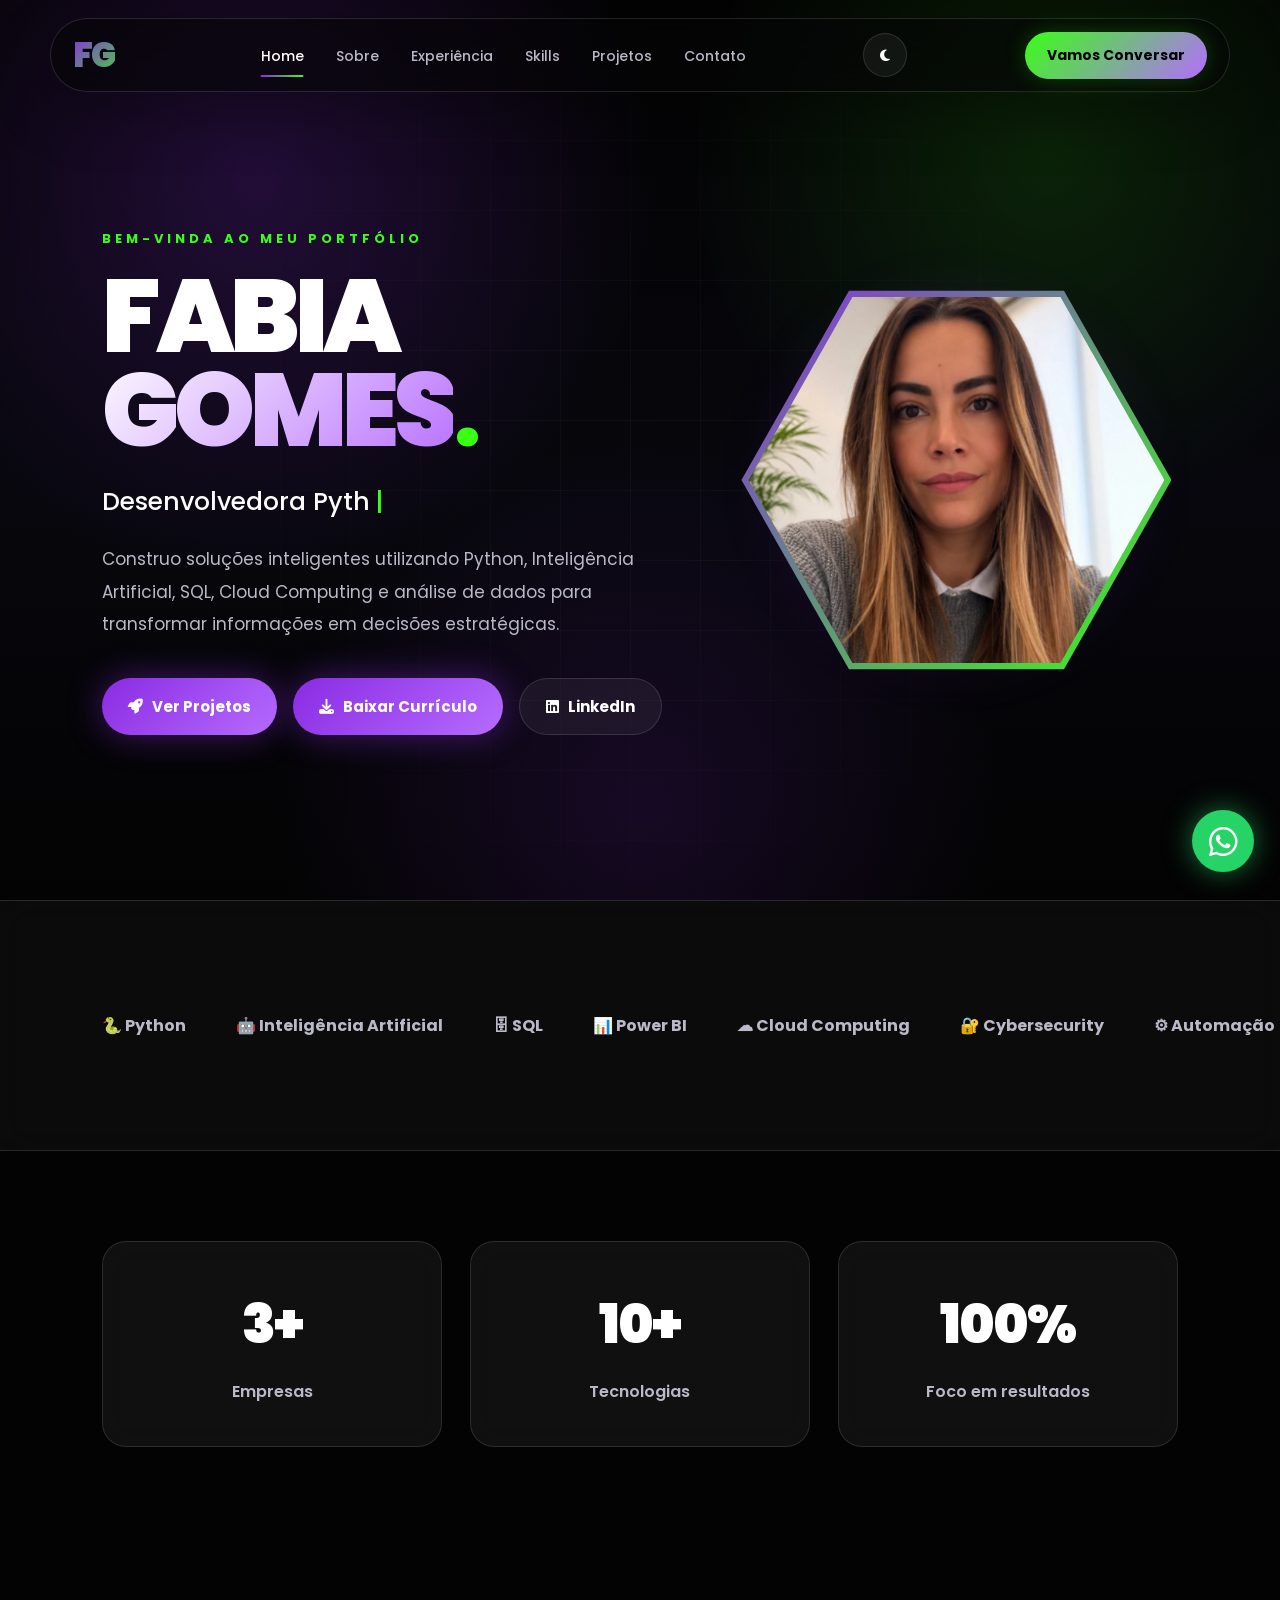
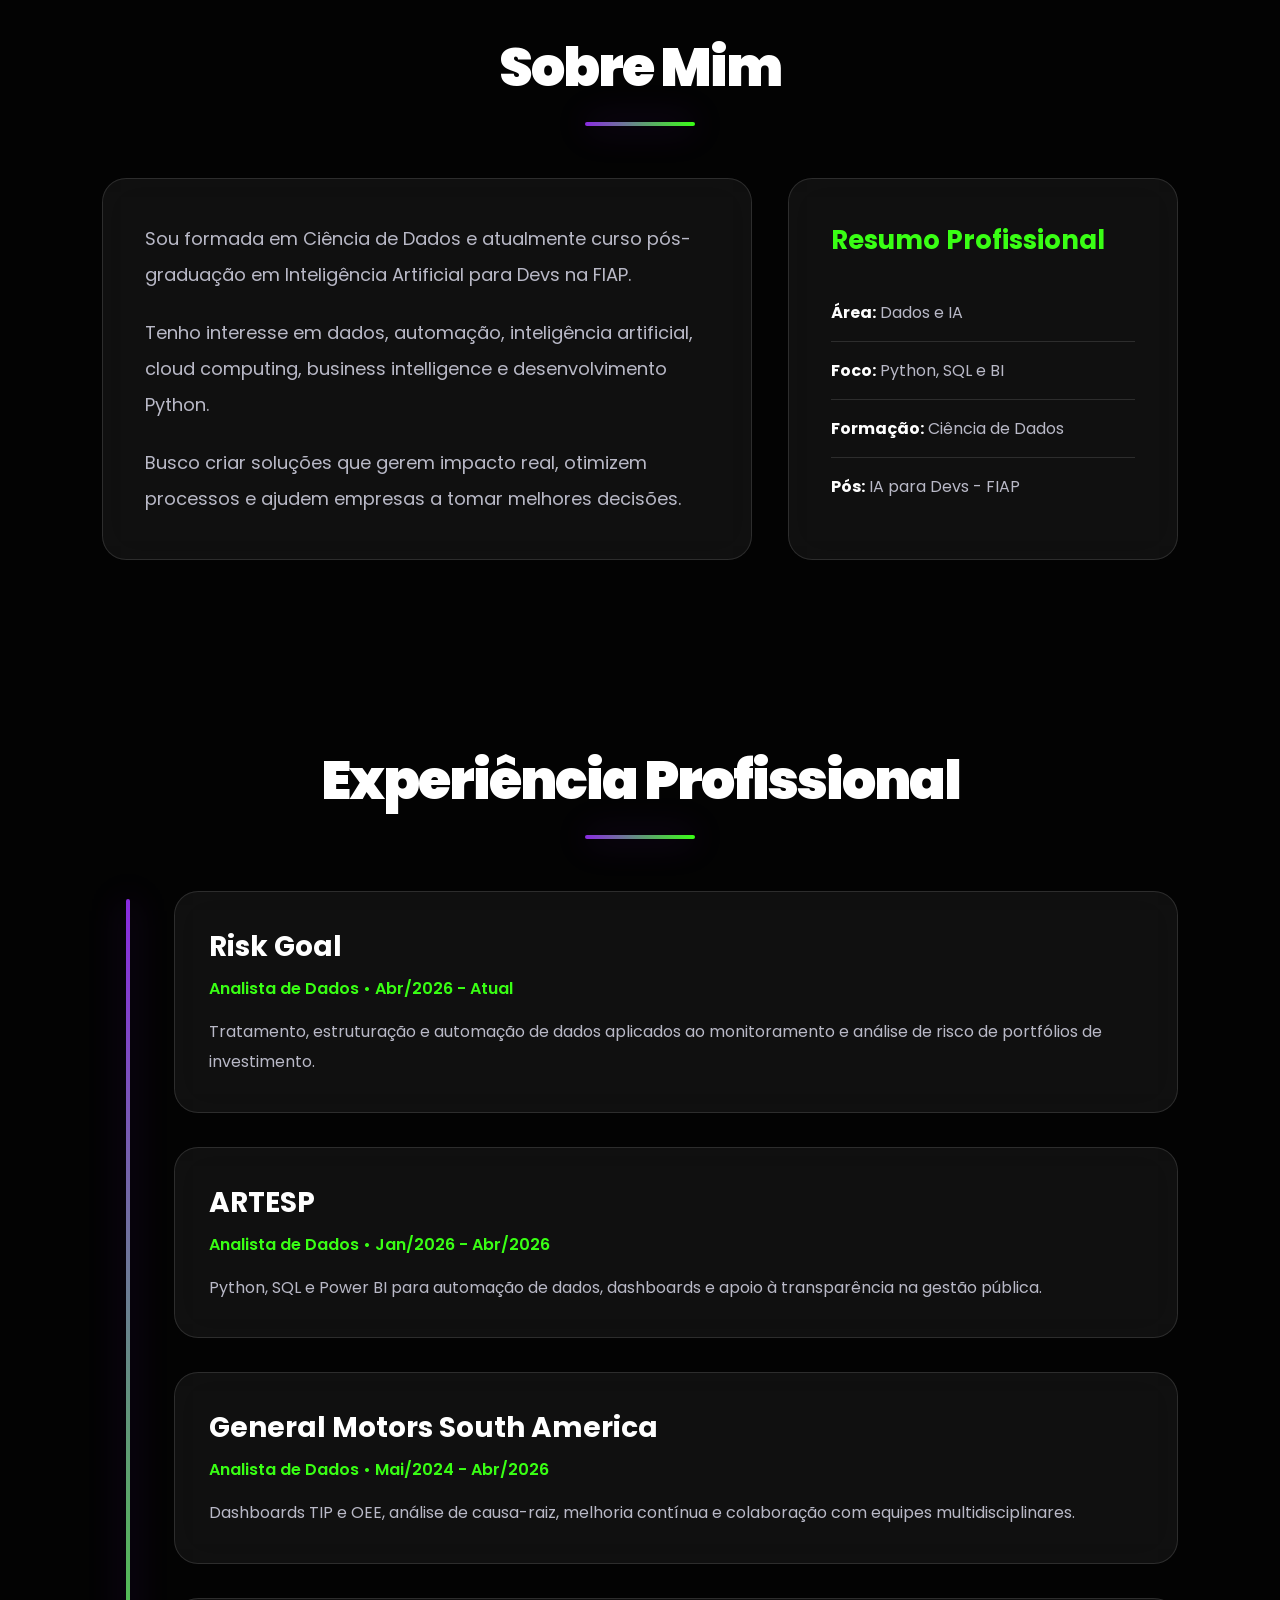
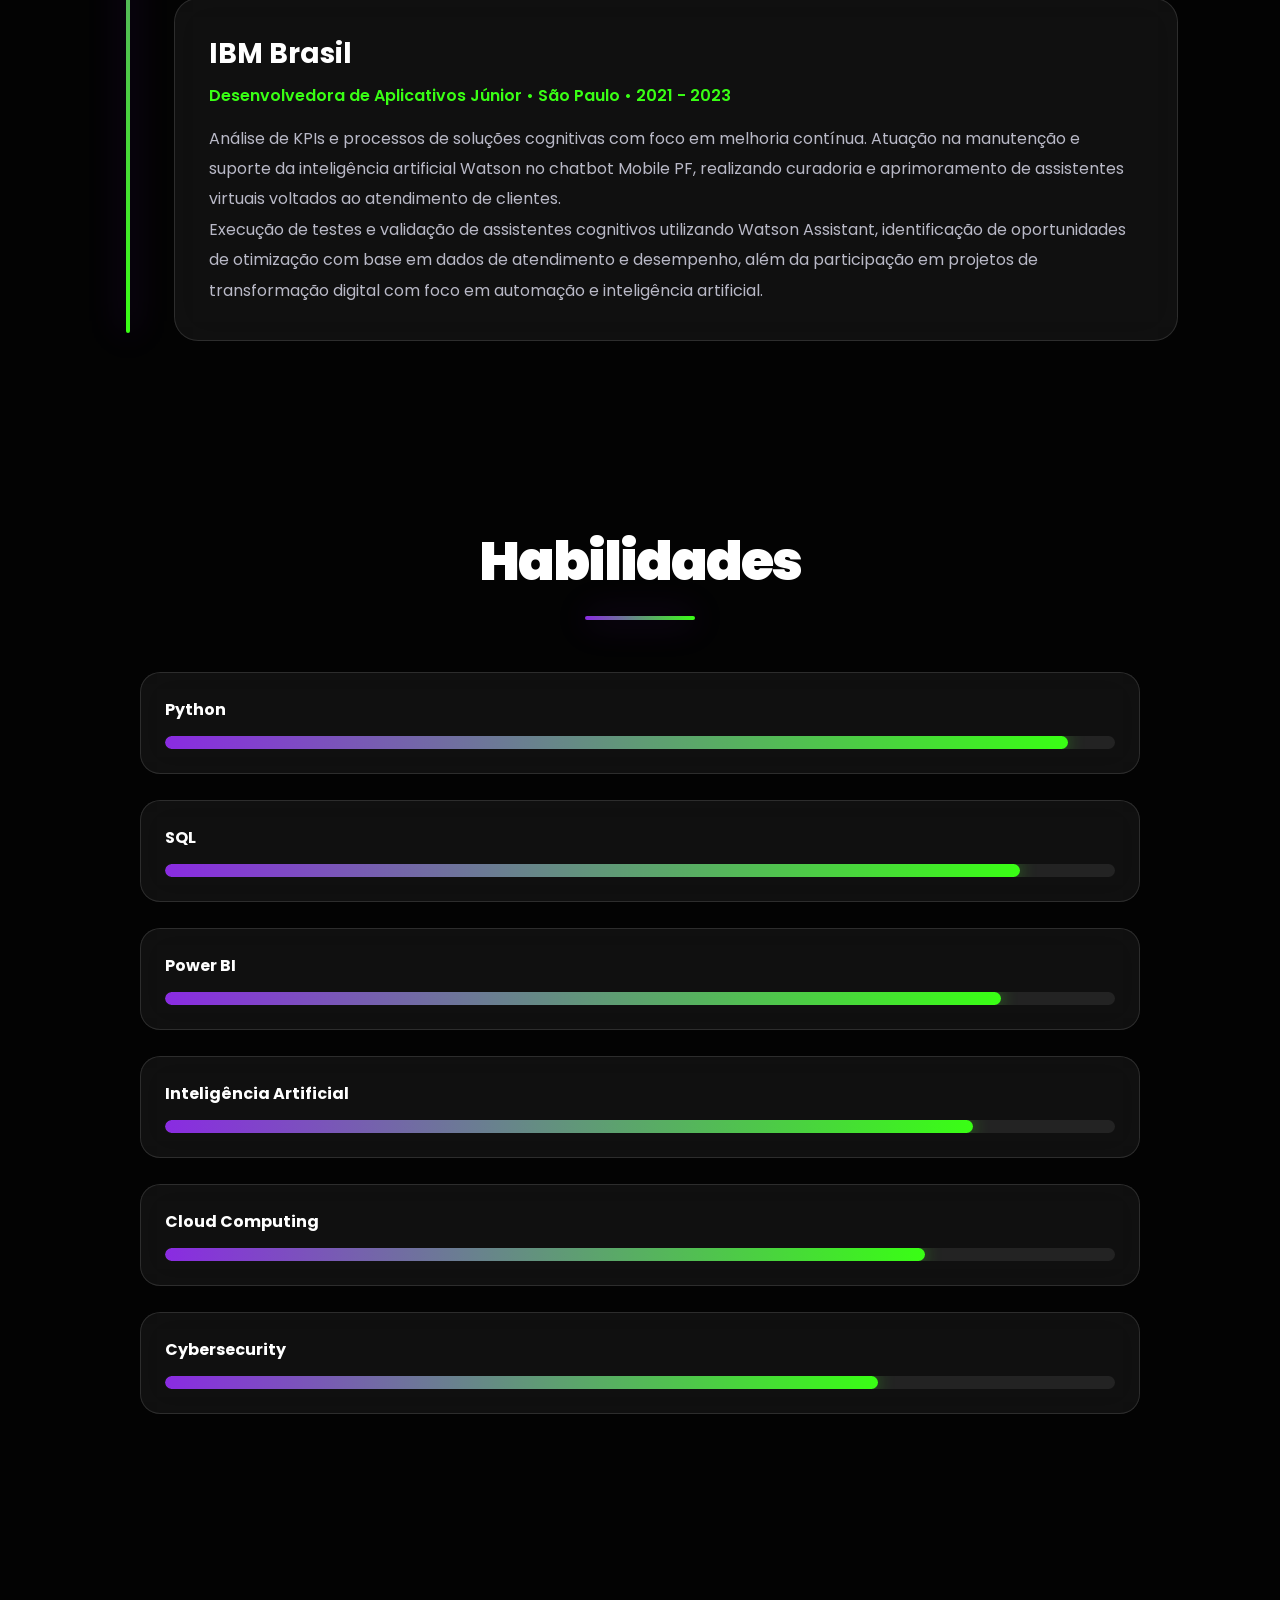
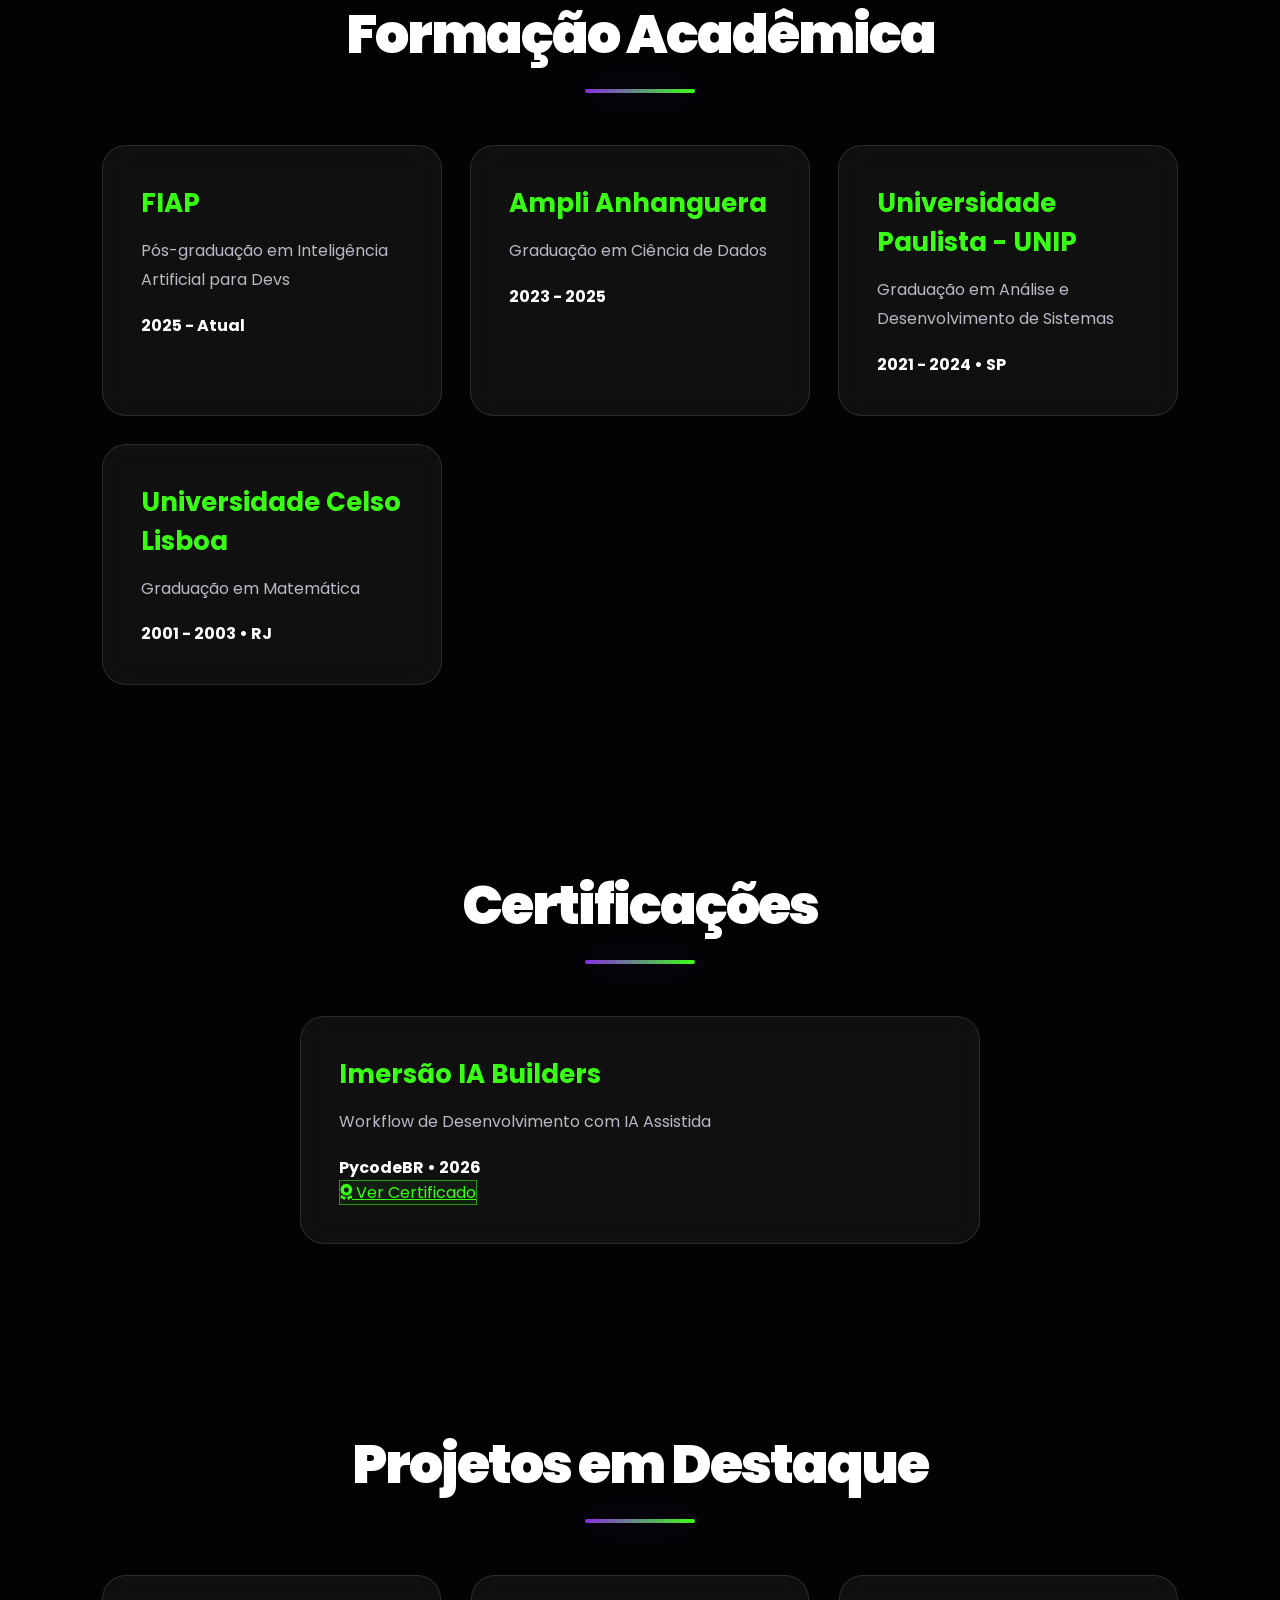
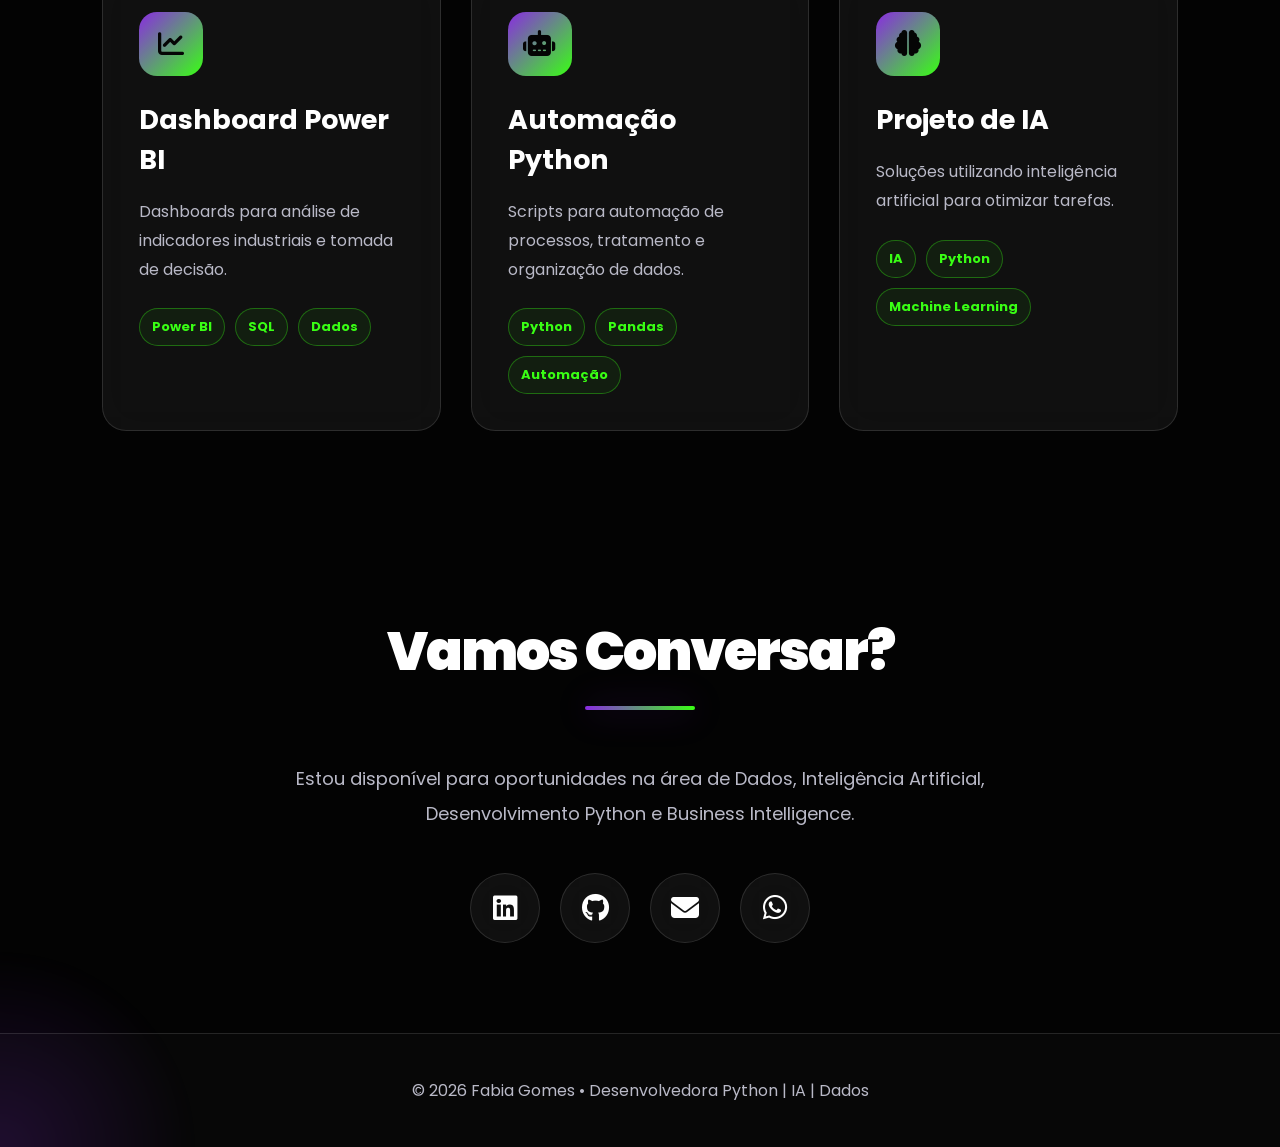
==== commit a6ce85bc: "Add files via upload" ====
--- a/index.html
+++ b/index.html
@@ -208,6 +208,23 @@
           colaboração com equipes multidisciplinares.
         </p>
       </div>
+ 	
+      <div class="empresa">
+        <h3>IBM Brasil</h3>
+        <span>Desenvolvedora de Aplicativos Júnior • São Paulo • 2021 - 2023</span>
+        <p>
+          Análise de KPIs e processos de soluções cognitivas com foco em melhoria contínua.
+          Atuação na manutenção e suporte da inteligência artificial Watson no chatbot Mobile PF,
+          realizando curadoria e aprimoramento de assistentes virtuais voltados ao atendimento de clientes.
+        </p>
+        <p>
+    	  Execução de testes e validação de assistentes cognitivos utilizando Watson Assistant,
+    	  identificação de oportunidades de otimização com base em dados de atendimento e desempenho,
+    	  além da participação em projetos de transformação digital com foco em automação e inteligência artificial.
+  	</p>
+      </div>
+
+
     </div>
   </section>
 
@@ -250,22 +267,40 @@
 
   <!-- FORMAÇÃO -->
   <section class="formacao">
+
     <h2>Formação Acadêmica</h2>
 
     <div class="cards">
+   
       <div class="card">
-        <h3>FIAP</h3>
-        <p>Pós-graduação em Inteligência Artificial para Devs</p>
-        <span>2025 - Atual</span>
+       <h3>FIAP</h3>
+       <p>Pós-graduação em Inteligência Artificial para Devs</p>
+       <span>2025 - Atual</span>
       </div>
 
       <div class="card">
-        <h3>Ampli</h3>
-        <p>Tecnólogo em Processamento de Dados</p>
-        <span>2023 - 2025</span>
-      </div>
-    </div>
-  </section>
+       <h3>Ampli Anhanguera</h3>
+       <p>Graduação em Ciência de Dados</p>
+       <span>2023 - 2025</span>
+      </div>
+
+      <div class="card">
+       <h3>Universidade Paulista - UNIP</h3>
+       <p>Graduação em Análise e Desenvolvimento de Sistemas</p>
+       <span>2021 - 2024 • SP</span>
+      </div>
+
+      <div class="card">
+       <h3>Universidade Celso Lisboa</h3>
+       <p>Graduação em Matemática</p>
+       <span>2001 - 2003 • RJ</span>
+      </div>
+  
+    </div>
+
+  </section>
+
+
 
   <!-- CERTIFICADOS -->
   <section class="certificados">
--- a/style.css
+++ b/style.css
@@ -169,6 +169,27 @@
     filter:drop-shadow(0 0 12px rgba(138,43,226,.6));
 }
 
+/* MENU DESKTOP */
+nav {
+  display: flex;
+  align-items: center;
+}
+
+nav ul {
+  display: flex;
+  align-items: center;
+  gap: 32px;
+  list-style: none;
+  margin: 0;
+  padding: 0;
+}
+
+nav li {
+  list-style: none;
+}
+
+
+
 nav a {
   text-decoration: none;
   color: var(--muted);
@@ -933,11 +954,15 @@
     display: block;
   }
 
-  nav ul {
-    flex-direction: column;
-    gap: 20px;
-    text-align: center;
-  }
+ nav ul{
+    display:flex;
+    flex-direction:column;
+    gap:20px;
+    text-align:center;
+    list-style:none;
+    margin:0;
+    padding:0;
+}
 
   .menu-mobile {
     display: block;
@@ -1170,4 +1195,75 @@
   }
 }
 
-
+/* CORREÇÃO FINAL DO MENU DESKTOP */
+@media (min-width: 1051px) {
+  nav {
+    display: flex !important;
+    position: static !important;
+    width: auto !important;
+    background: transparent !important;
+    border: none !important;
+    padding: 0 !important;
+  }
+
+  nav ul {
+    display: flex !important;
+    flex-direction: row !important;
+    align-items: center !important;
+    gap: 32px !important;
+    list-style: none !important;
+    margin: 0 !important;
+    padding: 0 !important;
+  }
+
+  nav li {
+    list-style: none !important;
+  }
+
+  .menu-mobile {
+    display: none !important;
+  }
+
+  .btn-menu {
+    display: inline-flex !important;
+  }
+}
+
+/* CORREÇÃO FINAL DO MENU MOBILE */
+@media (max-width: 1050px) {
+  nav {
+    position: absolute !important;
+    top: 86px !important;
+    left: 0 !important;
+    width: 100% !important;
+    background: rgba(5, 5, 8, .94) !important;
+    border: 1px solid var(--card-border) !important;
+    border-radius: 24px !important;
+    padding: 22px !important;
+    display: none !important;
+  }
+
+  nav.active {
+    display: block !important;
+  }
+
+  nav ul {
+    flex-direction: column !important;
+    gap: 20px !important;
+    text-align: center !important;
+  }
+}
+
+/* DIMINUIR ESPAÇOS ENTRE SEÇÕES */
+section {
+  padding: 90px 8% !important;
+}
+
+.hero {
+  padding-top: 150px !important;
+}
+
+
+
+
+
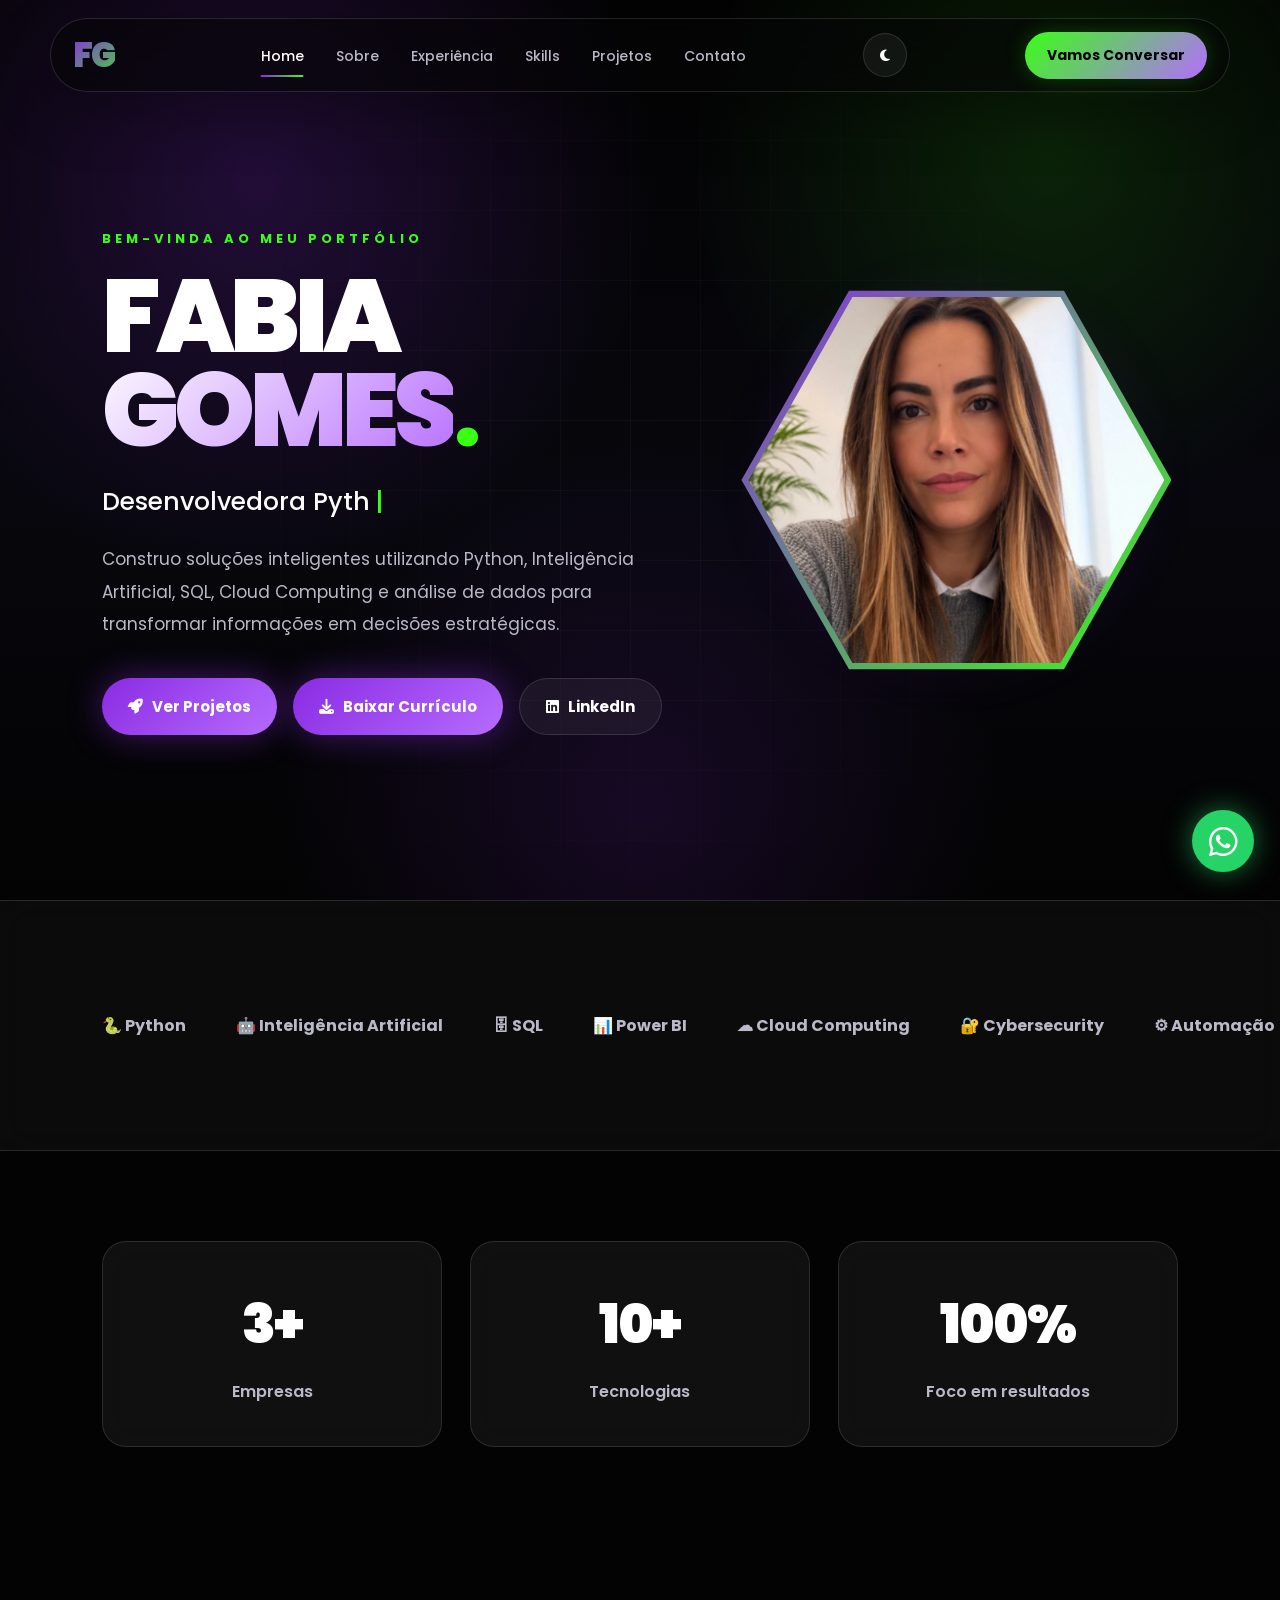
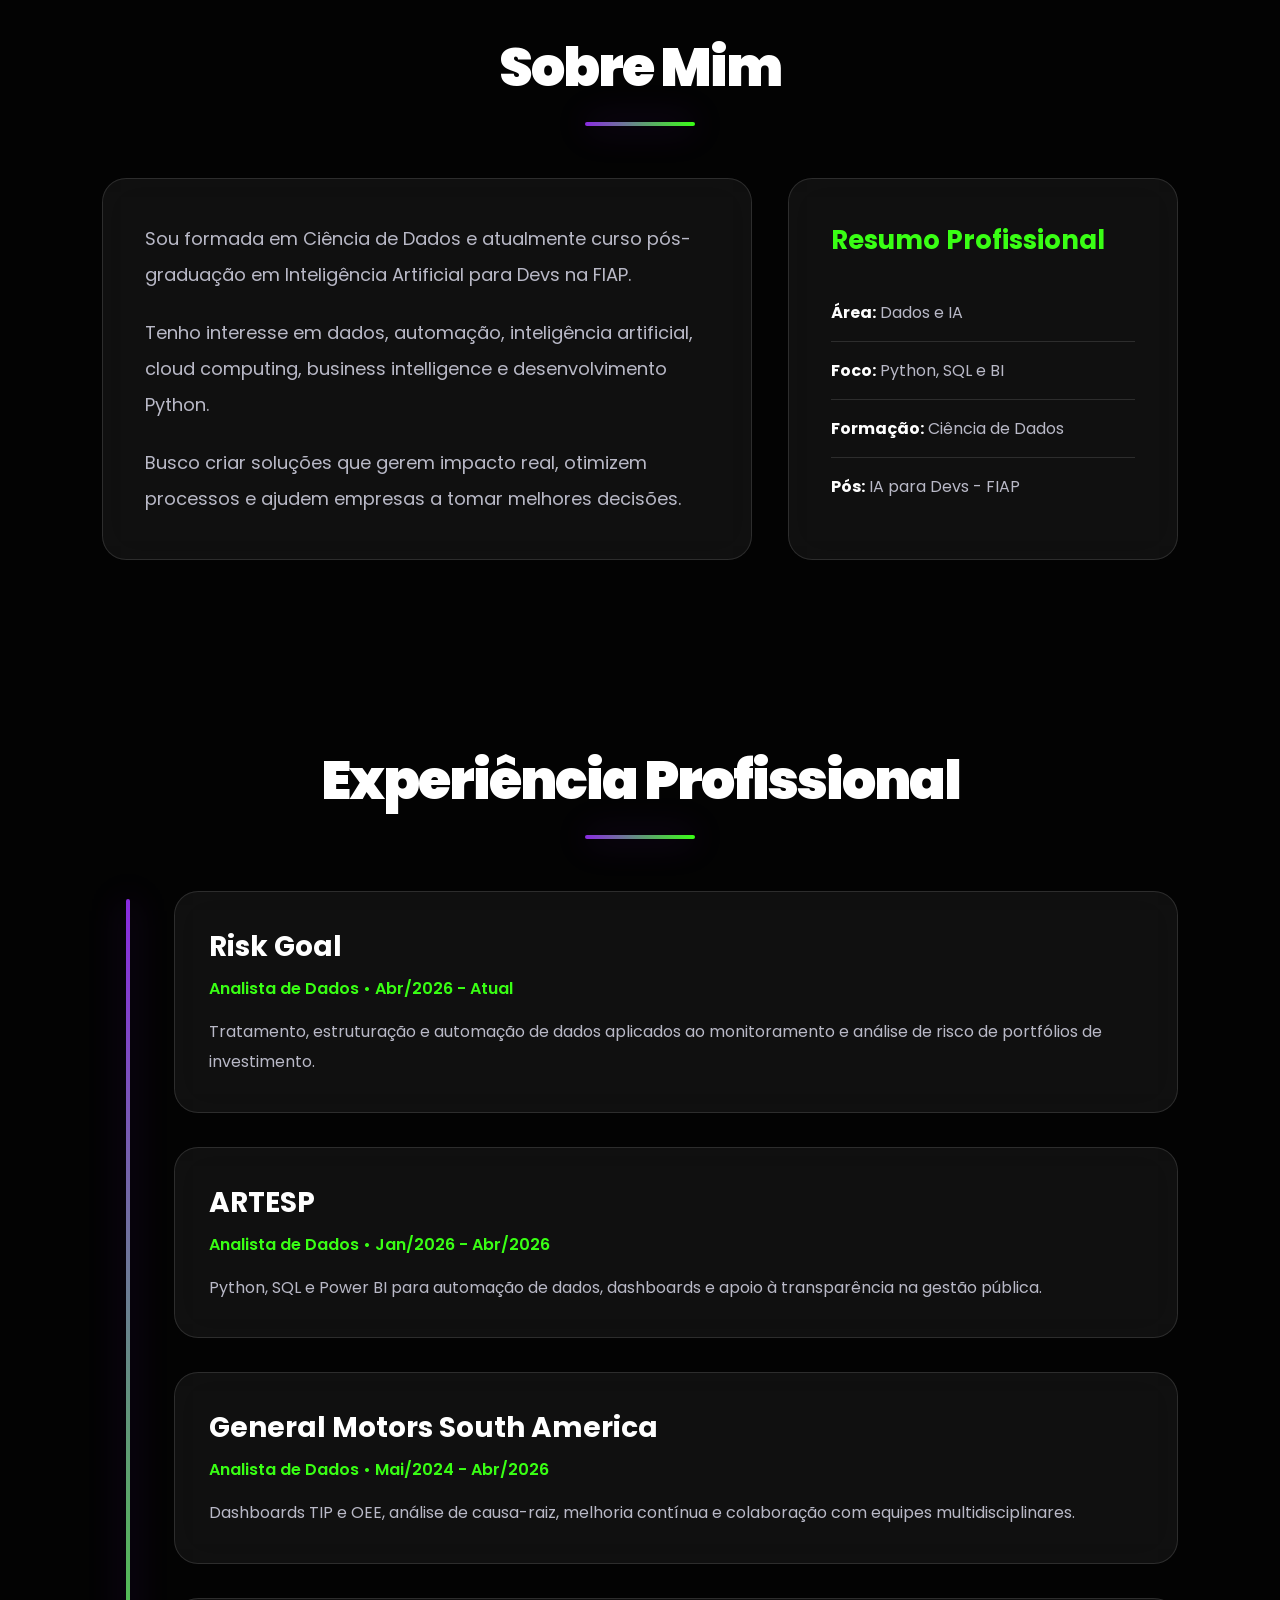
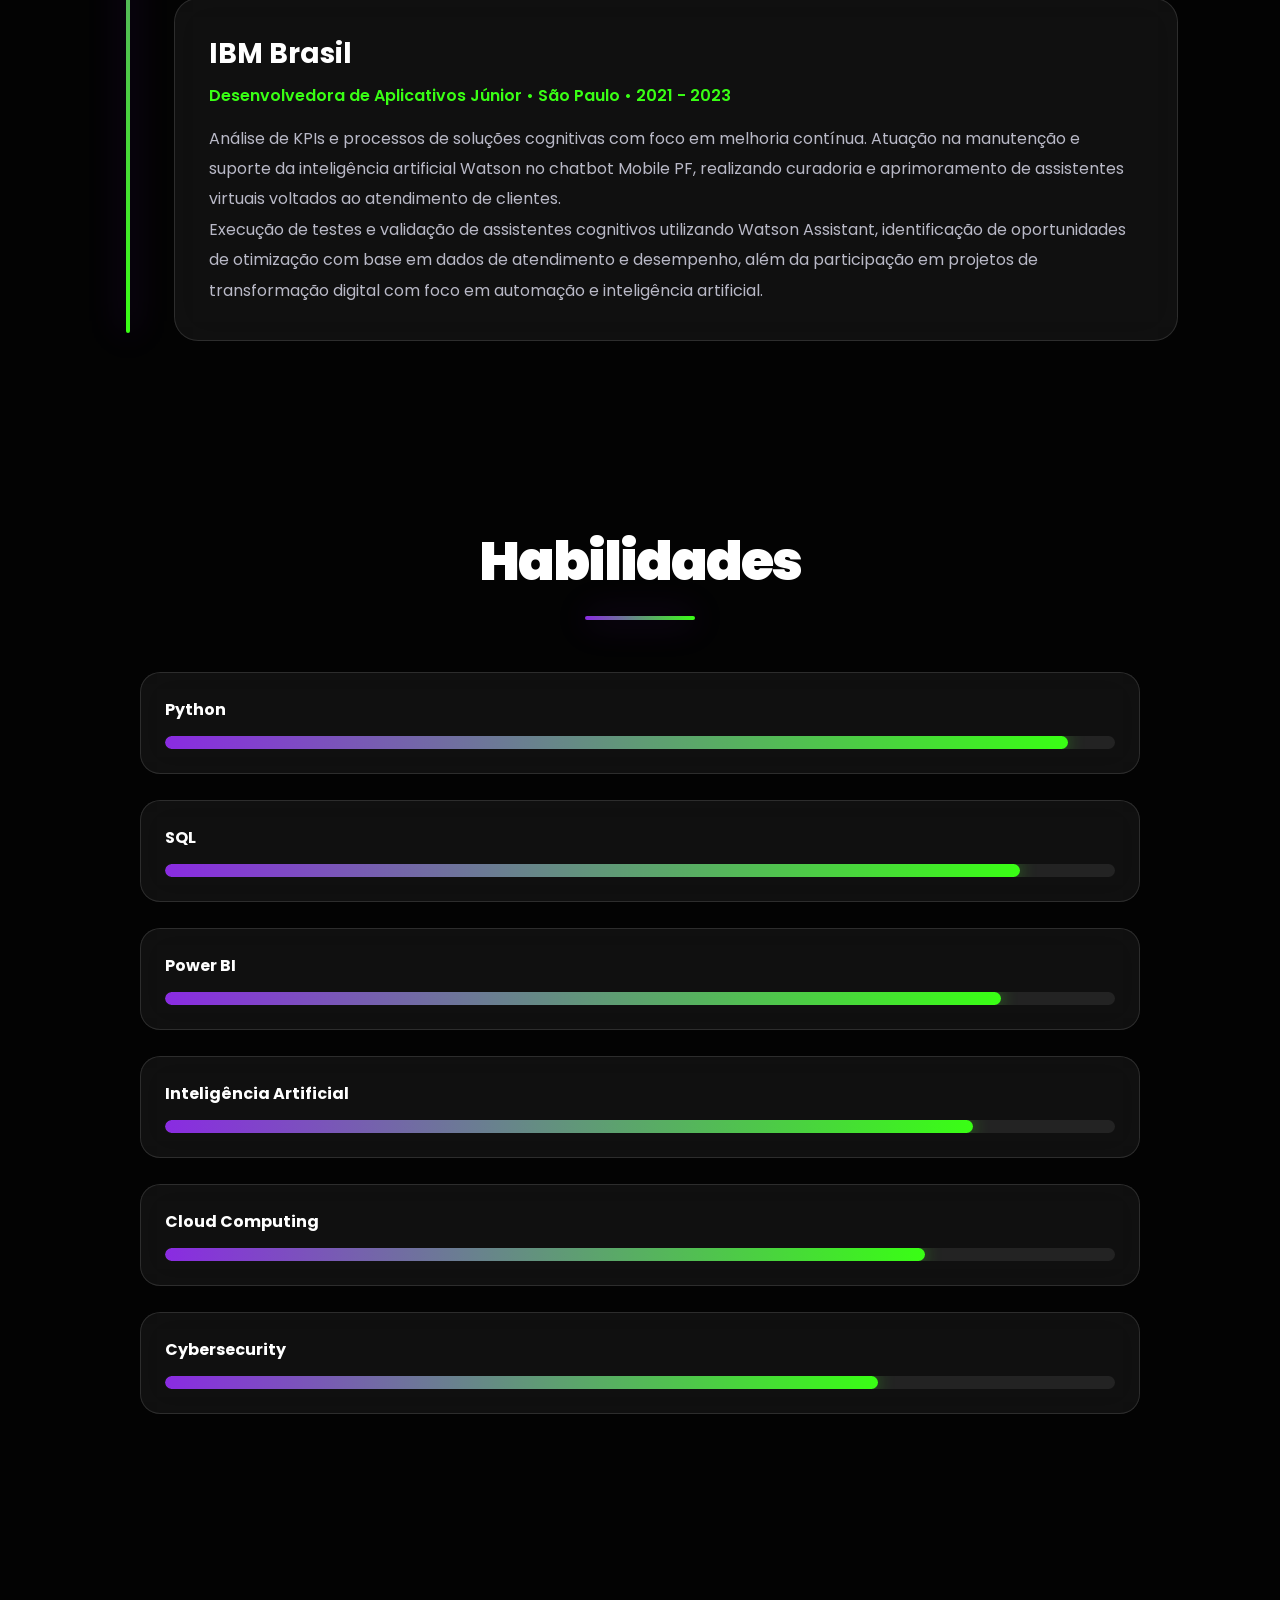
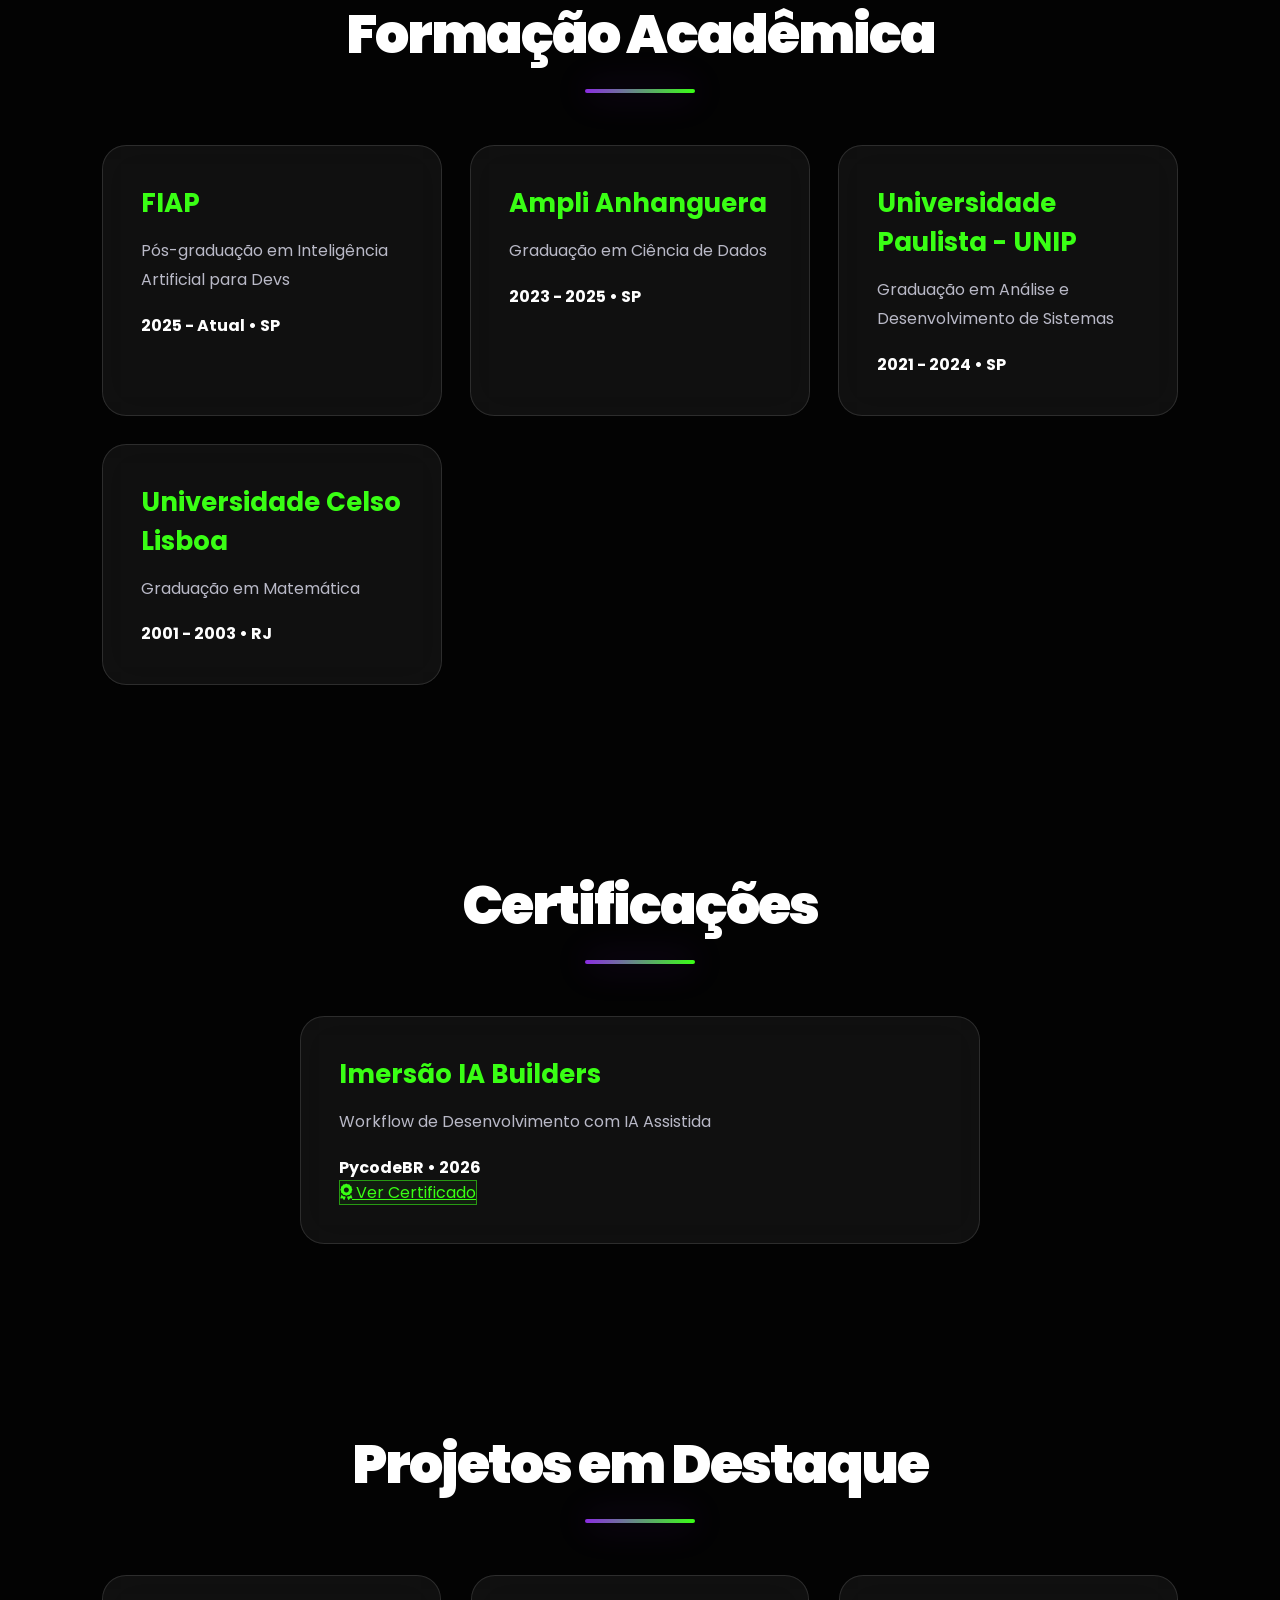
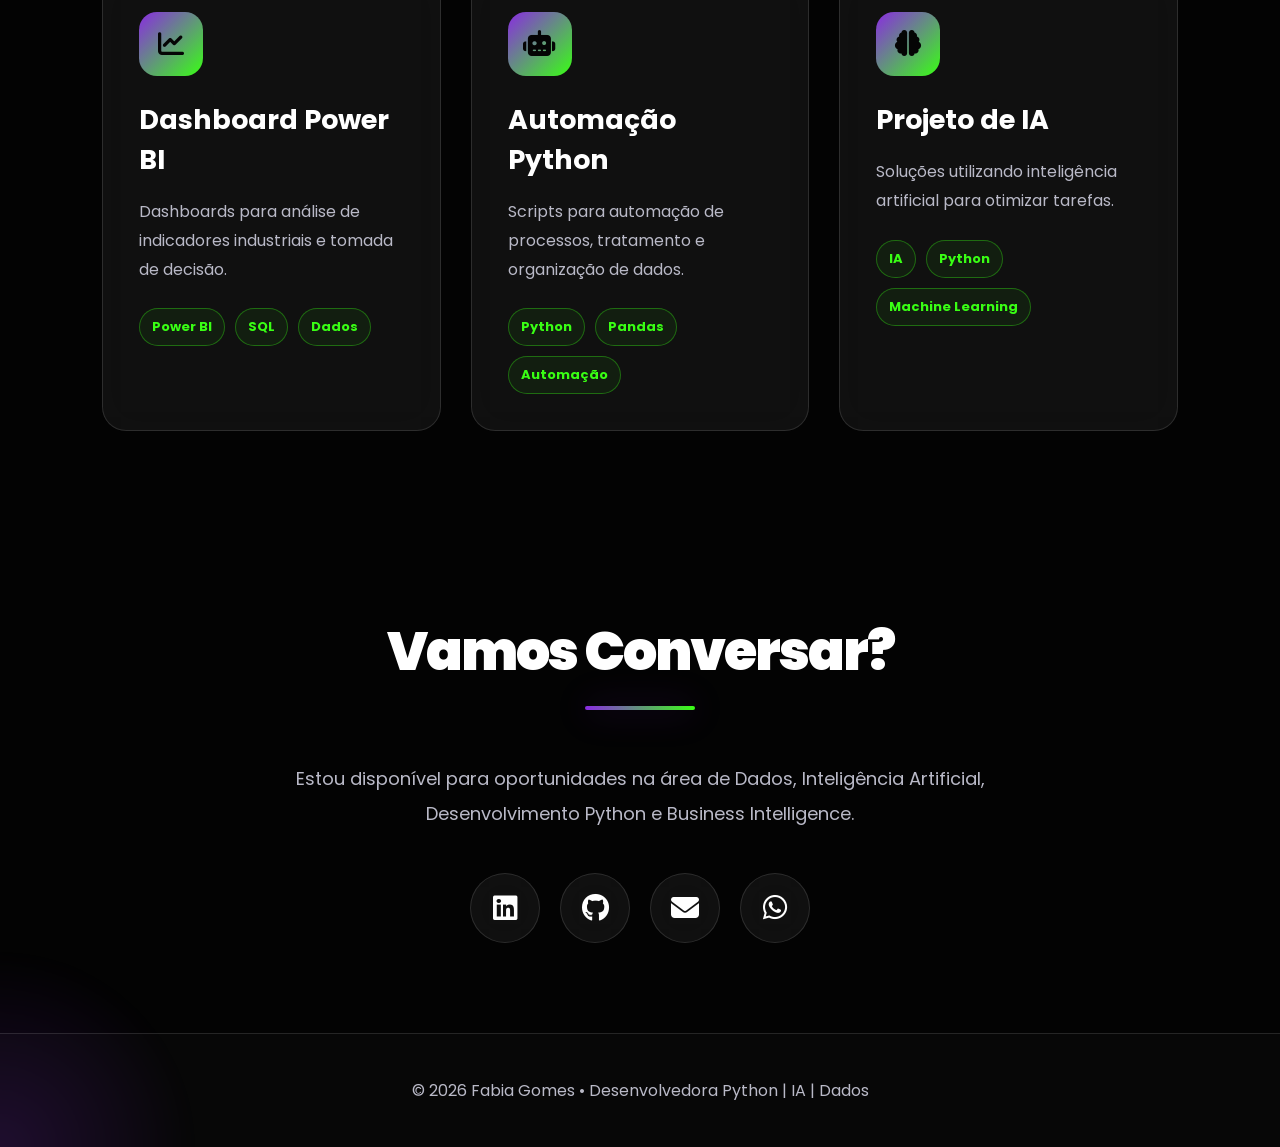
==== commit b6133463: "Add files via upload" ====
--- a/index.html
+++ b/index.html
@@ -275,13 +275,13 @@
       <div class="card">
        <h3>FIAP</h3>
        <p>Pós-graduação em Inteligência Artificial para Devs</p>
-       <span>2025 - Atual</span>
+       <span>2025 - Atual • SP</span>
       </div>
 
       <div class="card">
        <h3>Ampli Anhanguera</h3>
        <p>Graduação em Ciência de Dados</p>
-       <span>2023 - 2025</span>
+       <span>2023 - 2025 • SP</span>
       </div>
 
       <div class="card">
@@ -381,7 +381,7 @@
         <i class="fab fa-github"></i>
       </a>
 
-      <a href="mailto:fabiajesus2025@gmail.com" title="E-mail">
+      <a href="mailto:fabiagomesj@gmail.com" title="E-mail">
         <i class="fas fa-envelope"></i>
       </a>
 
